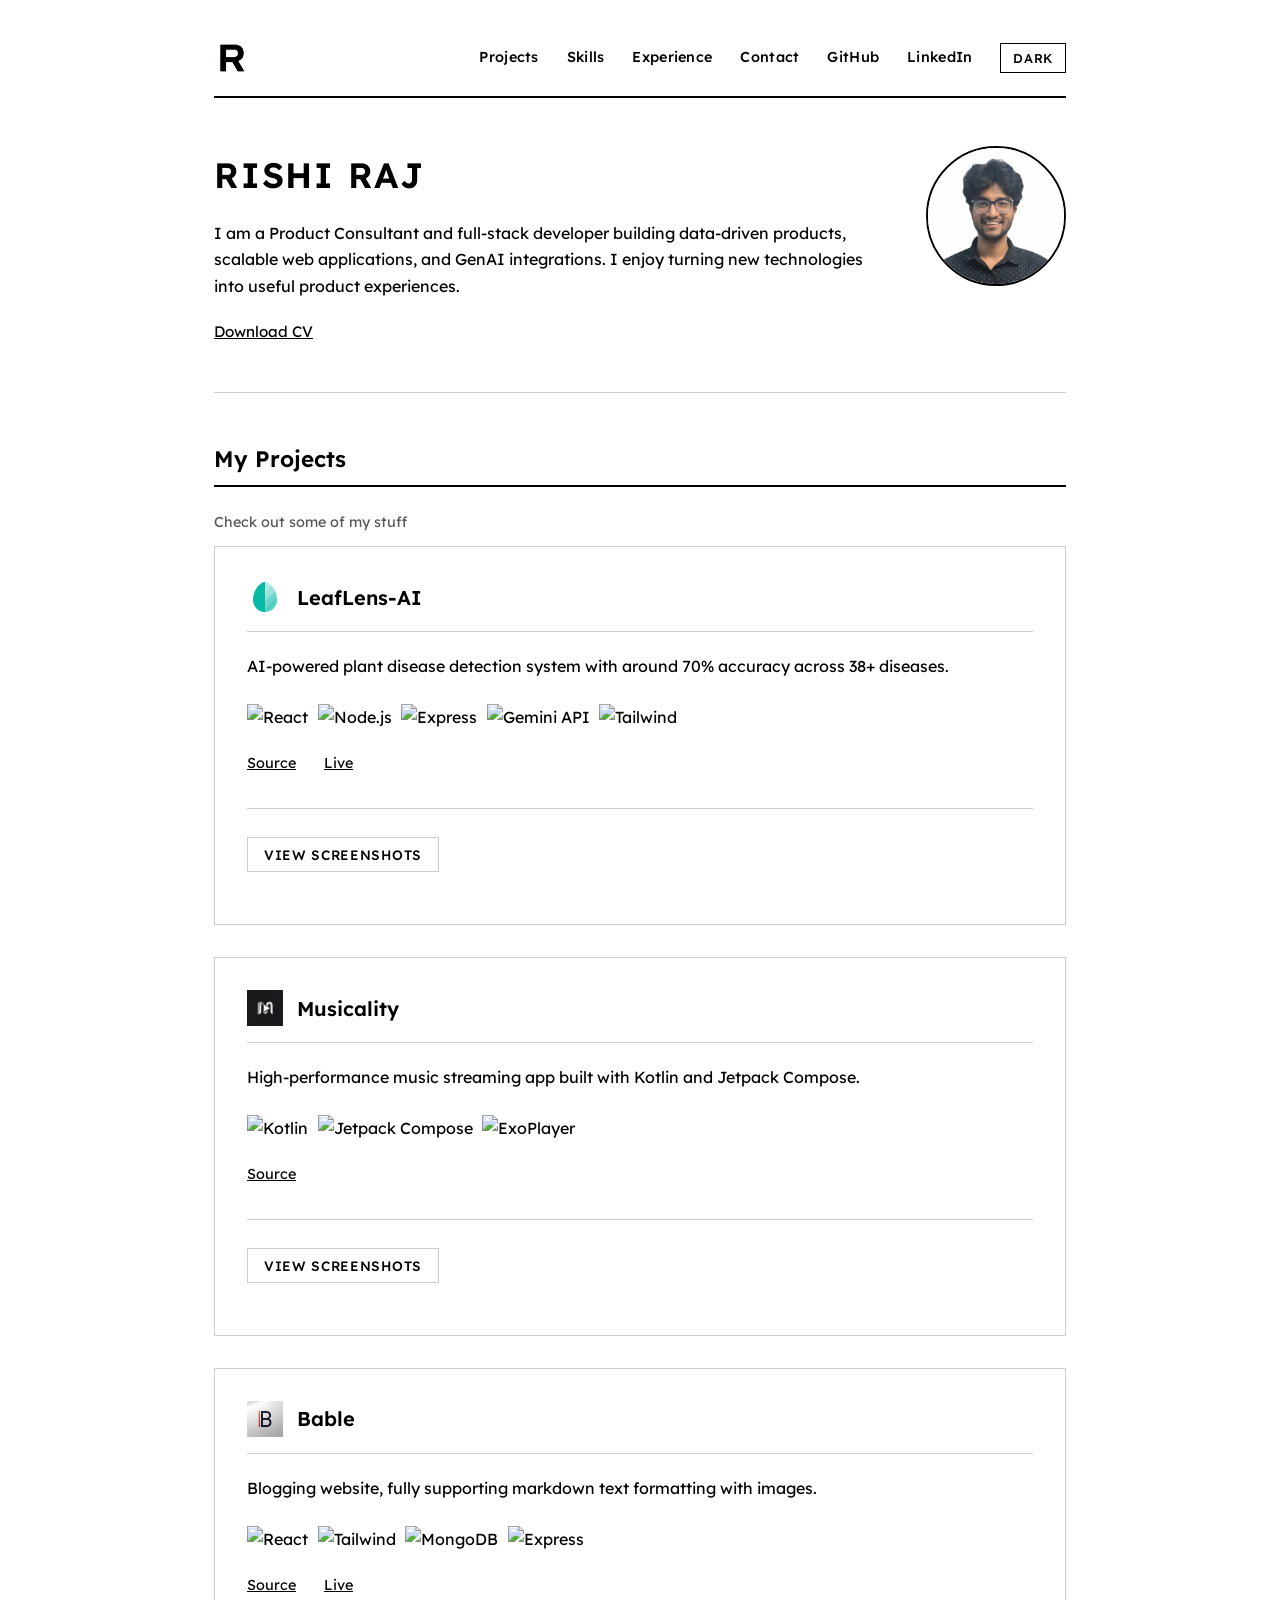
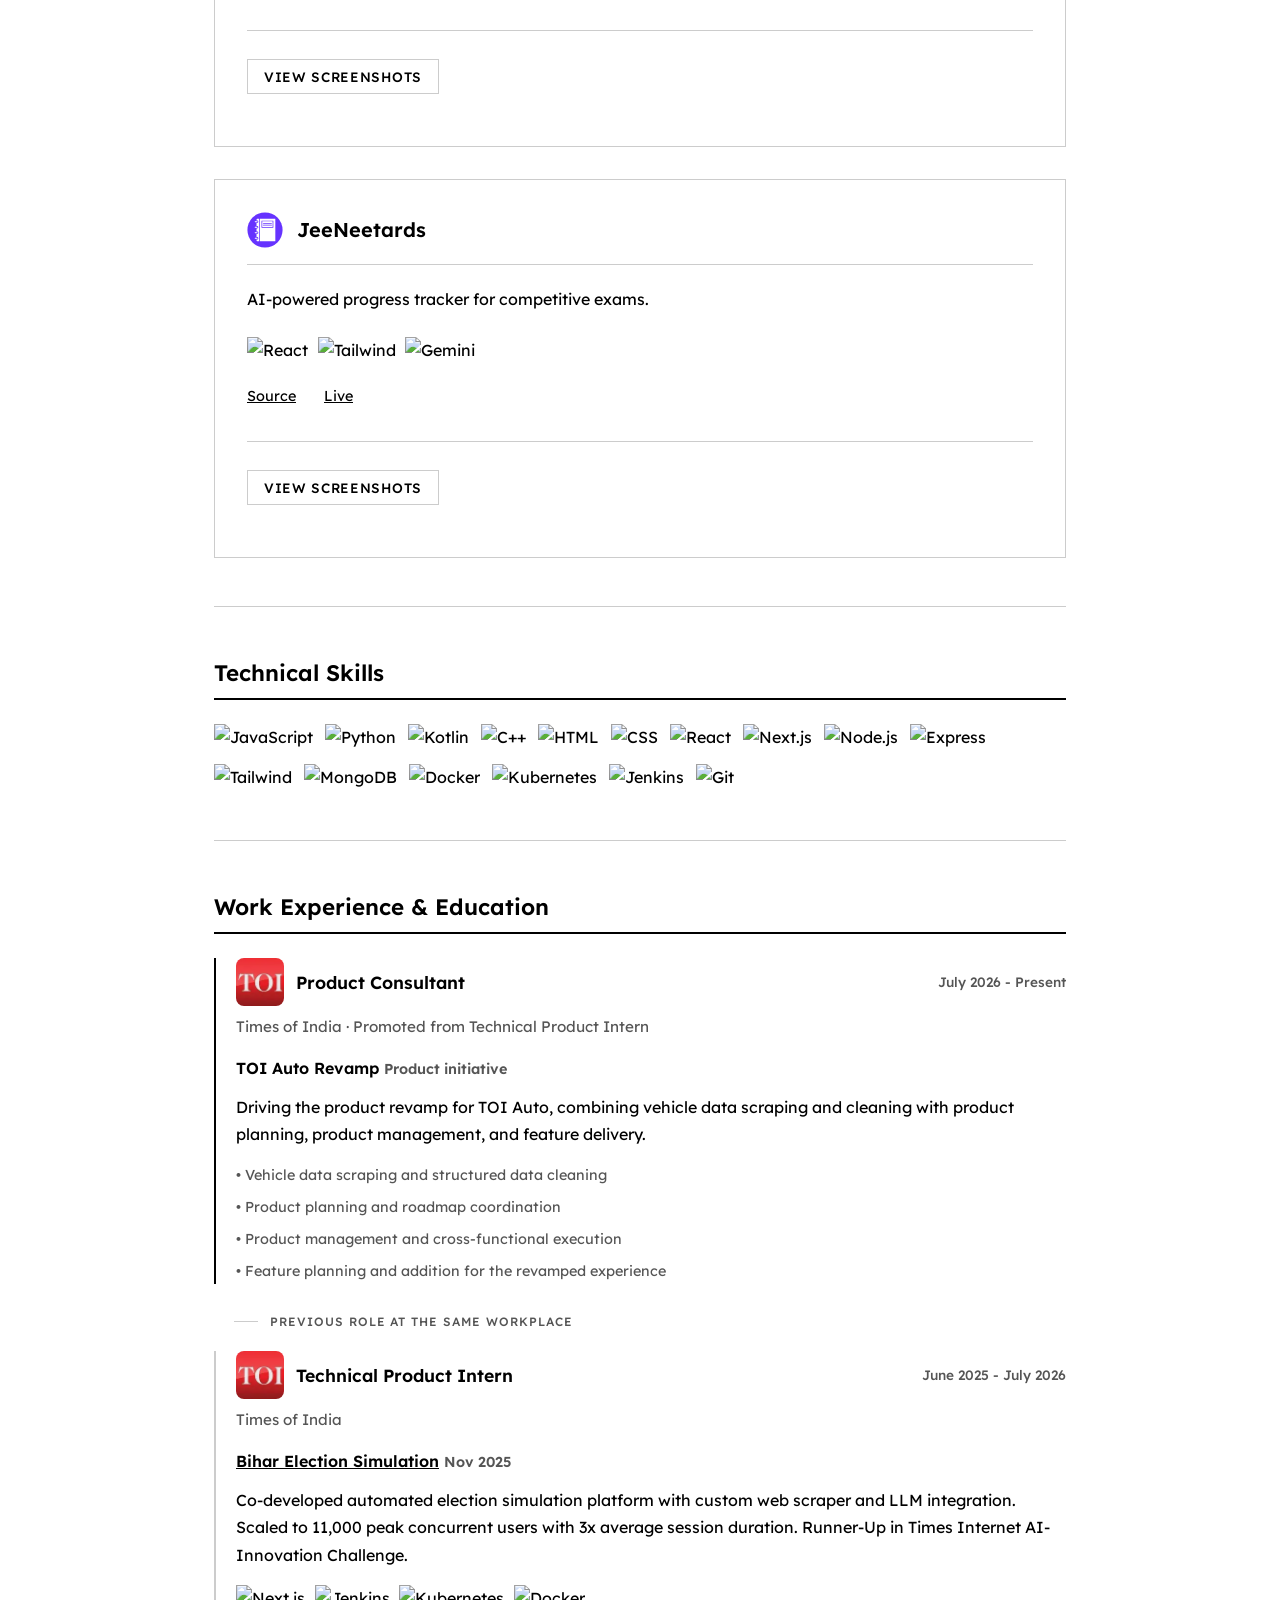
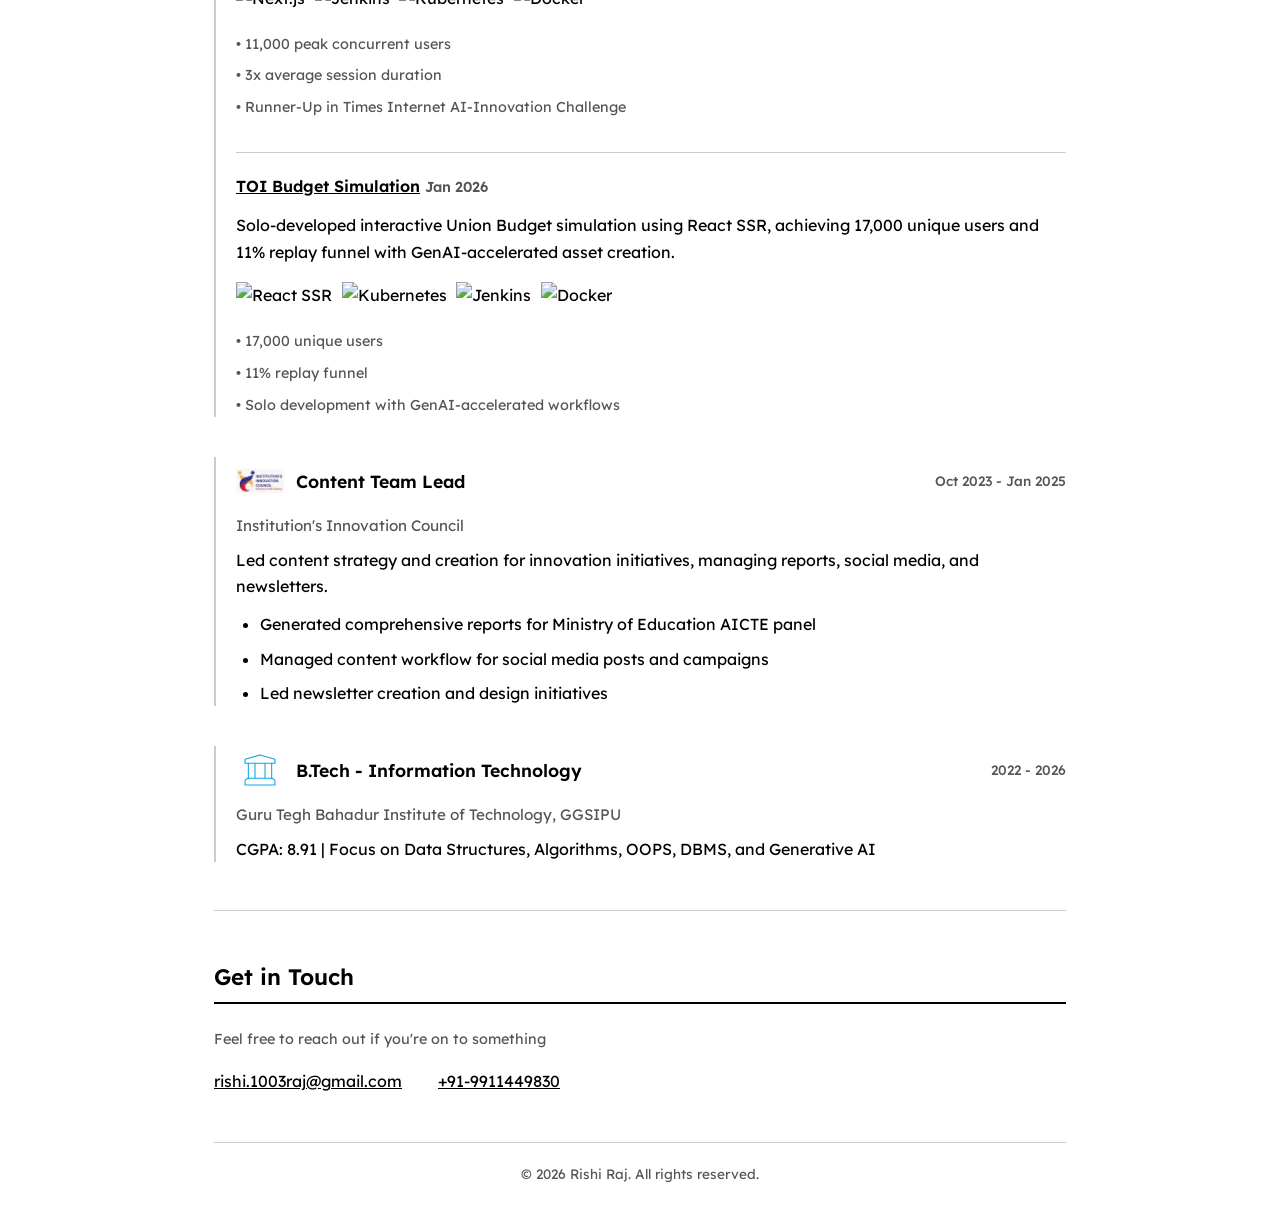
==== index.html @ 2284b885 "google seo" ====
<!DOCTYPE html>
<html lang="en">

<head>
    <meta charset="UTF-8">
    <meta name="viewport" content="width=device-width, initial-scale=1.0">
    <title>Rishi Raj | Product Consultant & Full-Stack Developer</title>
    <meta name="description"
        content="Rishi Raj is a Product Consultant and full-stack developer building data-driven products, scalable web applications, GenAI integrations, and cloud-native solutions.">
    <meta name="author" content="Rishi Raj">
    <meta name="robots" content="index, follow">
    <link rel="canonical" href="https://portfolio.rishiapps.com/">

    <meta property="og:title" content="Rishi Raj | Product Consultant & Full-Stack Developer">
    <meta property="og:description"
        content="Rishi Raj's portfolio of data-driven digital products, scalable web applications, GenAI integrations, and cloud-native solutions.">
    <meta property="og:image" content="https://portfolio.rishiapps.com/static/share-card.webp">
    <meta property="og:url" content="https://portfolio.rishiapps.com/">
    <meta property="og:type" content="website">
    <meta property="og:image:alt" content="Rishi Raj portfolio card">

    <meta name="twitter:card" content="summary_large_image">
    <meta name="twitter:title" content="Rishi Raj | Product Consultant & Full-Stack Developer">
    <meta name="twitter:description"
        content="Explore Rishi Raj's work across product consulting, full-stack development, GenAI integrations, and scalable web applications.">
    <meta name="twitter:image" content="https://portfolio.rishiapps.com/static/share-card.webp">
    <meta name="twitter:image:alt" content="Rishi Raj portfolio card">
    <meta name="theme-color" content="#ffffff" media="(prefers-color-scheme: light)">
    <meta name="theme-color" content="#000000" media="(prefers-color-scheme: dark)">

    <script type="application/ld+json">
        {
            "@context": "https://schema.org",
            "@type": "Person",
            "name": "Rishi Raj",
            "url": "https://portfolio.rishiapps.com/",
            "image": "https://portfolio.rishiapps.com/static/pfp.webp",
            "jobTitle": "Product Consultant",
            "description": "Product Consultant and full-stack developer focused on data-driven products, product management, scalable web applications, and GenAI integrations.",
            "worksFor": {
                "@type": "Organization",
                "name": "Times of India"
            },
            "sameAs": [
                "https://github.com/rishi0810",
                "https://linkedin.com/in/rishiraj2003"
            ],
            "knowsAbout": [
                "Product management",
                "Product planning",
                "Full-stack development",
                "Generative AI",
                "React",
                "Node.js",
                "Kotlin",
                "Cloud-native applications",
                "Data scraping and cleaning"
            ]
        }
    </script>

    <link rel="preconnect" href="https://fonts.googleapis.com">
    <link rel="preconnect" href="https://fonts.gstatic.com" crossorigin>
    <link href="https://fonts.googleapis.com/css2?family=Lexend:wght@300;400;500;600;700&display=swap" rel="stylesheet">
    <link rel="stylesheet" href="style.css">
    <link rel="stylesheet" href="promotion.css">
    <link rel="icon" href="https://portfolio.rishiapps.com/static/logo.webp" type="image/webp">
    <script>
        (function () {
            var mq = window.matchMedia('(prefers-color-scheme: dark)');
            var theme = mq.matches ? 'dark' : 'light';
            document.documentElement.setAttribute('data-theme', theme);

            document.addEventListener('DOMContentLoaded', function () {
                var btn = document.getElementById('theme-toggle');
                if (btn) btn.textContent = theme === 'dark' ? 'LIGHT' : 'DARK';
            });

            mq.addEventListener('change', function (e) {
                var t = e.matches ? 'dark' : 'light';
                document.documentElement.setAttribute('data-theme', t);
                var btn = document.getElementById('theme-toggle');
                if (btn) btn.textContent = t === 'dark' ? 'LIGHT' : 'DARK';
            });
        })();
    </script>
    <meta name="google-site-verification" content="4ybrRDmV7AMWx25vqahh32l8af2yoCjm2J2bdTklqQA" />
</head>

<body>
    <nav>
        <div class="nav-left">
            <img src="static/logo.webp" alt="RISHI RAJ" width="1024" height="1024">
        </div>
        <button class="nav-toggle" id="nav-toggle" onclick="toggleNav()" aria-label="Toggle navigation">
            <span></span><span></span><span></span>
        </button>
        <div class="nav-links" id="nav-links">
            <a href="#projects">Projects</a>
            <a href="#skills">Skills</a>
            <a href="#experience">Experience</a>
            <a href="#contact">Contact</a>
            <a href="https://github.com/rishi0810" target="_blank" rel="noopener noreferrer">GitHub</a>
            <a href="https://linkedin.com/in/rishiraj2003" target="_blank" rel="noopener noreferrer">LinkedIn</a>
            <button id="theme-toggle" onclick="toggleTheme()">DARK</button>
        </div>
    </nav>

    <a class="skip-link" href="#main-content">Skip to main content</a>

    <main id="main-content">
    <div class="hero">
        <div class="hero-text">
            <h1>RISHI RAJ</h1>
            <p>I am a Product Consultant and full-stack developer building data-driven products, scalable web applications,
                and GenAI integrations. I enjoy turning new technologies into useful product experiences.</p>
            <div class="hero-links">
                <a href="static/Resume.pdf" target="_blank" rel="noopener noreferrer">Download CV</a>
            </div>
        </div>
        <img class="hero-avatar" src="static/pfp.webp" alt="Rishi Raj" width="800" height="800">
    </div>

    <hr>

    <section id="projects">
        <h2>My Projects</h2>
        <p class="muted">Check out some of my stuff</p>

        <div class="project">
            <div class="project-header">
                <img src="static/screenshots/lll.svg" alt="LeafLens-AI logo" width="800" height="800" loading="lazy">
                <h3>LeafLens-AI</h3>
            </div>
            <p class="project-description">AI-powered plant disease detection system with around 70% accuracy across 38+
                diseases.</p>
            <ul class="tech-list">
                <li><img src="https://img.shields.io/badge/React-20232A?style=for-the-badge&logo=react&logoColor=61DAFB"
                        alt="React"></li>
                <li><img src="https://img.shields.io/badge/Node.js-339933?style=for-the-badge&logo=nodedotjs&logoColor=white"
                        alt="Node.js"></li>
                <li><img src="https://img.shields.io/badge/Express.js-000000?style=for-the-badge&logo=express&logoColor=white"
                        alt="Express"></li>
                <li><img src="https://img.shields.io/badge/Gemini-8E75B2?style=for-the-badge&logo=google&logoColor=white"
                        alt="Gemini API"></li>
                <li><img src="https://img.shields.io/badge/Tailwind_CSS-38B2AC?style=for-the-badge&logo=tailwind-css&logoColor=white"
                        alt="Tailwind"></li>
            </ul>
            <div class="project-links">
                <a href="https://github.com/rishi0810/LeafLens-AI" target="_blank" rel="noopener noreferrer">Source</a>
                <a href="https://leaf-lens-ai.vercel.app/" target="_blank" rel="noopener noreferrer">Live</a>
            </div>
            <div class="project-screenshots">
                <button class="screenshots-toggle" onclick="toggleScreenshots(this)">VIEW SCREENSHOTS</button>
                <div class="screenshots-container">
                    <div class="screenshot-item">
                        <img src="static/screenshots/lld.webp" alt="LeafLens-AI desktop" loading="lazy" width="3600" height="2025">
                        <span class="screenshot-label">Desktop</span>
                    </div>
                    <div class="screenshot-item">
                        <img src="static/screenshots/llm.webp" alt="LeafLens-AI mobile" loading="lazy" width="351" height="710">
                        <span class="screenshot-label">Mobile</span>
                    </div>
                </div>
            </div>
        </div>

        <div class="project">
            <div class="project-header">
                <img src="static/screenshots/mcli.webp" alt="Musicality logo" width="800" height="800" loading="lazy">
                <h3>Musicality</h3>
            </div>
            <p class="project-description">High-performance music streaming app built with Kotlin and Jetpack Compose.
            </p>
            <ul class="tech-list">
                <li><img src="https://img.shields.io/badge/Kotlin-7F52FF?style=for-the-badge&logo=kotlin&logoColor=white"
                        alt="Kotlin"></li>
                <li><img src="https://img.shields.io/badge/Jetpack_Compose-4285F4?style=for-the-badge&logo=jetpackcompose&logoColor=white"
                        alt="Jetpack Compose"></li>
                <li><img src="https://img.shields.io/badge/ExoPlayer-FF0000?style=for-the-badge&logo=youtube&logoColor=white"
                        alt="ExoPlayer"></li>
            </ul>
            <div class="project-links">
                <a href="https://github.com/rishi0810/Musicality-App" target="_blank" rel="noopener noreferrer">Source</a>
            </div>
            <div class="project-screenshots">
                <button class="screenshots-toggle" onclick="toggleScreenshots(this)">VIEW SCREENSHOTS</button>
                <div class="screenshots-container">
                    <div class="screenshot-item">
                        <img src="static/screenshots/mcld.webp" alt="Musicality desktop" loading="lazy" width="3600" height="2025">
                        <span class="screenshot-label">Desktop</span>
                    </div>
                    <div class="screenshot-item">
                        <img src="static/screenshots/mclm.webp" alt="Musicality mobile" loading="lazy" width="395" height="800">
                        <span class="screenshot-label">Mobile</span>
                    </div>
                </div>
            </div>
        </div>

        <div class="project">
            <div class="project-header">
                <img src="static/screenshots/bbl.avif" alt="Bable logo">
                <h3>Bable</h3>
            </div>
            <p class="project-description">Blogging website, fully supporting markdown text formatting with images.</p>
            <ul class="tech-list">
                <li><img src="https://img.shields.io/badge/React-20232A?style=for-the-badge&logo=react&logoColor=61DAFB"
                        alt="React"></li>
                <li><img src="https://img.shields.io/badge/Tailwind_CSS-38B2AC?style=for-the-badge&logo=tailwind-css&logoColor=white"
                        alt="Tailwind"></li>
                <li><img src="https://img.shields.io/badge/MongoDB-4EA94B?style=for-the-badge&logo=mongodb&logoColor=white"
                        alt="MongoDB"></li>
                <li><img src="https://img.shields.io/badge/Express.js-000000?style=for-the-badge&logo=express&logoColor=white"
                        alt="Express"></li>
            </ul>
            <div class="project-links">
                <a href="https://github.com/rishi0810/Bable" target="_blank" rel="noopener noreferrer">Source</a>
                <a href="https://bable.vercel.app/" target="_blank" rel="noopener noreferrer">Live</a>
            </div>
            <div class="project-screenshots">
                <button class="screenshots-toggle" onclick="toggleScreenshots(this)">VIEW SCREENSHOTS</button>
                <div class="screenshots-container">
                    <div class="screenshot-item">
                        <img src="static/screenshots/bbd.webp" alt="Bable desktop" loading="lazy" width="3600" height="2025">
                        <span class="screenshot-label">Desktop</span>
                    </div>
                    <div class="screenshot-item">
                        <img src="static/screenshots/bbm.webp" alt="Bable mobile" loading="lazy" width="349" height="714">
                        <span class="screenshot-label">Mobile</span>
                    </div>
                </div>
            </div>
        </div>

        <div class="project">
            <div class="project-header">
                <img src="static/screenshots/jnl.svg" alt="JeeNeetards logo" width="800" height="800" loading="lazy">
                <h3>JeeNeetards</h3>
            </div>
            <p class="project-description">AI-powered progress tracker for competitive exams.</p>
            <ul class="tech-list">
                <li><img src="https://img.shields.io/badge/React-20232A?style=for-the-badge&logo=react&logoColor=61DAFB"
                        alt="React"></li>
                <li><img src="https://img.shields.io/badge/Tailwind_CSS-38B2AC?style=for-the-badge&logo=tailwind-css&logoColor=white"
                        alt="Tailwind"></li>
                <li><img src="https://img.shields.io/badge/Gemini-8E75B2?style=for-the-badge&logo=google&logoColor=white"
                        alt="Gemini"></li>
            </ul>
            <div class="project-links">
                <a href="https://github.com/rishi0810/JeeNeeTards" target="_blank" rel="noopener noreferrer">Source</a>
                <a href="https://jeeneetardsv1.vercel.app/" target="_blank" rel="noopener noreferrer">Live</a>
            </div>
            <div class="project-screenshots">
                <button class="screenshots-toggle" onclick="toggleScreenshots(this)">VIEW SCREENSHOTS</button>
                <div class="screenshots-container">
                    <div class="screenshot-item">
                        <img src="static/screenshots/jnd.webp" alt="JeeNeetards desktop" loading="lazy" width="3600" height="2025">
                        <span class="screenshot-label">Desktop</span>
                    </div>
                    <div class="screenshot-item">
                        <img src="static/screenshots/jnm.webp" alt="JeeNeetards mobile" loading="lazy" width="352" height="708">
                        <span class="screenshot-label">Mobile</span>
                    </div>
                </div>
            </div>
        </div>
    </section>

    <hr>

    <section id="skills">
        <h2>Technical Skills</h2>
        <div class="skills-grid">
            <img src="https://img.shields.io/badge/JavaScript-323330?style=for-the-badge&logo=javascript&logoColor=F7DF1E"
                alt="JavaScript">
            <img src="https://img.shields.io/badge/Python-3776AB?style=for-the-badge&logo=python&logoColor=white"
                alt="Python">
            <img src="https://img.shields.io/badge/Kotlin-7F52FF?style=for-the-badge&logo=kotlin&logoColor=white"
                alt="Kotlin">
            <img src="https://img.shields.io/badge/C++-00599C?style=for-the-badge&logo=cplusplus&logoColor=white"
                alt="C++">
            <img src="https://img.shields.io/badge/HTML5-E34F26?style=for-the-badge&logo=html5&logoColor=white"
                alt="HTML">
            <img src="https://img.shields.io/badge/CSS3-1572B6?style=for-the-badge&logo=css3&logoColor=white" alt="CSS">
            <img src="https://img.shields.io/badge/React-20232A?style=for-the-badge&logo=react&logoColor=61DAFB"
                alt="React">
            <img src="https://img.shields.io/badge/Next.js-000000?style=for-the-badge&logo=next.js&logoColor=white"
                alt="Next.js">
            <img src="https://img.shields.io/badge/Node.js-339933?style=for-the-badge&logo=nodedotjs&logoColor=white"
                alt="Node.js">
            <img src="https://img.shields.io/badge/Express.js-000000?style=for-the-badge&logo=express&logoColor=white"
                alt="Express">
            <img src="https://img.shields.io/badge/Tailwind_CSS-38B2AC?style=for-the-badge&logo=tailwind-css&logoColor=white"
                alt="Tailwind">
            <img src="https://img.shields.io/badge/MongoDB-4EA94B?style=for-the-badge&logo=mongodb&logoColor=white"
                alt="MongoDB">
            <img src="https://img.shields.io/badge/Docker-2496ED?style=for-the-badge&logo=docker&logoColor=white"
                alt="Docker">
            <img src="https://img.shields.io/badge/Kubernetes-326CE5?style=for-the-badge&logo=kubernetes&logoColor=white"
                alt="Kubernetes">
            <img src="https://img.shields.io/badge/Jenkins-D24939?style=for-the-badge&logo=jenkins&logoColor=white"
                alt="Jenkins">
            <img src="https://img.shields.io/badge/Git-F05032?style=for-the-badge&logo=git&logoColor=white" alt="Git">
        </div>
    </section>

    <hr>

    <section id="experience">
        <h2>Work Experience & Education</h2>

        <div class="exp-item promotion-role">
            <div class="exp-header">
                <div class="exp-title-row">
                    <img src="static/toi.webp" alt="Times of India" class="exp-logo" width="100" height="100" loading="lazy">
                    <h3>Product Consultant</h3>
                </div>
                <div class="date">July 2026 - Present</div>
            </div>
            <div class="company">Times of India · Promoted from Technical Product Intern</div>

            <div class="exp-projects">
                <div class="exp-proj">
                    <div class="exp-proj-head">TOI Auto Revamp <small>Product initiative</small></div>
                    <p>Driving the product revamp for TOI Auto, combining vehicle data scraping and cleaning with product planning, product management, and feature delivery.</p>
                    <ul class="highlights">
                        <li>Vehicle data scraping and structured data cleaning</li>
                        <li>Product planning and roadmap coordination</li>
                        <li>Product management and cross-functional execution</li>
                        <li>Feature planning and addition for the revamped experience</li>
                    </ul>
                </div>
            </div>
        </div>

        <div class="promotion-note" aria-label="Promotion at Times of India">
            <span>Previous role at the same workplace</span>
        </div>

        <div class="exp-item">
            <div class="exp-header">
                <div class="exp-title-row">
                    <img src="static/toi.webp" alt="Times of India" class="exp-logo" width="100" height="100" loading="lazy">
                    <h3>Technical Product Intern</h3>
                </div>
                <div class="date">June 2025 - July 2026</div>
            </div>
            <div class="company">Times of India</div>

            <div class="exp-projects">
                <div class="exp-proj">
                    <div class="exp-proj-head"><a
                            href="https://timesofindia.indiatimes.com/elections/assembly-elections/bihar/simulation-room/"
                            target="_blank" rel="noopener noreferrer">Bihar Election Simulation</a> <small>Nov 2025</small></div>
                    <p>Co-developed automated election simulation platform with custom web scraper and LLM integration.
                        Scaled to 11,000 peak concurrent users with 3x average session duration. Runner-Up in Times
                        Internet AI-Innovation Challenge.</p>
                    <ul class="tech-list">
                        <li><img src="https://img.shields.io/badge/Next.js-000000?style=for-the-badge&logo=next.js&logoColor=white"
                                alt="Next.js"></li>
                        <li><img src="https://img.shields.io/badge/Jenkins-D24939?style=for-the-badge&logo=jenkins&logoColor=white"
                                alt="Jenkins"></li>
                        <li><img src="https://img.shields.io/badge/Kubernetes-326CE5?style=for-the-badge&logo=kubernetes&logoColor=white"
                                alt="Kubernetes"></li>
                        <li><img src="https://img.shields.io/badge/Docker-2496ED?style=for-the-badge&logo=docker&logoColor=white"
                                alt="Docker"></li>
                    </ul>
                    <ul class="highlights">
                        <li>11,000 peak concurrent users</li>
                        <li>3x average session duration</li>
                        <li>Runner-Up in Times Internet AI-Innovation Challenge</li>
                    </ul>
                </div>
                <div class="exp-proj">
                    <div class="exp-proj-head"><a
                            href="https://timesofindia.indiatimes.com/business/budget/simulation-room/"
                            target="_blank" rel="noopener noreferrer">TOI Budget Simulation</a> <small>Jan 2026</small></div>
                    <p>Solo-developed interactive Union Budget simulation using React SSR, achieving 17,000 unique users
                        and 11% replay funnel with GenAI-accelerated asset creation.</p>
                    <ul class="tech-list">
                        <li><img src="https://img.shields.io/badge/React-20232A?style=for-the-badge&logo=react&logoColor=61DAFB"
                                alt="React SSR"></li>
                        <li><img src="https://img.shields.io/badge/Kubernetes-326CE5?style=for-the-badge&logo=kubernetes&logoColor=white"
                                alt="Kubernetes"></li>
                        <li><img src="https://img.shields.io/badge/Jenkins-D24939?style=for-the-badge&logo=jenkins&logoColor=white"
                                alt="Jenkins"></li>
                        <li><img src="https://img.shields.io/badge/Docker-2496ED?style=for-the-badge&logo=docker&logoColor=white"
                                alt="Docker"></li>
                    </ul>
                    <ul class="highlights">
                        <li>17,000 unique users</li>
                        <li>11% replay funnel</li>
                        <li>Solo development with GenAI-accelerated workflows</li>
                    </ul>
                </div>
            </div>
        </div>

        <div class="exp-item">
            <div class="exp-header">
                <div class="exp-title-row">
                    <img src="static/iic.webp" alt="Institution's Innovation Council" class="exp-logo" width="100" height="100" loading="lazy">
                    <h3>Content Team Lead</h3>
                </div>
                <div class="date">Oct 2023 - Jan 2025</div>
            </div>
            <div class="company">Institution's Innovation Council</div>
            <p>Led content strategy and creation for innovation initiatives, managing reports, social media, and
                newsletters.</p>
            <ul>
                <li>Generated comprehensive reports for Ministry of Education AICTE panel</li>
                <li>Managed content workflow for social media posts and campaigns</li>
                <li>Led newsletter creation and design initiatives</li>
            </ul>
        </div>

        <div class="exp-item">
            <div class="exp-header">
                <div class="exp-title-row">
                    <img src="static/uni.svg" alt="University Logo" class="exp-logo" width="800" height="800" loading="lazy">
                    <h3>B.Tech - Information Technology</h3>
                </div>
                <div class="date">2022 - 2026</div>
            </div>
            <div class="company">Guru Tegh Bahadur Institute of Technology, GGSIPU</div>
            <p>CGPA: 8.91 | Focus on Data Structures, Algorithms, OOPS, DBMS, and Generative AI</p>
        </div>
    </section>

    <hr>

    <section id="contact">
        <h2>Get in Touch</h2>
        <p class="muted">Feel free to reach out if you're on to something</p>
        <div class="contact-info">
            <a href="mailto:rishi.1003raj@gmail.com">rishi.1003raj@gmail.com</a>
            <a href="tel:+919911449830">+91-9911449830</a>
        </div>
    </section>

    </main>

    <footer>
        &copy; 2026 Rishi Raj. All rights reserved.
    </footer>

    <script src="script.js"></script>
</body>

</html>
---- style.css ----
a,body{color:var(--fg)}h2,nav{border-bottom:2px solid var(--border)}h1,h2,h3{font-weight:600}a:hover,nav .nav-links a{text-decoration:none}a,nav .nav-links a:hover{text-decoration:underline}.project-header img,nav .nav-left img{width:36px;height:36px}footer,h2{margin-top:3rem}*,::after,::before{margin:0;padding:0;box-sizing:border-box}:root[data-theme=light]{--bg:#fff;--fg:#000;--fg-muted:#555;--border:#000;--border-light:#ccc}:root[data-theme=dark]{--bg:#000;--fg:#fff;--fg-muted:#aaa;--border:#fff;--border-light:#333}body{font-family:Lexend,-apple-system,BlinkMacSystemFont,sans-serif;background:var(--bg);line-height:1.65;max-width:900px;margin:0 auto;padding:2.5rem 1.5rem}.screenshot-item img,img{max-width:100%}h1{font-size:2.2rem;letter-spacing:.05em;margin-bottom:1rem}h2{font-size:1.4rem;padding-bottom:.4rem;margin-bottom:1.5rem}h3{font-size:1.1rem}p{margin-bottom:.75rem}.muted,small{color:var(--fg-muted);font-size:.9rem}#theme-toggle,.screenshots-toggle{color:var(--fg);font-family:inherit;letter-spacing:.05em;background:0 0;cursor:pointer}hr{border:none;border-top:1px solid var(--border-light);margin:3rem 0}.exp-item .company,li{margin-bottom:.5rem}img{display:block}.hero,.hero-links,.tech-list,nav,nav .nav-left,nav .nav-links{display:flex}ul{list-style:outside;padding-left:1.5rem}nav{justify-content:space-between;align-items:center;padding-bottom:1.25rem;margin-bottom:3rem;flex-wrap:wrap;gap:1rem}.hero,.project,section{margin-bottom:2rem}nav .nav-left{align-items:center;gap:1rem}nav .nav-left img{border-radius:50%}nav .nav-left span{font-weight:600;letter-spacing:.08em}nav .nav-links{gap:1.75rem;align-items:center}nav .nav-links a{font-size:.9rem;letter-spacing:.02em;font-weight:500}#theme-toggle{border:1px solid var(--border);padding:.35rem .75rem;font-size:.8rem;font-weight:500}#theme-toggle:hover,.screenshots-toggle:hover{background:var(--fg);color:var(--bg)}.hero{gap:2.5rem;align-items:flex-start}.hero-text{flex:1}.hero-avatar{width:140px;height:140px;border-radius:50%;border:2px solid var(--border);flex-shrink:0;object-fit:cover}.project,.screenshot-item img,.screenshots-toggle{border:1px solid var(--border-light)}.exp-logo,.exp-title-row .exp-logo{width:48px;height:48px;border-radius:8px;object-fit:contain}.exp-projects .exp-proj,.project-screenshots,footer{border-top:1px solid var(--border-light)}.hero-links{margin-top:1.25rem;gap:1.25rem;font-size:.95rem}.project{padding:2rem}.project-header{display:flex;align-items:center;gap:.85rem;margin-bottom:1.25rem;padding-bottom:1rem;border-bottom:1px solid var(--border-light)}.project-header h3{margin:0;font-size:1.25rem}.project-description{margin-bottom:1.5rem;line-height:1.75;font-size:1rem}.project-links{font-size:.9rem;margin-top:1.25rem;margin-bottom:1.5rem}.project-links a{margin-right:1.5rem}.tech-list{list-style:none;padding:0;flex-wrap:wrap;gap:.6rem;margin-top:1rem;margin-bottom:1.5rem}.exp-header h3,.tech-list li{margin:0}.tech-list img{height:24px;width:auto}.project-screenshots{margin-top:2rem;padding-top:1.75rem}.screenshots-toggle{padding:.5rem 1rem;font-size:.85rem;margin-bottom:1.25rem;font-weight:500}.exp-item .company,.exp-item .date,.highlights,.screenshot-label,footer{color:var(--fg-muted)}.screenshots-container{grid-template-columns:1fr 1fr;gap:2rem;display:none}.screenshots-container.open{display:grid}.screenshot-item{display:flex;flex-direction:column;gap:.6rem}.screenshot-label{font-size:.75rem;text-transform:uppercase;letter-spacing:.08em;font-weight:500}.skills-grid{display:flex;flex-wrap:wrap;gap:.75rem;margin-top:1rem}.skills-grid img{height:28px;width:auto}.exp-item{margin-bottom:2.5rem;padding-left:1.25rem;border-left:2px solid var(--border-light)}.exp-item .date{font-size:.85rem;font-weight:500}.exp-item h3{margin-bottom:.25rem;margin-top:.25rem}.exp-item .company{font-size:.95rem}.exp-header{display:flex;justify-content:space-between;align-items:center;margin-bottom:.5rem}.exp-title-row{display:flex;align-items:center;gap:.75rem}.exp-title-row .exp-logo{margin:0}.exp-header .date{margin:0;white-space:nowrap}.exp-logo{margin-top:.75rem;margin-bottom:.5rem}.exp-projects{margin-top:0}.exp-projects .exp-proj{margin-bottom:2rem;padding-top:1.25rem}.exp-projects .exp-proj:first-child{border-top:none;padding-top:.5rem}.exp-projects .exp-proj-head{font-weight:600;font-size:1rem;margin-bottom:.75rem}.exp-projects .exp-proj p{margin-bottom:1rem;line-height:1.7}.highlights{list-style:none;padding:0;font-size:.9rem}.highlights li::before{content:"• "}.contact-info{font-size:1rem;margin-top:1rem}.contact-info a{margin-right:2rem}footer{padding-top:1.25rem;font-size:.85rem;text-align:center}.nav-toggle{display:none;background:0 0;border:none;cursor:pointer;flex-direction:column;gap:5px;padding:4px;z-index:20}.nav-toggle span{display:block;width:22px;height:2px;background:var(--fg);transition:transform .3s,opacity .3s}.nav-toggle.open span:first-child{transform:translateY(7px) rotate(45deg)}.nav-toggle.open span:nth-child(2){opacity:0}.nav-toggle.open span:nth-child(3){transform:translateY(-7px) rotate(-45deg)}@media (max-width:768px){body{padding:2rem 1.25rem}.hero{gap:1.75rem}.hero-avatar{width:110px;height:110px}h1{font-size:1.85rem}.screenshots-container.open{grid-template-columns:1fr}.project{padding:1.5rem}.contact-info{display:flex;flex-direction:column;gap:.5rem}.contact-info a{margin-right:0}}@media (max-width:600px){h2,section{margin-bottom:1rem}body{padding:1.5rem 1rem}.nav-toggle,nav .nav-links.open{display:flex}nav{position:relative}nav .nav-links{display:none;flex-direction:column;width:100%;gap:0;padding-top:1rem;order:3}nav .nav-links a,nav .nav-links button{padding:.6rem 0;font-size:.95rem;width:100%;text-align:left;border-bottom:1px solid var(--border-light)}nav .nav-links a:last-of-type{border-bottom:none}#theme-toggle{margin-top:.5rem;width:max-content}.hero{flex-direction:column-reverse;align-items:center;text-align:center;gap:1.5rem}.hero-avatar{width:110px;height:110px}.hero-links{justify-content:center;flex-wrap:wrap}h1{font-size:1.6rem}h2{font-size:1.2rem;margin-top:2rem}.project{padding:1.25rem;margin-bottom:1.5rem}.project-header h3{font-size:1.1rem}.screenshots-container.open{grid-template-columns:1fr}.tech-list{gap:.4rem}.tech-list img{height:20px}.skills-grid img{height:24px}.exp-item{padding-left:.85rem}.exp-logo,.exp-title-row .exp-logo{width:40px;height:40px}.exp-header{flex-direction:column;align-items:flex-start;gap:.5rem}.exp-header .date{order:-1;font-size:.85rem}.exp-projects .exp-proj-head{display:flex;flex-direction:column;gap:.15rem}.contact-info{display:flex;flex-direction:column;gap:.5rem}.contact-info a{margin-right:0}hr{margin:2rem 0}}
---- promotion.css ----
.promotion-note {
    display: flex;
    align-items: center;
    gap: .75rem;
    margin: -.75rem 0 1.25rem 1.25rem;
    color: var(--fg-muted);
    font-size: .75rem;
    font-weight: 500;
    letter-spacing: .08em;
    text-transform: uppercase;
}

.promotion-note::before {
    content: "";
    width: 1.5rem;
    border-top: 1px solid var(--border-light);
}

.promotion-role {
    border-left-color: var(--fg);
}

.skip-link {
    position: absolute;
    left: 1rem;
    top: -4rem;
    z-index: 100;
    padding: .6rem .8rem;
    color: var(--bg);
    background: var(--fg);
    text-decoration: none;
}

.skip-link:focus {
    top: 1rem;
}

@media (max-width: 600px) {
    .promotion-note {
        margin-left: .85rem;
        font-size: .68rem;
    }
}
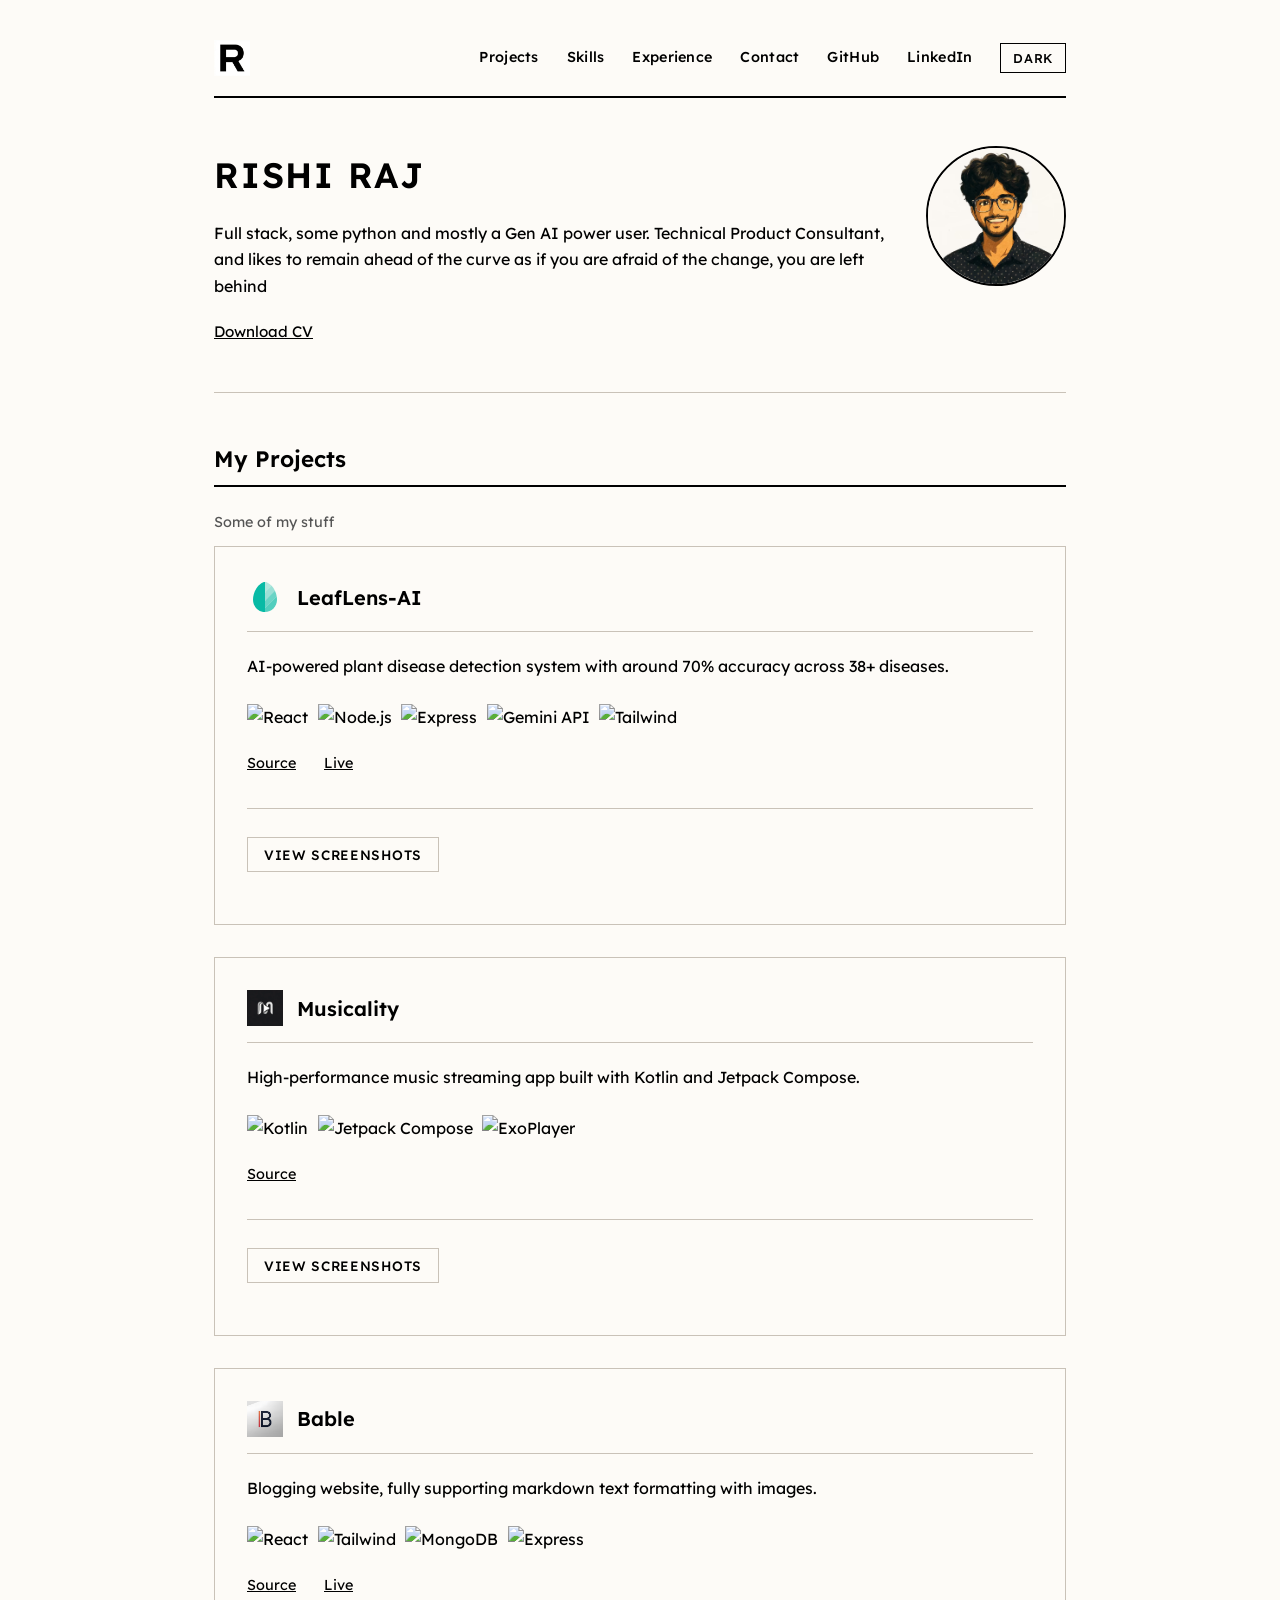
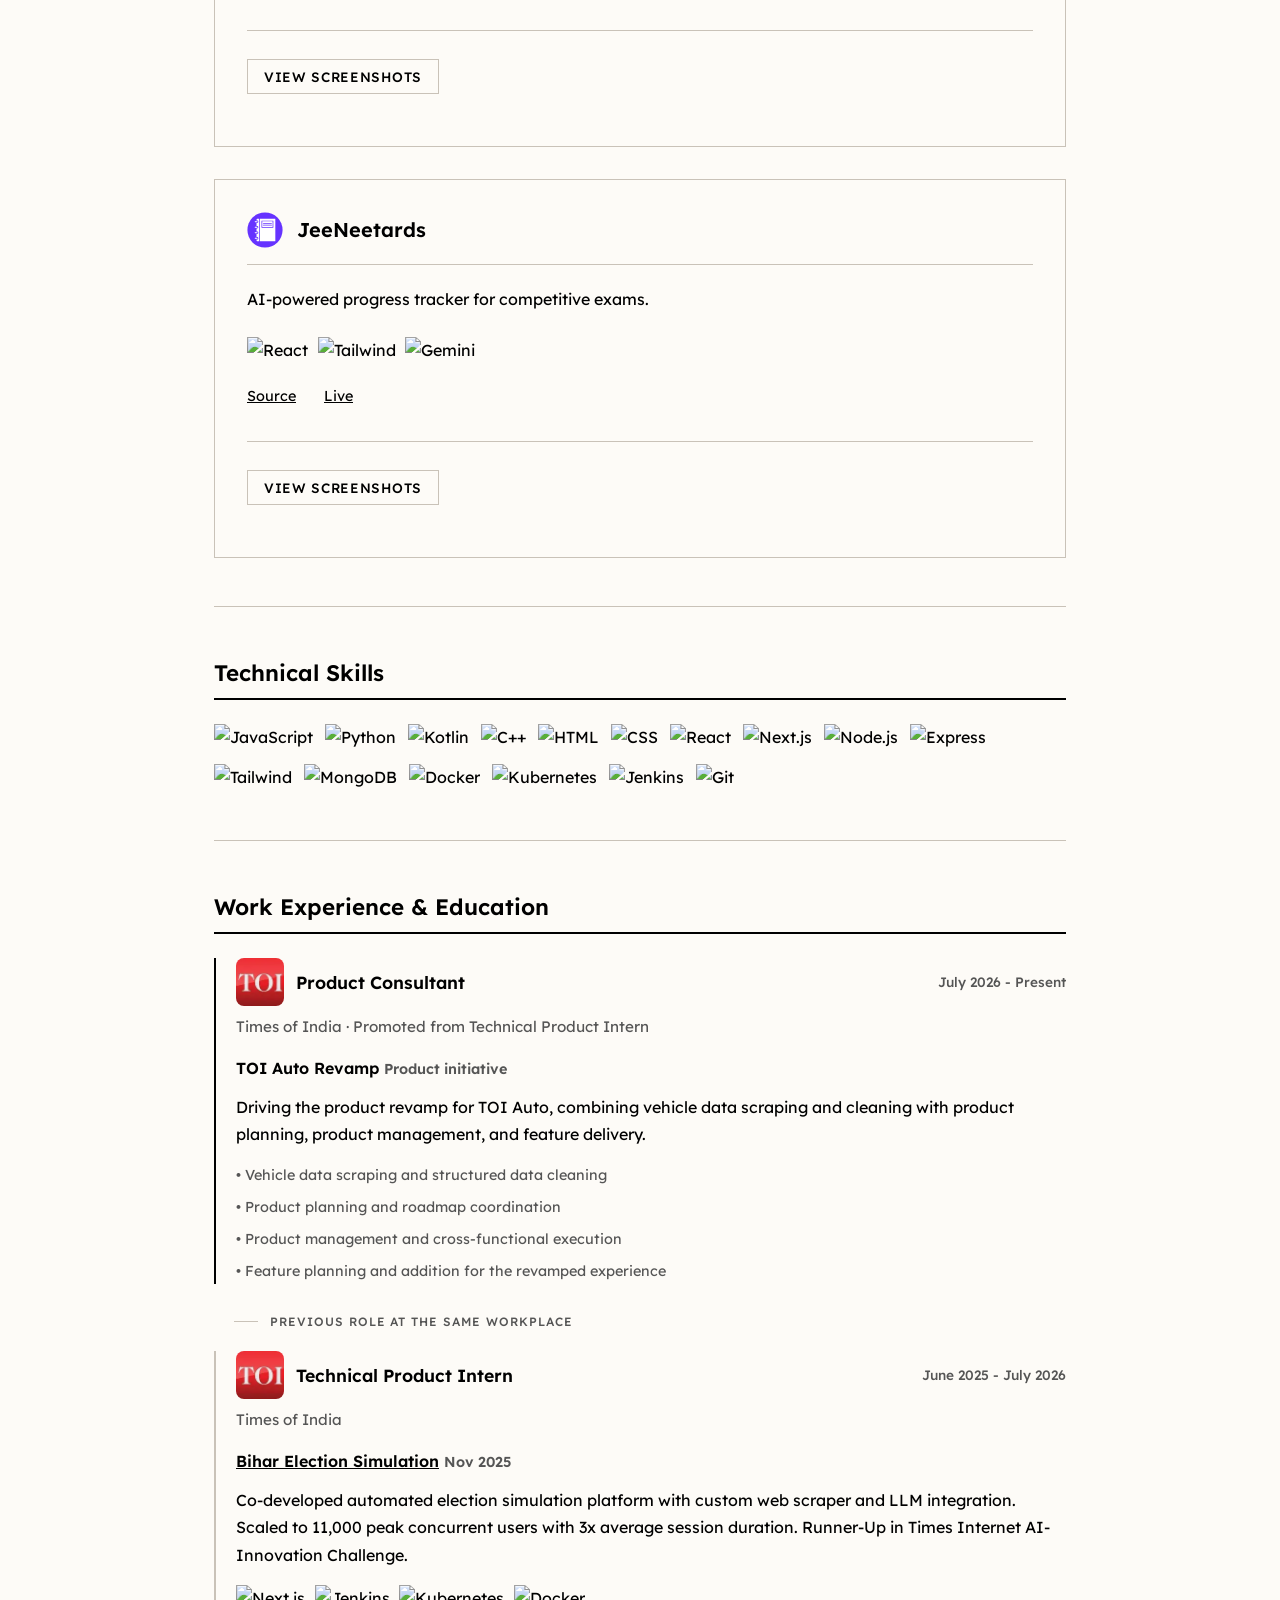
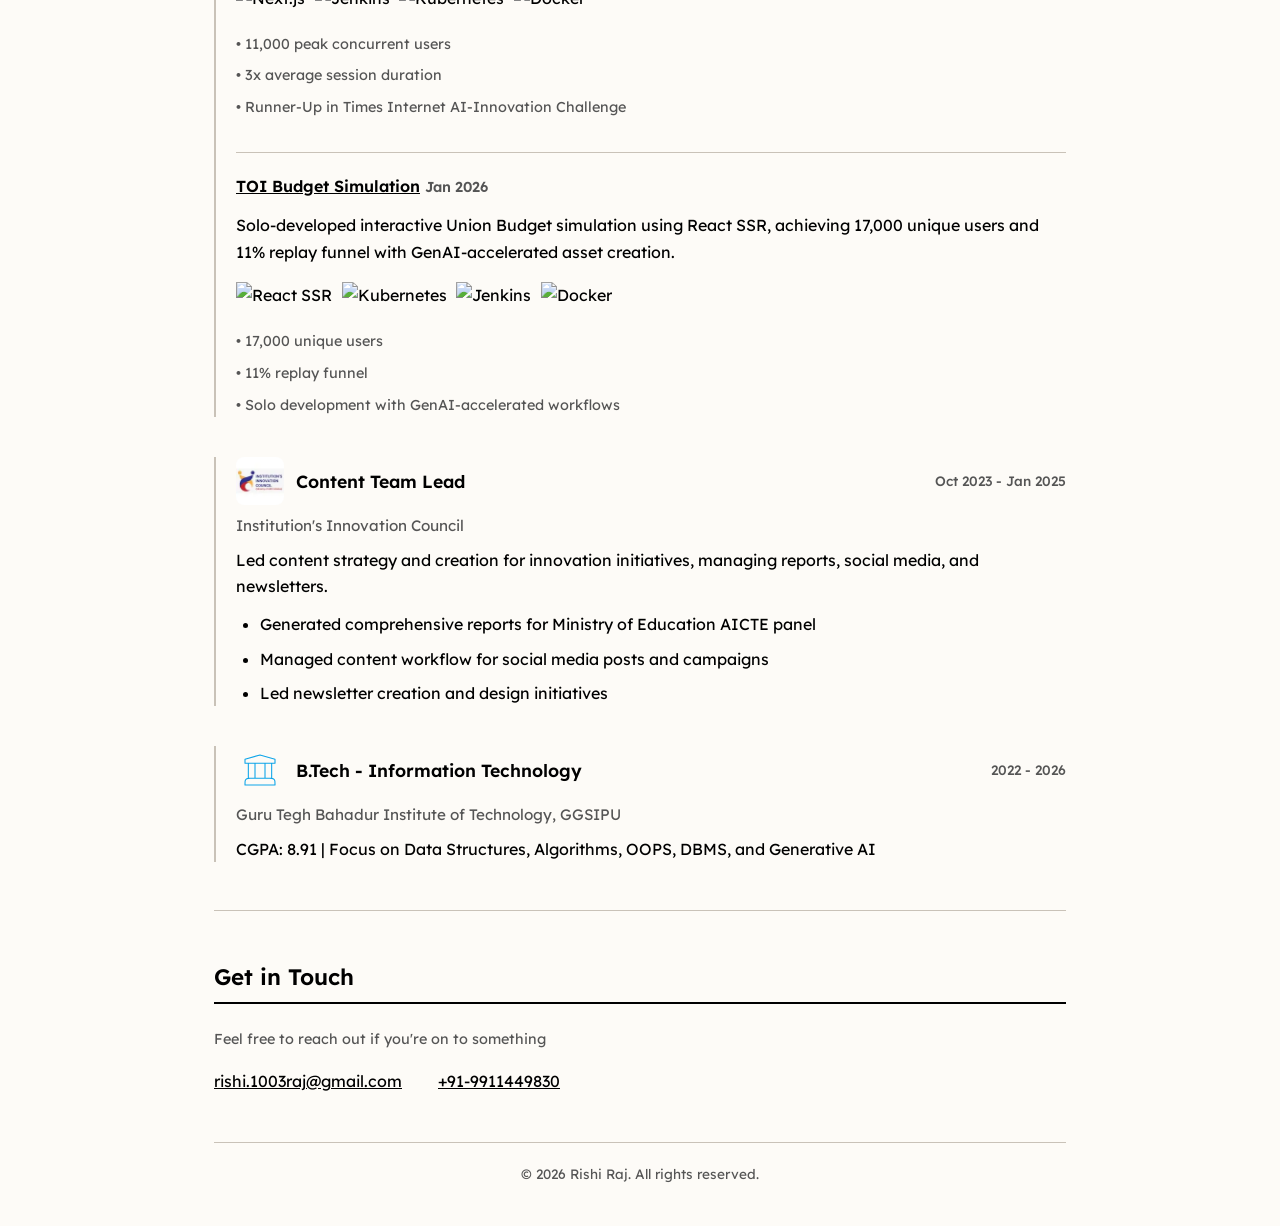
==== commit edae6081: "UI + Content changes" ====
--- a/index.html
+++ b/index.html
@@ -71,10 +71,20 @@
             var theme = mq.matches ? 'dark' : 'light';
             document.documentElement.setAttribute('data-theme', theme);
 
+            function updateHeroAvatar(currentTheme) {
+                var avatar = document.querySelector('.hero-avatar');
+                if (avatar) avatar.src = currentTheme === 'dark' ? 'static/pfp2.avif' : 'static/pfp1.avif';
+            }
+
             document.addEventListener('DOMContentLoaded', function () {
                 var btn = document.getElementById('theme-toggle');
                 if (btn) btn.textContent = theme === 'dark' ? 'LIGHT' : 'DARK';
+                updateHeroAvatar(theme);
             });
+
+            new MutationObserver(function () {
+                updateHeroAvatar(document.documentElement.getAttribute('data-theme'));
+            }).observe(document.documentElement, { attributes: true, attributeFilter: ['data-theme'] });
 
             mq.addEventListener('change', function (e) {
                 var t = e.matches ? 'dark' : 'light';
@@ -112,20 +122,19 @@
     <div class="hero">
         <div class="hero-text">
             <h1>RISHI RAJ</h1>
-            <p>I am a Product Consultant and full-stack developer building data-driven products, scalable web applications,
-                and GenAI integrations. I enjoy turning new technologies into useful product experiences.</p>
+            <p>Full stack, some python and mostly a Gen AI power user. Technical Product Consultant, and likes to remain ahead of the curve as if you are afraid of the change, you are left behind</p>
             <div class="hero-links">
                 <a href="static/Resume.pdf" target="_blank" rel="noopener noreferrer">Download CV</a>
             </div>
         </div>
-        <img class="hero-avatar" src="static/pfp.webp" alt="Rishi Raj" width="800" height="800">
+        <img class="hero-avatar" src="static/pfp1.avif" alt="Rishi Raj" width="200" height="200">
     </div>
 
     <hr>
 
     <section id="projects">
         <h2>My Projects</h2>
-        <p class="muted">Check out some of my stuff</p>
+        <p class="muted">Some of my stuff</p>
 
         <div class="project">
             <div class="project-header">
@@ -148,13 +157,13 @@
             </ul>
             <div class="project-links">
                 <a href="https://github.com/rishi0810/LeafLens-AI" target="_blank" rel="noopener noreferrer">Source</a>
-                <a href="https://leaf-lens-ai.vercel.app/" target="_blank" rel="noopener noreferrer">Live</a>
+                <a href="https://leaflens.rishiapps.com/" target="_blank" rel="noopener noreferrer">Live</a>
             </div>
             <div class="project-screenshots">
                 <button class="screenshots-toggle" onclick="toggleScreenshots(this)">VIEW SCREENSHOTS</button>
                 <div class="screenshots-container">
                     <div class="screenshot-item">
-                        <img src="static/screenshots/lld.webp" alt="LeafLens-AI desktop" loading="lazy" width="3600" height="2025">
+                        <img src="static/screenshots/lld.avif" alt="LeafLens-AI desktop" loading="lazy" width="1280" height="720">
                         <span class="screenshot-label">Desktop</span>
                     </div>
                     <div class="screenshot-item">
@@ -200,7 +209,7 @@
 
         <div class="project">
             <div class="project-header">
-                <img src="static/screenshots/bbl.avif" alt="Bable logo">
+                <img src="static/screenshots/bbl.avif" alt="Bable logo" width="1080" height="1080" loading="lazy">
                 <h3>Bable</h3>
             </div>
             <p class="project-description">Blogging website, fully supporting markdown text formatting with images.</p>
@@ -216,13 +225,13 @@
             </ul>
             <div class="project-links">
                 <a href="https://github.com/rishi0810/Bable" target="_blank" rel="noopener noreferrer">Source</a>
-                <a href="https://bable.vercel.app/" target="_blank" rel="noopener noreferrer">Live</a>
+                <a href="https://bable.rishiapps.com/" target="_blank" rel="noopener noreferrer">Live</a>
             </div>
             <div class="project-screenshots">
                 <button class="screenshots-toggle" onclick="toggleScreenshots(this)">VIEW SCREENSHOTS</button>
                 <div class="screenshots-container">
                     <div class="screenshot-item">
-                        <img src="static/screenshots/bbd.webp" alt="Bable desktop" loading="lazy" width="3600" height="2025">
+                        <img src="static/screenshots/bbd.webp" alt="Bable desktop" loading="lazy" width="1280" height="720">
                         <span class="screenshot-label">Desktop</span>
                     </div>
                     <div class="screenshot-item">
--- a/style.css
+++ b/style.css
@@ -1 +1,10 @@
-a,body{color:var(--fg)}h2,nav{border-bottom:2px solid var(--border)}h1,h2,h3{font-weight:600}a:hover,nav .nav-links a{text-decoration:none}a,nav .nav-links a:hover{text-decoration:underline}.project-header img,nav .nav-left img{width:36px;height:36px}footer,h2{margin-top:3rem}*,::after,::before{margin:0;padding:0;box-sizing:border-box}:root[data-theme=light]{--bg:#fff;--fg:#000;--fg-muted:#555;--border:#000;--border-light:#ccc}:root[data-theme=dark]{--bg:#000;--fg:#fff;--fg-muted:#aaa;--border:#fff;--border-light:#333}body{font-family:Lexend,-apple-system,BlinkMacSystemFont,sans-serif;background:var(--bg);line-height:1.65;max-width:900px;margin:0 auto;padding:2.5rem 1.5rem}.screenshot-item img,img{max-width:100%}h1{font-size:2.2rem;letter-spacing:.05em;margin-bottom:1rem}h2{font-size:1.4rem;padding-bottom:.4rem;margin-bottom:1.5rem}h3{font-size:1.1rem}p{margin-bottom:.75rem}.muted,small{color:var(--fg-muted);font-size:.9rem}#theme-toggle,.screenshots-toggle{color:var(--fg);font-family:inherit;letter-spacing:.05em;background:0 0;cursor:pointer}hr{border:none;border-top:1px solid var(--border-light);margin:3rem 0}.exp-item .company,li{margin-bottom:.5rem}img{display:block}.hero,.hero-links,.tech-list,nav,nav .nav-left,nav .nav-links{display:flex}ul{list-style:outside;padding-left:1.5rem}nav{justify-content:space-between;align-items:center;padding-bottom:1.25rem;margin-bottom:3rem;flex-wrap:wrap;gap:1rem}.hero,.project,section{margin-bottom:2rem}nav .nav-left{align-items:center;gap:1rem}nav .nav-left img{border-radius:50%}nav .nav-left span{font-weight:600;letter-spacing:.08em}nav .nav-links{gap:1.75rem;align-items:center}nav .nav-links a{font-size:.9rem;letter-spacing:.02em;font-weight:500}#theme-toggle{border:1px solid var(--border);padding:.35rem .75rem;font-size:.8rem;font-weight:500}#theme-toggle:hover,.screenshots-toggle:hover{background:var(--fg);color:var(--bg)}.hero{gap:2.5rem;align-items:flex-start}.hero-text{flex:1}.hero-avatar{width:140px;height:140px;border-radius:50%;border:2px solid var(--border);flex-shrink:0;object-fit:cover}.project,.screenshot-item img,.screenshots-toggle{border:1px solid var(--border-light)}.exp-logo,.exp-title-row .exp-logo{width:48px;height:48px;border-radius:8px;object-fit:contain}.exp-projects .exp-proj,.project-screenshots,footer{border-top:1px solid var(--border-light)}.hero-links{margin-top:1.25rem;gap:1.25rem;font-size:.95rem}.project{padding:2rem}.project-header{display:flex;align-items:center;gap:.85rem;margin-bottom:1.25rem;padding-bottom:1rem;border-bottom:1px solid var(--border-light)}.project-header h3{margin:0;font-size:1.25rem}.project-description{margin-bottom:1.5rem;line-height:1.75;font-size:1rem}.project-links{font-size:.9rem;margin-top:1.25rem;margin-bottom:1.5rem}.project-links a{margin-right:1.5rem}.tech-list{list-style:none;padding:0;flex-wrap:wrap;gap:.6rem;margin-top:1rem;margin-bottom:1.5rem}.exp-header h3,.tech-list li{margin:0}.tech-list img{height:24px;width:auto}.project-screenshots{margin-top:2rem;padding-top:1.75rem}.screenshots-toggle{padding:.5rem 1rem;font-size:.85rem;margin-bottom:1.25rem;font-weight:500}.exp-item .company,.exp-item .date,.highlights,.screenshot-label,footer{color:var(--fg-muted)}.screenshots-container{grid-template-columns:1fr 1fr;gap:2rem;display:none}.screenshots-container.open{display:grid}.screenshot-item{display:flex;flex-direction:column;gap:.6rem}.screenshot-label{font-size:.75rem;text-transform:uppercase;letter-spacing:.08em;font-weight:500}.skills-grid{display:flex;flex-wrap:wrap;gap:.75rem;margin-top:1rem}.skills-grid img{height:28px;width:auto}.exp-item{margin-bottom:2.5rem;padding-left:1.25rem;border-left:2px solid var(--border-light)}.exp-item .date{font-size:.85rem;font-weight:500}.exp-item h3{margin-bottom:.25rem;margin-top:.25rem}.exp-item .company{font-size:.95rem}.exp-header{display:flex;justify-content:space-between;align-items:center;margin-bottom:.5rem}.exp-title-row{display:flex;align-items:center;gap:.75rem}.exp-title-row .exp-logo{margin:0}.exp-header .date{margin:0;white-space:nowrap}.exp-logo{margin-top:.75rem;margin-bottom:.5rem}.exp-projects{margin-top:0}.exp-projects .exp-proj{margin-bottom:2rem;padding-top:1.25rem}.exp-projects .exp-proj:first-child{border-top:none;padding-top:.5rem}.exp-projects .exp-proj-head{font-weight:600;font-size:1rem;margin-bottom:.75rem}.exp-projects .exp-proj p{margin-bottom:1rem;line-height:1.7}.highlights{list-style:none;padding:0;font-size:.9rem}.highlights li::before{content:"• "}.contact-info{font-size:1rem;margin-top:1rem}.contact-info a{margin-right:2rem}footer{padding-top:1.25rem;font-size:.85rem;text-align:center}.nav-toggle{display:none;background:0 0;border:none;cursor:pointer;flex-direction:column;gap:5px;padding:4px;z-index:20}.nav-toggle span{display:block;width:22px;height:2px;background:var(--fg);transition:transform .3s,opacity .3s}.nav-toggle.open span:first-child{transform:translateY(7px) rotate(45deg)}.nav-toggle.open span:nth-child(2){opacity:0}.nav-toggle.open span:nth-child(3){transform:translateY(-7px) rotate(-45deg)}@media (max-width:768px){body{padding:2rem 1.25rem}.hero{gap:1.75rem}.hero-avatar{width:110px;height:110px}h1{font-size:1.85rem}.screenshots-container.open{grid-template-columns:1fr}.project{padding:1.5rem}.contact-info{display:flex;flex-direction:column;gap:.5rem}.contact-info a{margin-right:0}}@media (max-width:600px){h2,section{margin-bottom:1rem}body{padding:1.5rem 1rem}.nav-toggle,nav .nav-links.open{display:flex}nav{position:relative}nav .nav-links{display:none;flex-direction:column;width:100%;gap:0;padding-top:1rem;order:3}nav .nav-links a,nav .nav-links button{padding:.6rem 0;font-size:.95rem;width:100%;text-align:left;border-bottom:1px solid var(--border-light)}nav .nav-links a:last-of-type{border-bottom:none}#theme-toggle{margin-top:.5rem;width:max-content}.hero{flex-direction:column-reverse;align-items:center;text-align:center;gap:1.5rem}.hero-avatar{width:110px;height:110px}.hero-links{justify-content:center;flex-wrap:wrap}h1{font-size:1.6rem}h2{font-size:1.2rem;margin-top:2rem}.project{padding:1.25rem;margin-bottom:1.5rem}.project-header h3{font-size:1.1rem}.screenshots-container.open{grid-template-columns:1fr}.tech-list{gap:.4rem}.tech-list img{height:20px}.skills-grid img{height:24px}.exp-item{padding-left:.85rem}.exp-logo,.exp-title-row .exp-logo{width:40px;height:40px}.exp-header{flex-direction:column;align-items:flex-start;gap:.5rem}.exp-header .date{order:-1;font-size:.85rem}.exp-projects .exp-proj-head{display:flex;flex-direction:column;gap:.15rem}.contact-info{display:flex;flex-direction:column;gap:.5rem}.contact-info a{margin-right:0}hr{margin:2rem 0}}+a,body{color:var(--fg)}h2,nav{border-bottom:2px solid var(--border)}h1,h2,h3{font-weight:600}a:hover,nav .nav-links a{text-decoration:none}a,nav .nav-links a:hover{text-decoration:underline}.project-header img,nav .nav-left img{width:36px;height:36px}footer,h2{margin-top:3rem}*,::after,::before{margin:0;padding:0;box-sizing:border-box}:root[data-theme=light]{--bg:#fff;--fg:#000;--fg-muted:#555;--border:#000;--border-light:#ccc}:root[data-theme=dark]{--bg:#000;--fg:#fff;--fg-muted:#aaa;--border:#fff;--border-light:#333}body{font-family:Lexend,-apple-system,BlinkMacSystemFont,sans-serif;background:var(--bg);line-height:1.65;max-width:900px;margin:0 auto;padding:2.5rem 1.5rem}.screenshot-item img,img{max-width:100%;height:auto}h1{font-size:2.2rem;letter-spacing:.05em;margin-bottom:1rem}h2{font-size:1.4rem;padding-bottom:.4rem;margin-bottom:1.5rem}h3{font-size:1.1rem}p{margin-bottom:.75rem}.muted,small{color:var(--fg-muted);font-size:.9rem}#theme-toggle,.screenshots-toggle{color:var(--fg);font-family:inherit;letter-spacing:.05em;background:0 0;cursor:pointer}hr{border:none;border-top:1px solid var(--border-light);margin:3rem 0}.exp-item .company,li{margin-bottom:.5rem}img{display:block}.hero,.hero-links,.tech-list,nav,nav .nav-left,nav .nav-links{display:flex}ul{list-style:outside;padding-left:1.5rem}nav{justify-content:space-between;align-items:center;padding-bottom:1.25rem;margin-bottom:3rem;flex-wrap:wrap;gap:1rem}.hero,.project,section{margin-bottom:2rem}nav .nav-left{align-items:center;gap:1rem}nav .nav-left img{border-radius:50%}nav .nav-left span{font-weight:600;letter-spacing:.08em}nav .nav-links{gap:1.75rem;align-items:center}nav .nav-links a{font-size:.9rem;letter-spacing:.02em;font-weight:500}#theme-toggle{border:1px solid var(--border);padding:.35rem .75rem;font-size:.8rem;font-weight:500}#theme-toggle:hover,.screenshots-toggle:hover{background:var(--fg);color:var(--bg)}.hero{gap:2.5rem;align-items:flex-start}.hero-text{flex:1}.hero-avatar{width:140px;height:140px;border-radius:50%;border:2px solid var(--border);flex-shrink:0;object-fit:cover}.project,.screenshot-item img,.screenshots-toggle{border:1px solid var(--border-light)}.exp-logo,.exp-title-row .exp-logo{width:48px;height:48px;border-radius:8px;object-fit:contain}.exp-projects .exp-proj,.project-screenshots,footer{border-top:1px solid var(--border-light)}.hero-links{margin-top:1.25rem;gap:1.25rem;font-size:.95rem}.project{padding:2rem}.project-header{display:flex;align-items:center;gap:.85rem;margin-bottom:1.25rem;padding-bottom:1rem;border-bottom:1px solid var(--border-light)}.project-header h3{margin:0;font-size:1.25rem}.project-description{margin-bottom:1.5rem;line-height:1.75;font-size:1rem}.project-links{font-size:.9rem;margin-top:1.25rem;margin-bottom:1.5rem}.project-links a{margin-right:1.5rem}.tech-list{list-style:none;padding:0;flex-wrap:wrap;gap:.6rem;margin-top:1rem;margin-bottom:1.5rem}.exp-header h3,.tech-list li{margin:0}.tech-list img{height:24px;width:auto}.project-screenshots{margin-top:2rem;padding-top:1.75rem}.screenshots-toggle{padding:.5rem 1rem;font-size:.85rem;margin-bottom:1.25rem;font-weight:500}.exp-item .company,.exp-item .date,.highlights,.screenshot-label,footer{color:var(--fg-muted)}.screenshots-container{grid-template-columns:1fr 1fr;gap:2rem;align-items:start;display:none}.screenshots-container.open{display:grid}.screenshot-item{display:flex;flex-direction:column;gap:.6rem;align-self:start}.screenshot-item img{width:100%;height:auto;object-fit:contain}.screenshot-label{font-size:.75rem;text-transform:uppercase;letter-spacing:.08em;font-weight:500}.skills-grid{display:flex;flex-wrap:wrap;gap:.75rem;margin-top:1rem}.skills-grid img{height:28px;width:auto}.exp-item{margin-bottom:2.5rem;padding-left:1.25rem;border-left:2px solid var(--border-light)}.exp-item .date{font-size:.85rem;font-weight:500}.exp-item h3{margin-bottom:.25rem;margin-top:.25rem}.exp-item .company{font-size:.95rem}.exp-header{display:flex;justify-content:space-between;align-items:center;margin-bottom:.5rem}.exp-title-row{display:flex;align-items:center;gap:.75rem}.exp-title-row .exp-logo{margin:0}.exp-header .date{margin:0;white-space:nowrap}.exp-logo{margin-top:.75rem;margin-bottom:.5rem}.exp-projects{margin-top:0}.exp-projects .exp-proj{margin-bottom:2rem;padding-top:1.25rem}.exp-projects .exp-proj:first-child{border-top:none;padding-top:.5rem}.exp-projects .exp-proj-head{font-weight:600;font-size:1rem;margin-bottom:.75rem}.exp-projects .exp-proj p{margin-bottom:1rem;line-height:1.7}.highlights{list-style:none;padding:0;font-size:.9rem}.highlights li::before{content:"• "}.contact-info{font-size:1rem;margin-top:1rem}.contact-info a{margin-right:2rem}footer{padding-top:1.25rem;font-size:.85rem;text-align:center}.nav-toggle{display:none;background:0 0;border:none;cursor:pointer;flex-direction:column;gap:5px;padding:4px;z-index:20}.nav-toggle span{display:block;width:22px;height:2px;background:var(--fg);transition:transform .3s,opacity .3s}.nav-toggle.open span:first-child{transform:translateY(7px) rotate(45deg)}.nav-toggle.open span:nth-child(2){opacity:0}.nav-toggle.open span:nth-child(3){transform:translateY(-7px) rotate(-45deg)}@media (max-width:768px){body{padding:2rem 1.25rem}.hero{gap:1.75rem}.hero-avatar{width:110px;height:110px}h1{font-size:1.85rem}.screenshots-container.open{grid-template-columns:1fr}.project{padding:1.5rem}.contact-info{display:flex;flex-direction:column;gap:.5rem}.contact-info a{margin-right:0}}@media (max-width:600px){h2,section{margin-bottom:1rem}body{padding:1.5rem 1rem}.nav-toggle,nav .nav-links.open{display:flex}nav{position:relative}nav .nav-links{display:none;flex-direction:column;width:100%;gap:0;padding-top:1rem;order:3}nav .nav-links a,nav .nav-links button{padding:.6rem 0;font-size:.95rem;width:100%;text-align:left;border-bottom:1px solid var(--border-light)}nav .nav-links a:last-of-type{border-bottom:none}#theme-toggle{margin-top:.5rem;width:max-content}.hero{flex-direction:column-reverse;align-items:center;text-align:center;gap:1.5rem}.hero-avatar{width:110px;height:110px}.hero-links{justify-content:center;flex-wrap:wrap}h1{font-size:1.6rem}h2{font-size:1.2rem;margin-top:2rem}.project{padding:1.25rem;margin-bottom:1.5rem}.project-header h3{font-size:1.1rem}.screenshots-container.open{grid-template-columns:1fr}.tech-list{gap:.4rem}.tech-list img{height:20px}.skills-grid img{height:24px}.exp-item{padding-left:.85rem}.exp-logo,.exp-title-row .exp-logo{width:40px;height:40px}.exp-header{flex-direction:column;align-items:flex-start;gap:.5rem}.exp-header .date{order:-1;font-size:.85rem}.exp-projects .exp-proj-head{display:flex;flex-direction:column;gap:.15rem}.contact-info{display:flex;flex-direction:column;gap:.5rem}.contact-info a{margin-right:0}hr{margin:2rem 0}}
+a,body{color:var(--fg)}
+.screenshots-container{grid-template-columns:minmax(0,1fr) minmax(0,1fr)}
+.screenshot-item{min-width:0}
+.screenshot-item img[alt$="desktop"]{aspect-ratio:16 / 9;object-fit:contain}
+nav .nav-left img{border-radius:0}
+:root[data-theme=light]{--bg:#FDFBF7}
+:root[data-theme=dark]{--bg:#2F2E2C}
+:root[data-theme=light]{--border-light:#C9C2B8}
+:root[data-theme=dark]{--border-light:#625E58}
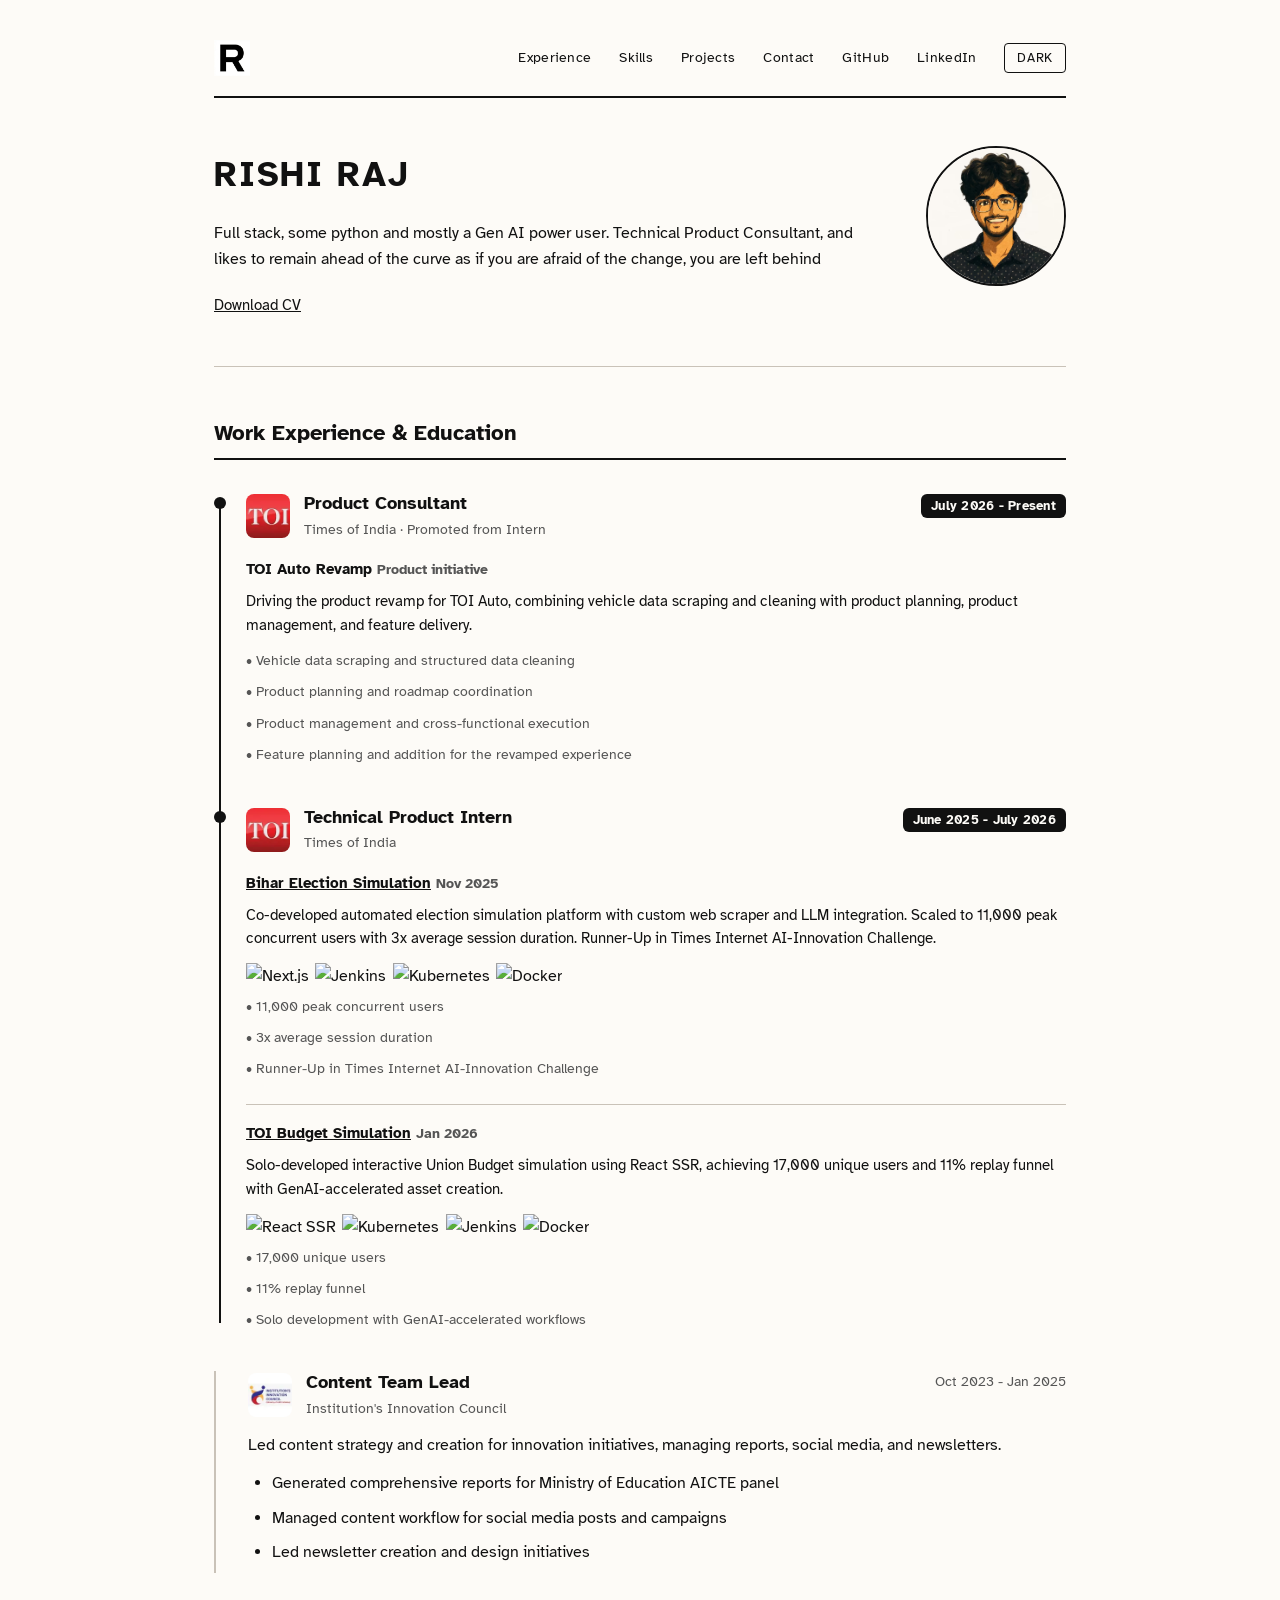
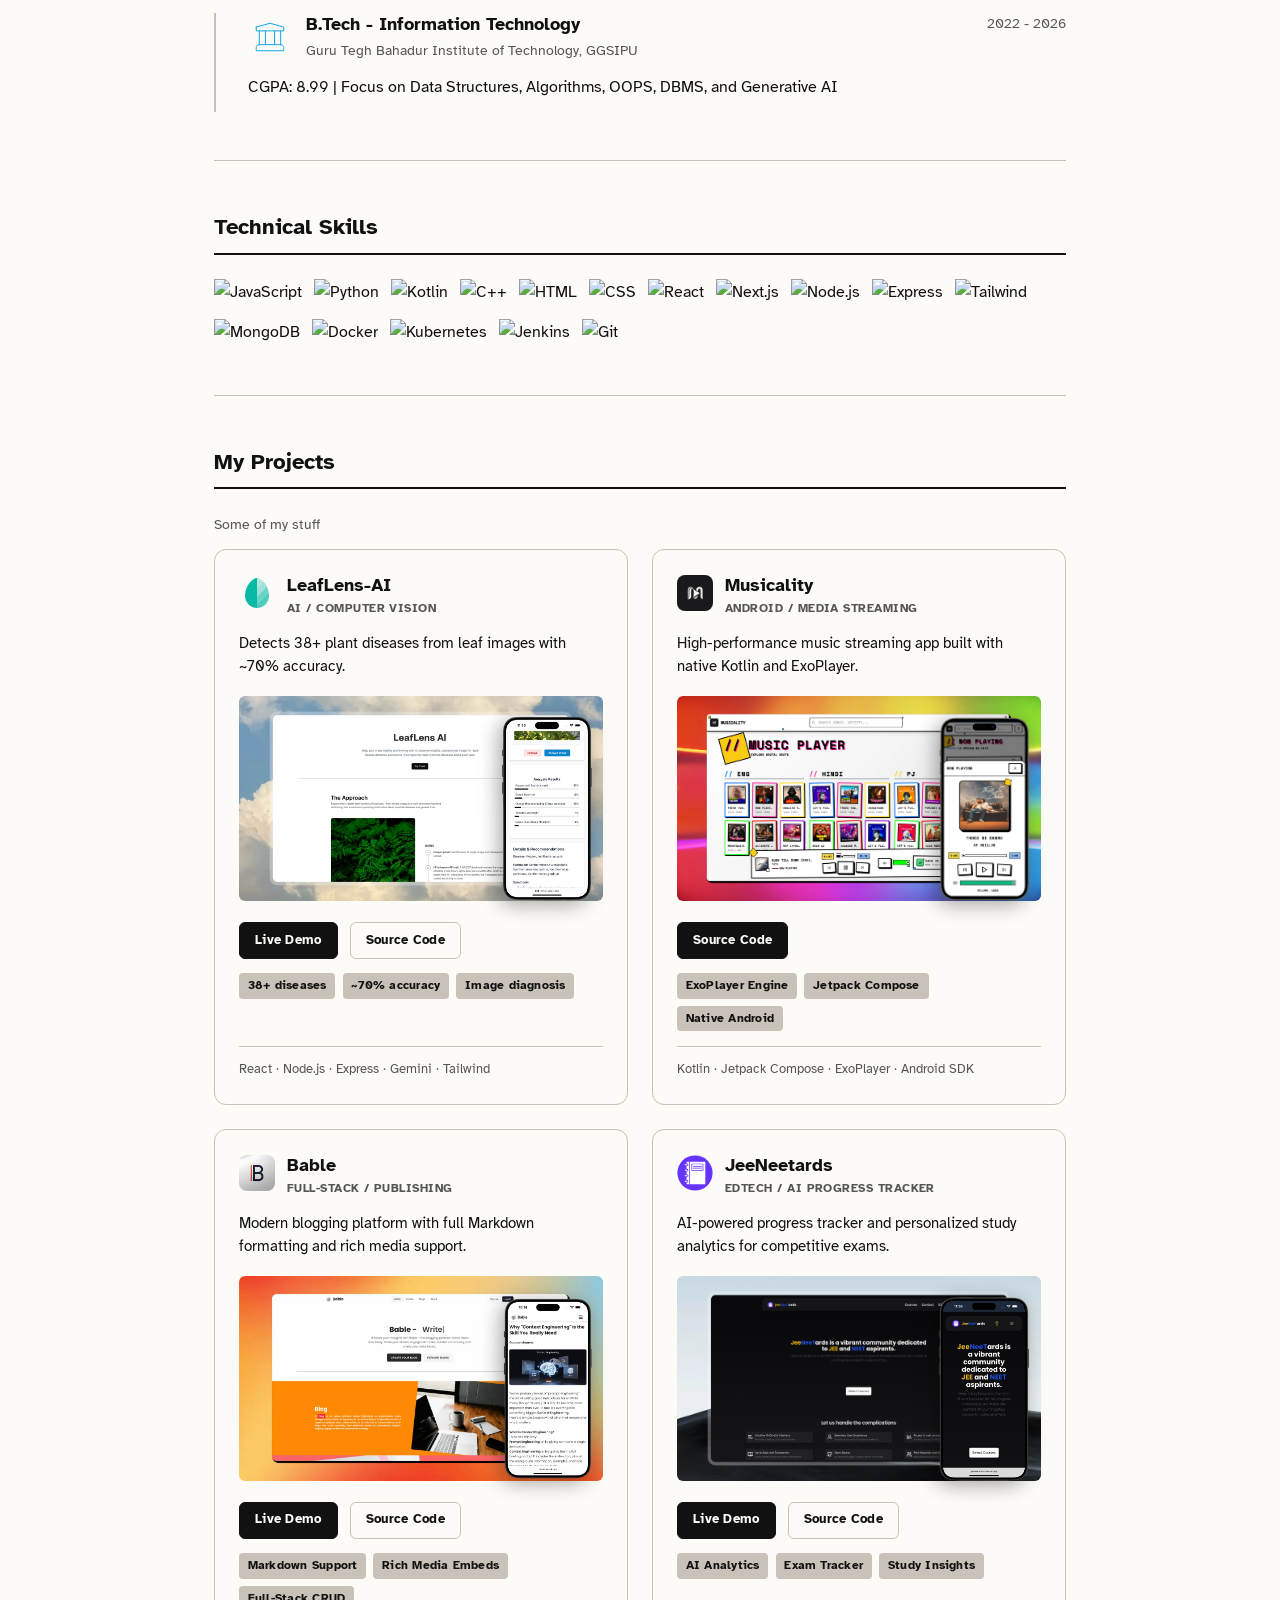
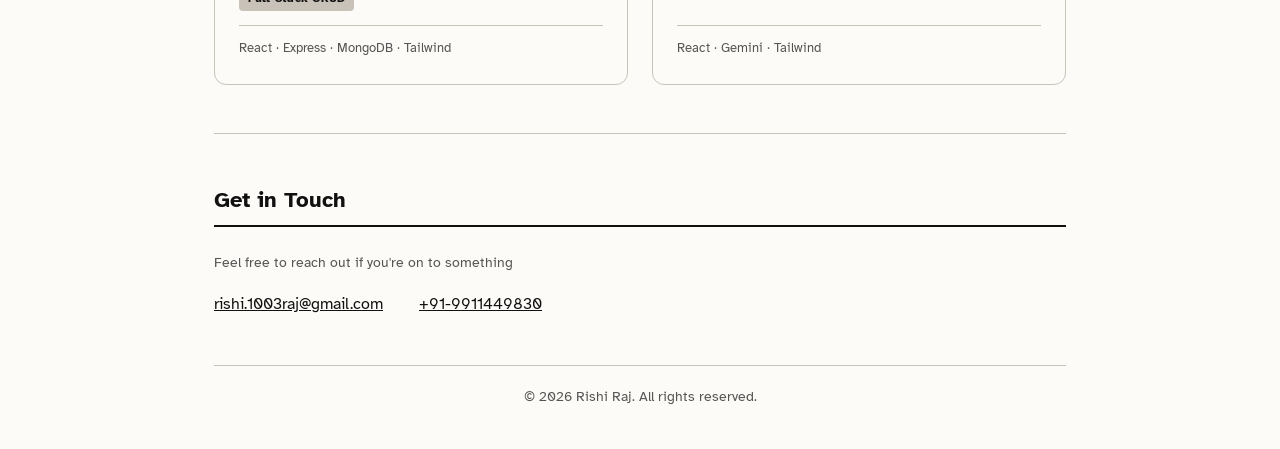
==== commit f5856eba: "Update font + UI + Resume" ====
--- a/index.html
+++ b/index.html
@@ -59,9 +59,7 @@
         }
     </script>
 
-    <link rel="preconnect" href="https://fonts.googleapis.com">
-    <link rel="preconnect" href="https://fonts.gstatic.com" crossorigin>
-    <link href="https://fonts.googleapis.com/css2?family=Lexend:wght@300;400;500;600;700&display=swap" rel="stylesheet">
+
     <link rel="stylesheet" href="style.css">
     <link rel="stylesheet" href="promotion.css">
     <link rel="icon" href="https://portfolio.rishiapps.com/static/logo.webp" type="image/webp">
@@ -106,9 +104,9 @@
             <span></span><span></span><span></span>
         </button>
         <div class="nav-links" id="nav-links">
+            <a href="#experience">Experience</a>
+            <a href="#skills">Skills</a>
             <a href="#projects">Projects</a>
-            <a href="#skills">Skills</a>
-            <a href="#experience">Experience</a>
             <a href="#contact">Contact</a>
             <a href="https://github.com/rishi0810" target="_blank" rel="noopener noreferrer">GitHub</a>
             <a href="https://linkedin.com/in/rishiraj2003" target="_blank" rel="noopener noreferrer">LinkedIn</a>
@@ -132,146 +130,141 @@
 
     <hr>
 
-    <section id="projects">
-        <h2>My Projects</h2>
-        <p class="muted">Some of my stuff</p>
-
-        <div class="project">
-            <div class="project-header">
-                <img src="static/screenshots/lll.svg" alt="LeafLens-AI logo" width="800" height="800" loading="lazy">
-                <h3>LeafLens-AI</h3>
-            </div>
-            <p class="project-description">AI-powered plant disease detection system with around 70% accuracy across 38+
-                diseases.</p>
-            <ul class="tech-list">
-                <li><img src="https://img.shields.io/badge/React-20232A?style=for-the-badge&logo=react&logoColor=61DAFB"
-                        alt="React"></li>
-                <li><img src="https://img.shields.io/badge/Node.js-339933?style=for-the-badge&logo=nodedotjs&logoColor=white"
-                        alt="Node.js"></li>
-                <li><img src="https://img.shields.io/badge/Express.js-000000?style=for-the-badge&logo=express&logoColor=white"
-                        alt="Express"></li>
-                <li><img src="https://img.shields.io/badge/Gemini-8E75B2?style=for-the-badge&logo=google&logoColor=white"
-                        alt="Gemini API"></li>
-                <li><img src="https://img.shields.io/badge/Tailwind_CSS-38B2AC?style=for-the-badge&logo=tailwind-css&logoColor=white"
-                        alt="Tailwind"></li>
-            </ul>
-            <div class="project-links">
-                <a href="https://github.com/rishi0810/LeafLens-AI" target="_blank" rel="noopener noreferrer">Source</a>
-                <a href="https://leaflens.rishiapps.com/" target="_blank" rel="noopener noreferrer">Live</a>
-            </div>
-            <div class="project-screenshots">
-                <button class="screenshots-toggle" onclick="toggleScreenshots(this)">VIEW SCREENSHOTS</button>
-                <div class="screenshots-container">
-                    <div class="screenshot-item">
-                        <img src="static/screenshots/lld.avif" alt="LeafLens-AI desktop" loading="lazy" width="1280" height="720">
-                        <span class="screenshot-label">Desktop</span>
-                    </div>
-                    <div class="screenshot-item">
-                        <img src="static/screenshots/llm.webp" alt="LeafLens-AI mobile" loading="lazy" width="351" height="710">
-                        <span class="screenshot-label">Mobile</span>
-                    </div>
-                </div>
-            </div>
-        </div>
-
-        <div class="project">
-            <div class="project-header">
-                <img src="static/screenshots/mcli.webp" alt="Musicality logo" width="800" height="800" loading="lazy">
-                <h3>Musicality</h3>
-            </div>
-            <p class="project-description">High-performance music streaming app built with Kotlin and Jetpack Compose.
-            </p>
-            <ul class="tech-list">
-                <li><img src="https://img.shields.io/badge/Kotlin-7F52FF?style=for-the-badge&logo=kotlin&logoColor=white"
-                        alt="Kotlin"></li>
-                <li><img src="https://img.shields.io/badge/Jetpack_Compose-4285F4?style=for-the-badge&logo=jetpackcompose&logoColor=white"
-                        alt="Jetpack Compose"></li>
-                <li><img src="https://img.shields.io/badge/ExoPlayer-FF0000?style=for-the-badge&logo=youtube&logoColor=white"
-                        alt="ExoPlayer"></li>
-            </ul>
-            <div class="project-links">
-                <a href="https://github.com/rishi0810/Musicality-App" target="_blank" rel="noopener noreferrer">Source</a>
-            </div>
-            <div class="project-screenshots">
-                <button class="screenshots-toggle" onclick="toggleScreenshots(this)">VIEW SCREENSHOTS</button>
-                <div class="screenshots-container">
-                    <div class="screenshot-item">
-                        <img src="static/screenshots/mcld.webp" alt="Musicality desktop" loading="lazy" width="3600" height="2025">
-                        <span class="screenshot-label">Desktop</span>
-                    </div>
-                    <div class="screenshot-item">
-                        <img src="static/screenshots/mclm.webp" alt="Musicality mobile" loading="lazy" width="395" height="800">
-                        <span class="screenshot-label">Mobile</span>
-                    </div>
-                </div>
-            </div>
-        </div>
-
-        <div class="project">
-            <div class="project-header">
-                <img src="static/screenshots/bbl.avif" alt="Bable logo" width="1080" height="1080" loading="lazy">
-                <h3>Bable</h3>
-            </div>
-            <p class="project-description">Blogging website, fully supporting markdown text formatting with images.</p>
-            <ul class="tech-list">
-                <li><img src="https://img.shields.io/badge/React-20232A?style=for-the-badge&logo=react&logoColor=61DAFB"
-                        alt="React"></li>
-                <li><img src="https://img.shields.io/badge/Tailwind_CSS-38B2AC?style=for-the-badge&logo=tailwind-css&logoColor=white"
-                        alt="Tailwind"></li>
-                <li><img src="https://img.shields.io/badge/MongoDB-4EA94B?style=for-the-badge&logo=mongodb&logoColor=white"
-                        alt="MongoDB"></li>
-                <li><img src="https://img.shields.io/badge/Express.js-000000?style=for-the-badge&logo=express&logoColor=white"
-                        alt="Express"></li>
-            </ul>
-            <div class="project-links">
-                <a href="https://github.com/rishi0810/Bable" target="_blank" rel="noopener noreferrer">Source</a>
-                <a href="https://bable.rishiapps.com/" target="_blank" rel="noopener noreferrer">Live</a>
-            </div>
-            <div class="project-screenshots">
-                <button class="screenshots-toggle" onclick="toggleScreenshots(this)">VIEW SCREENSHOTS</button>
-                <div class="screenshots-container">
-                    <div class="screenshot-item">
-                        <img src="static/screenshots/bbd.webp" alt="Bable desktop" loading="lazy" width="1280" height="720">
-                        <span class="screenshot-label">Desktop</span>
-                    </div>
-                    <div class="screenshot-item">
-                        <img src="static/screenshots/bbm.webp" alt="Bable mobile" loading="lazy" width="349" height="714">
-                        <span class="screenshot-label">Mobile</span>
-                    </div>
-                </div>
-            </div>
-        </div>
-
-        <div class="project">
-            <div class="project-header">
-                <img src="static/screenshots/jnl.svg" alt="JeeNeetards logo" width="800" height="800" loading="lazy">
-                <h3>JeeNeetards</h3>
-            </div>
-            <p class="project-description">AI-powered progress tracker for competitive exams.</p>
-            <ul class="tech-list">
-                <li><img src="https://img.shields.io/badge/React-20232A?style=for-the-badge&logo=react&logoColor=61DAFB"
-                        alt="React"></li>
-                <li><img src="https://img.shields.io/badge/Tailwind_CSS-38B2AC?style=for-the-badge&logo=tailwind-css&logoColor=white"
-                        alt="Tailwind"></li>
-                <li><img src="https://img.shields.io/badge/Gemini-8E75B2?style=for-the-badge&logo=google&logoColor=white"
-                        alt="Gemini"></li>
-            </ul>
-            <div class="project-links">
-                <a href="https://github.com/rishi0810/JeeNeeTards" target="_blank" rel="noopener noreferrer">Source</a>
-                <a href="https://jeeneetardsv1.vercel.app/" target="_blank" rel="noopener noreferrer">Live</a>
-            </div>
-            <div class="project-screenshots">
-                <button class="screenshots-toggle" onclick="toggleScreenshots(this)">VIEW SCREENSHOTS</button>
-                <div class="screenshots-container">
-                    <div class="screenshot-item">
-                        <img src="static/screenshots/jnd.webp" alt="JeeNeetards desktop" loading="lazy" width="3600" height="2025">
-                        <span class="screenshot-label">Desktop</span>
-                    </div>
-                    <div class="screenshot-item">
-                        <img src="static/screenshots/jnm.webp" alt="JeeNeetards mobile" loading="lazy" width="352" height="708">
-                        <span class="screenshot-label">Mobile</span>
-                    </div>
-                </div>
+    <section id="experience">
+        <h2>Work Experience & Education</h2>
+
+        <div class="timeline-wrapper">
+            <div class="timeline-item">
+                <div class="timeline-dot"></div>
+                <div class="timeline-content">
+                    <div class="timeline-header">
+                        <div class="exp-title-row">
+                            <img src="static/toi.webp" alt="Times of India" class="exp-logo" width="100" height="100" loading="lazy">
+                            <div>
+                                <h3>Product Consultant</h3>
+                                <div class="company">Times of India · Promoted from Intern</div>
+                            </div>
+                        </div>
+                        <div class="timeline-badge">
+                            <span class="timeline-date">July 2026 - Present</span>
+                        </div>
+                    </div>
+
+                    <div class="exp-projects">
+                        <div class="exp-proj">
+                            <div class="exp-proj-head">TOI Auto Revamp <small>Product initiative</small></div>
+                            <p>Driving the product revamp for TOI Auto, combining vehicle data scraping and cleaning with product planning, product management, and feature delivery.</p>
+                            <ul class="highlights">
+                                <li>Vehicle data scraping and structured data cleaning</li>
+                                <li>Product planning and roadmap coordination</li>
+                                <li>Product management and cross-functional execution</li>
+                                <li>Feature planning and addition for the revamped experience</li>
+                            </ul>
+                        </div>
+                    </div>
+                </div>
+            </div>
+
+            <div class="timeline-item">
+                <div class="timeline-dot"></div>
+                <div class="timeline-content">
+                    <div class="timeline-header">
+                        <div class="exp-title-row">
+                            <img src="static/toi.webp" alt="Times of India" class="exp-logo" width="100" height="100" loading="lazy">
+                            <div>
+                                <h3>Technical Product Intern</h3>
+                                <div class="company">Times of India</div>
+                            </div>
+                        </div>
+                        <div class="timeline-badge">
+                            <span class="timeline-date">June 2025 - July 2026</span>
+                        </div>
+                    </div>
+
+                    <div class="exp-projects">
+                        <div class="exp-proj">
+                            <div class="exp-proj-head"><a
+                                    href="https://timesofindia.indiatimes.com/elections/assembly-elections/bihar/simulation-room/"
+                                    target="_blank" rel="noopener noreferrer">Bihar Election Simulation</a> <small>Nov 2025</small></div>
+                            <p>Co-developed automated election simulation platform with custom web scraper and LLM integration.
+                                Scaled to 11,000 peak concurrent users with 3x average session duration. Runner-Up in Times
+                                Internet AI-Innovation Challenge.</p>
+                            <ul class="tech-list">
+                                <li><img src="https://img.shields.io/badge/Next.js-000000?style=for-the-badge&logo=next.js&logoColor=white"
+                                        alt="Next.js"></li>
+                                <li><img src="https://img.shields.io/badge/Jenkins-D24939?style=for-the-badge&logo=jenkins&logoColor=white"
+                                        alt="Jenkins"></li>
+                                <li><img src="https://img.shields.io/badge/Kubernetes-326CE5?style=for-the-badge&logo=kubernetes&logoColor=white"
+                                        alt="Kubernetes"></li>
+                                <li><img src="https://img.shields.io/badge/Docker-2496ED?style=for-the-badge&logo=docker&logoColor=white"
+                                        alt="Docker"></li>
+                            </ul>
+                            <ul class="highlights">
+                                <li>11,000 peak concurrent users</li>
+                                <li>3x average session duration</li>
+                                <li>Runner-Up in Times Internet AI-Innovation Challenge</li>
+                            </ul>
+                        </div>
+                        <div class="exp-proj">
+                            <div class="exp-proj-head"><a
+                                    href="https://timesofindia.indiatimes.com/business/budget/simulation-room/"
+                                    target="_blank" rel="noopener noreferrer">TOI Budget Simulation</a> <small>Jan 2026</small></div>
+                            <p>Solo-developed interactive Union Budget simulation using React SSR, achieving 17,000 unique users
+                                and 11% replay funnel with GenAI-accelerated asset creation.</p>
+                            <ul class="tech-list">
+                                <li><img src="https://img.shields.io/badge/React-20232A?style=for-the-badge&logo=react&logoColor=61DAFB"
+                                        alt="React SSR"></li>
+                                <li><img src="https://img.shields.io/badge/Kubernetes-326CE5?style=for-the-badge&logo=kubernetes&logoColor=white"
+                                        alt="Kubernetes"></li>
+                                <li><img src="https://img.shields.io/badge/Jenkins-D24939?style=for-the-badge&logo=jenkins&logoColor=white"
+                                        alt="Jenkins"></li>
+                                <li><img src="https://img.shields.io/badge/Docker-2496ED?style=for-the-badge&logo=docker&logoColor=white"
+                                        alt="Docker"></li>
+                            </ul>
+                            <ul class="highlights">
+                                <li>17,000 unique users</li>
+                                <li>11% replay funnel</li>
+                                <li>Solo development with GenAI-accelerated workflows</li>
+                            </ul>
+                        </div>
+                    </div>
+                </div>
+            </div>
+        </div>
+
+        <div class="standalone-exp-list">
+            <div class="exp-item">
+                <div class="exp-header">
+                    <div class="exp-title-row">
+                        <img src="static/iic.webp" alt="Institution's Innovation Council" class="exp-logo" width="100" height="100" loading="lazy">
+                        <div>
+                            <h3>Content Team Lead</h3>
+                            <div class="company">Institution's Innovation Council</div>
+                        </div>
+                    </div>
+                    <div class="date">Oct 2023 - Jan 2025</div>
+                </div>
+                <p>Led content strategy and creation for innovation initiatives, managing reports, social media, and
+                    newsletters.</p>
+                <ul>
+                    <li>Generated comprehensive reports for Ministry of Education AICTE panel</li>
+                    <li>Managed content workflow for social media posts and campaigns</li>
+                    <li>Led newsletter creation and design initiatives</li>
+                </ul>
+            </div>
+
+            <div class="exp-item">
+                <div class="exp-header">
+                    <div class="exp-title-row">
+                        <img src="static/uni.svg" alt="University Logo" class="exp-logo" width="800" height="800" loading="lazy">
+                        <div>
+                            <h3>B.Tech - Information Technology</h3>
+                            <div class="company">Guru Tegh Bahadur Institute of Technology, GGSIPU</div>
+                        </div>
+                    </div>
+                    <div class="date">2022 - 2026</div>
+                </div>
+                <p>CGPA: 8.99 | Focus on Data Structures, Algorithms, OOPS, DBMS, and Generative AI</p>
             </div>
         </div>
     </section>
@@ -316,124 +309,153 @@
 
     <hr>
 
-    <section id="experience">
-        <h2>Work Experience & Education</h2>
-
-        <div class="exp-item promotion-role">
-            <div class="exp-header">
-                <div class="exp-title-row">
-                    <img src="static/toi.webp" alt="Times of India" class="exp-logo" width="100" height="100" loading="lazy">
-                    <h3>Product Consultant</h3>
-                </div>
-                <div class="date">July 2026 - Present</div>
-            </div>
-            <div class="company">Times of India · Promoted from Technical Product Intern</div>
-
-            <div class="exp-projects">
-                <div class="exp-proj">
-                    <div class="exp-proj-head">TOI Auto Revamp <small>Product initiative</small></div>
-                    <p>Driving the product revamp for TOI Auto, combining vehicle data scraping and cleaning with product planning, product management, and feature delivery.</p>
-                    <ul class="highlights">
-                        <li>Vehicle data scraping and structured data cleaning</li>
-                        <li>Product planning and roadmap coordination</li>
-                        <li>Product management and cross-functional execution</li>
-                        <li>Feature planning and addition for the revamped experience</li>
-                    </ul>
-                </div>
-            </div>
-        </div>
-
-        <div class="promotion-note" aria-label="Promotion at Times of India">
-            <span>Previous role at the same workplace</span>
-        </div>
-
-        <div class="exp-item">
-            <div class="exp-header">
-                <div class="exp-title-row">
-                    <img src="static/toi.webp" alt="Times of India" class="exp-logo" width="100" height="100" loading="lazy">
-                    <h3>Technical Product Intern</h3>
-                </div>
-                <div class="date">June 2025 - July 2026</div>
-            </div>
-            <div class="company">Times of India</div>
-
-            <div class="exp-projects">
-                <div class="exp-proj">
-                    <div class="exp-proj-head"><a
-                            href="https://timesofindia.indiatimes.com/elections/assembly-elections/bihar/simulation-room/"
-                            target="_blank" rel="noopener noreferrer">Bihar Election Simulation</a> <small>Nov 2025</small></div>
-                    <p>Co-developed automated election simulation platform with custom web scraper and LLM integration.
-                        Scaled to 11,000 peak concurrent users with 3x average session duration. Runner-Up in Times
-                        Internet AI-Innovation Challenge.</p>
-                    <ul class="tech-list">
-                        <li><img src="https://img.shields.io/badge/Next.js-000000?style=for-the-badge&logo=next.js&logoColor=white"
-                                alt="Next.js"></li>
-                        <li><img src="https://img.shields.io/badge/Jenkins-D24939?style=for-the-badge&logo=jenkins&logoColor=white"
-                                alt="Jenkins"></li>
-                        <li><img src="https://img.shields.io/badge/Kubernetes-326CE5?style=for-the-badge&logo=kubernetes&logoColor=white"
-                                alt="Kubernetes"></li>
-                        <li><img src="https://img.shields.io/badge/Docker-2496ED?style=for-the-badge&logo=docker&logoColor=white"
-                                alt="Docker"></li>
-                    </ul>
-                    <ul class="highlights">
-                        <li>11,000 peak concurrent users</li>
-                        <li>3x average session duration</li>
-                        <li>Runner-Up in Times Internet AI-Innovation Challenge</li>
-                    </ul>
-                </div>
-                <div class="exp-proj">
-                    <div class="exp-proj-head"><a
-                            href="https://timesofindia.indiatimes.com/business/budget/simulation-room/"
-                            target="_blank" rel="noopener noreferrer">TOI Budget Simulation</a> <small>Jan 2026</small></div>
-                    <p>Solo-developed interactive Union Budget simulation using React SSR, achieving 17,000 unique users
-                        and 11% replay funnel with GenAI-accelerated asset creation.</p>
-                    <ul class="tech-list">
-                        <li><img src="https://img.shields.io/badge/React-20232A?style=for-the-badge&logo=react&logoColor=61DAFB"
-                                alt="React SSR"></li>
-                        <li><img src="https://img.shields.io/badge/Kubernetes-326CE5?style=for-the-badge&logo=kubernetes&logoColor=white"
-                                alt="Kubernetes"></li>
-                        <li><img src="https://img.shields.io/badge/Jenkins-D24939?style=for-the-badge&logo=jenkins&logoColor=white"
-                                alt="Jenkins"></li>
-                        <li><img src="https://img.shields.io/badge/Docker-2496ED?style=for-the-badge&logo=docker&logoColor=white"
-                                alt="Docker"></li>
-                    </ul>
-                    <ul class="highlights">
-                        <li>17,000 unique users</li>
-                        <li>11% replay funnel</li>
-                        <li>Solo development with GenAI-accelerated workflows</li>
-                    </ul>
-                </div>
-            </div>
-        </div>
-
-        <div class="exp-item">
-            <div class="exp-header">
-                <div class="exp-title-row">
-                    <img src="static/iic.webp" alt="Institution's Innovation Council" class="exp-logo" width="100" height="100" loading="lazy">
-                    <h3>Content Team Lead</h3>
-                </div>
-                <div class="date">Oct 2023 - Jan 2025</div>
-            </div>
-            <div class="company">Institution's Innovation Council</div>
-            <p>Led content strategy and creation for innovation initiatives, managing reports, social media, and
-                newsletters.</p>
-            <ul>
-                <li>Generated comprehensive reports for Ministry of Education AICTE panel</li>
-                <li>Managed content workflow for social media posts and campaigns</li>
-                <li>Led newsletter creation and design initiatives</li>
-            </ul>
-        </div>
-
-        <div class="exp-item">
-            <div class="exp-header">
-                <div class="exp-title-row">
-                    <img src="static/uni.svg" alt="University Logo" class="exp-logo" width="800" height="800" loading="lazy">
-                    <h3>B.Tech - Information Technology</h3>
-                </div>
-                <div class="date">2022 - 2026</div>
-            </div>
-            <div class="company">Guru Tegh Bahadur Institute of Technology, GGSIPU</div>
-            <p>CGPA: 8.91 | Focus on Data Structures, Algorithms, OOPS, DBMS, and Generative AI</p>
+    <section id="projects">
+        <h2>My Projects</h2>
+        <p class="muted">Some of my stuff</p>
+
+        <div class="projects-grid">
+            <div class="project">
+                <div class="project-header">
+                    <img src="static/screenshots/lll.svg" alt="LeafLens-AI logo" width="800" height="800" loading="lazy">
+                    <div>
+                        <h3>LeafLens-AI</h3>
+                        <span class="project-category">AI / Computer Vision</span>
+                    </div>
+                </div>
+
+                <p class="project-value-prop">Detects 38+ plant diseases from leaf images with ~70% accuracy.</p>
+
+                <div class="screenshots-container">
+                    <div class="screenshot-item">
+                        <img src="static/screenshots/lld.avif" alt="LeafLens-AI desktop" loading="lazy" width="1280" height="720">
+                    </div>
+                    <div class="screenshot-item">
+                        <img src="static/screenshots/llm.webp" alt="LeafLens-AI mobile" loading="lazy" width="351" height="710">
+                    </div>
+                </div>
+
+                <div class="project-actions">
+                    <a href="https://leaflens.rishiapps.com/" target="_blank" rel="noopener noreferrer" class="btn btn-primary">Live Demo</a>
+                    <a href="https://github.com/rishi0810/LeafLens-AI" target="_blank" rel="noopener noreferrer" class="btn btn-secondary">Source Code</a>
+                </div>
+
+                <div class="project-metrics">
+                    <span class="metric-tag">38+ diseases</span>
+                    <span class="metric-tag">~70% accuracy</span>
+                    <span class="metric-tag">Image diagnosis</span>
+                </div>
+
+                <div class="project-tech-stack">
+                    React · Node.js · Express · Gemini · Tailwind
+                </div>
+            </div>
+
+            <div class="project">
+                <div class="project-header">
+                    <img src="static/screenshots/mcli.webp" alt="Musicality logo" width="800" height="800" loading="lazy">
+                    <div>
+                        <h3>Musicality</h3>
+                        <span class="project-category">Android / Media Streaming</span>
+                    </div>
+                </div>
+
+                <p class="project-value-prop">High-performance music streaming app built with native Kotlin and ExoPlayer.</p>
+
+                <div class="screenshots-container">
+                    <div class="screenshot-item">
+                        <img src="static/screenshots/mcld.webp" alt="Musicality desktop" loading="lazy" width="3600" height="2025">
+                    </div>
+                    <div class="screenshot-item">
+                        <img src="static/screenshots/mclm.webp" alt="Musicality mobile" loading="lazy" width="395" height="800">
+                    </div>
+                </div>
+
+                <div class="project-actions">
+                    <a href="https://github.com/rishi0810/Musicality-App" target="_blank" rel="noopener noreferrer" class="btn btn-primary">Source Code</a>
+                </div>
+
+                <div class="project-metrics">
+                    <span class="metric-tag">ExoPlayer Engine</span>
+                    <span class="metric-tag">Jetpack Compose</span>
+                    <span class="metric-tag">Native Android</span>
+                </div>
+
+                <div class="project-tech-stack">
+                    Kotlin · Jetpack Compose · ExoPlayer · Android SDK
+                </div>
+            </div>
+
+            <div class="project">
+                <div class="project-header">
+                    <img src="static/screenshots/bbl.avif" alt="Bable logo" width="1080" height="1080" loading="lazy">
+                    <div>
+                        <h3>Bable</h3>
+                        <span class="project-category">Full-Stack / Publishing</span>
+                    </div>
+                </div>
+
+                <p class="project-value-prop">Modern blogging platform with full Markdown formatting and rich media support.</p>
+
+                <div class="screenshots-container">
+                    <div class="screenshot-item">
+                        <img src="static/screenshots/bbd.webp" alt="Bable desktop" loading="lazy" width="1280" height="720">
+                    </div>
+                    <div class="screenshot-item">
+                        <img src="static/screenshots/bbm.webp" alt="Bable mobile" loading="lazy" width="349" height="714">
+                    </div>
+                </div>
+
+                <div class="project-actions">
+                    <a href="https://bable.rishiapps.com/" target="_blank" rel="noopener noreferrer" class="btn btn-primary">Live Demo</a>
+                    <a href="https://github.com/rishi0810/Bable" target="_blank" rel="noopener noreferrer" class="btn btn-secondary">Source Code</a>
+                </div>
+
+                <div class="project-metrics">
+                    <span class="metric-tag">Markdown Support</span>
+                    <span class="metric-tag">Rich Media Embeds</span>
+                    <span class="metric-tag">Full-Stack CRUD</span>
+                </div>
+
+                <div class="project-tech-stack">
+                    React · Express · MongoDB · Tailwind
+                </div>
+            </div>
+
+            <div class="project">
+                <div class="project-header">
+                    <img src="static/screenshots/jnl.svg" alt="JeeNeetards logo" width="800" height="800" loading="lazy">
+                    <div>
+                        <h3>JeeNeetards</h3>
+                        <span class="project-category">EdTech / AI Progress Tracker</span>
+                    </div>
+                </div>
+
+                <p class="project-value-prop">AI-powered progress tracker and personalized study analytics for competitive exams.</p>
+
+                <div class="screenshots-container">
+                    <div class="screenshot-item">
+                        <img src="static/screenshots/jnd.webp" alt="JeeNeetards desktop" loading="lazy" width="3600" height="2025">
+                    </div>
+                    <div class="screenshot-item">
+                        <img src="static/screenshots/jnm.webp" alt="JeeNeetards mobile" loading="lazy" width="352" height="708">
+                    </div>
+                </div>
+
+                <div class="project-actions">
+                    <a href="https://jeeneetardsv1.vercel.app/" target="_blank" rel="noopener noreferrer" class="btn btn-primary">Live Demo</a>
+                    <a href="https://github.com/rishi0810/JeeNeeTards" target="_blank" rel="noopener noreferrer" class="btn btn-secondary">Source Code</a>
+                </div>
+
+                <div class="project-metrics">
+                    <span class="metric-tag">AI Analytics</span>
+                    <span class="metric-tag">Exam Tracker</span>
+                    <span class="metric-tag">Study Insights</span>
+                </div>
+
+                <div class="project-tech-stack">
+                    React · Gemini · Tailwind
+                </div>
+            </div>
         </div>
     </section>
 
--- a/style.css
+++ b/style.css
@@ -1,10 +1,789 @@
-a,body{color:var(--fg)}h2,nav{border-bottom:2px solid var(--border)}h1,h2,h3{font-weight:600}a:hover,nav .nav-links a{text-decoration:none}a,nav .nav-links a:hover{text-decoration:underline}.project-header img,nav .nav-left img{width:36px;height:36px}footer,h2{margin-top:3rem}*,::after,::before{margin:0;padding:0;box-sizing:border-box}:root[data-theme=light]{--bg:#fff;--fg:#000;--fg-muted:#555;--border:#000;--border-light:#ccc}:root[data-theme=dark]{--bg:#000;--fg:#fff;--fg-muted:#aaa;--border:#fff;--border-light:#333}body{font-family:Lexend,-apple-system,BlinkMacSystemFont,sans-serif;background:var(--bg);line-height:1.65;max-width:900px;margin:0 auto;padding:2.5rem 1.5rem}.screenshot-item img,img{max-width:100%;height:auto}h1{font-size:2.2rem;letter-spacing:.05em;margin-bottom:1rem}h2{font-size:1.4rem;padding-bottom:.4rem;margin-bottom:1.5rem}h3{font-size:1.1rem}p{margin-bottom:.75rem}.muted,small{color:var(--fg-muted);font-size:.9rem}#theme-toggle,.screenshots-toggle{color:var(--fg);font-family:inherit;letter-spacing:.05em;background:0 0;cursor:pointer}hr{border:none;border-top:1px solid var(--border-light);margin:3rem 0}.exp-item .company,li{margin-bottom:.5rem}img{display:block}.hero,.hero-links,.tech-list,nav,nav .nav-left,nav .nav-links{display:flex}ul{list-style:outside;padding-left:1.5rem}nav{justify-content:space-between;align-items:center;padding-bottom:1.25rem;margin-bottom:3rem;flex-wrap:wrap;gap:1rem}.hero,.project,section{margin-bottom:2rem}nav .nav-left{align-items:center;gap:1rem}nav .nav-left img{border-radius:50%}nav .nav-left span{font-weight:600;letter-spacing:.08em}nav .nav-links{gap:1.75rem;align-items:center}nav .nav-links a{font-size:.9rem;letter-spacing:.02em;font-weight:500}#theme-toggle{border:1px solid var(--border);padding:.35rem .75rem;font-size:.8rem;font-weight:500}#theme-toggle:hover,.screenshots-toggle:hover{background:var(--fg);color:var(--bg)}.hero{gap:2.5rem;align-items:flex-start}.hero-text{flex:1}.hero-avatar{width:140px;height:140px;border-radius:50%;border:2px solid var(--border);flex-shrink:0;object-fit:cover}.project,.screenshot-item img,.screenshots-toggle{border:1px solid var(--border-light)}.exp-logo,.exp-title-row .exp-logo{width:48px;height:48px;border-radius:8px;object-fit:contain}.exp-projects .exp-proj,.project-screenshots,footer{border-top:1px solid var(--border-light)}.hero-links{margin-top:1.25rem;gap:1.25rem;font-size:.95rem}.project{padding:2rem}.project-header{display:flex;align-items:center;gap:.85rem;margin-bottom:1.25rem;padding-bottom:1rem;border-bottom:1px solid var(--border-light)}.project-header h3{margin:0;font-size:1.25rem}.project-description{margin-bottom:1.5rem;line-height:1.75;font-size:1rem}.project-links{font-size:.9rem;margin-top:1.25rem;margin-bottom:1.5rem}.project-links a{margin-right:1.5rem}.tech-list{list-style:none;padding:0;flex-wrap:wrap;gap:.6rem;margin-top:1rem;margin-bottom:1.5rem}.exp-header h3,.tech-list li{margin:0}.tech-list img{height:24px;width:auto}.project-screenshots{margin-top:2rem;padding-top:1.75rem}.screenshots-toggle{padding:.5rem 1rem;font-size:.85rem;margin-bottom:1.25rem;font-weight:500}.exp-item .company,.exp-item .date,.highlights,.screenshot-label,footer{color:var(--fg-muted)}.screenshots-container{grid-template-columns:1fr 1fr;gap:2rem;align-items:start;display:none}.screenshots-container.open{display:grid}.screenshot-item{display:flex;flex-direction:column;gap:.6rem;align-self:start}.screenshot-item img{width:100%;height:auto;object-fit:contain}.screenshot-label{font-size:.75rem;text-transform:uppercase;letter-spacing:.08em;font-weight:500}.skills-grid{display:flex;flex-wrap:wrap;gap:.75rem;margin-top:1rem}.skills-grid img{height:28px;width:auto}.exp-item{margin-bottom:2.5rem;padding-left:1.25rem;border-left:2px solid var(--border-light)}.exp-item .date{font-size:.85rem;font-weight:500}.exp-item h3{margin-bottom:.25rem;margin-top:.25rem}.exp-item .company{font-size:.95rem}.exp-header{display:flex;justify-content:space-between;align-items:center;margin-bottom:.5rem}.exp-title-row{display:flex;align-items:center;gap:.75rem}.exp-title-row .exp-logo{margin:0}.exp-header .date{margin:0;white-space:nowrap}.exp-logo{margin-top:.75rem;margin-bottom:.5rem}.exp-projects{margin-top:0}.exp-projects .exp-proj{margin-bottom:2rem;padding-top:1.25rem}.exp-projects .exp-proj:first-child{border-top:none;padding-top:.5rem}.exp-projects .exp-proj-head{font-weight:600;font-size:1rem;margin-bottom:.75rem}.exp-projects .exp-proj p{margin-bottom:1rem;line-height:1.7}.highlights{list-style:none;padding:0;font-size:.9rem}.highlights li::before{content:"• "}.contact-info{font-size:1rem;margin-top:1rem}.contact-info a{margin-right:2rem}footer{padding-top:1.25rem;font-size:.85rem;text-align:center}.nav-toggle{display:none;background:0 0;border:none;cursor:pointer;flex-direction:column;gap:5px;padding:4px;z-index:20}.nav-toggle span{display:block;width:22px;height:2px;background:var(--fg);transition:transform .3s,opacity .3s}.nav-toggle.open span:first-child{transform:translateY(7px) rotate(45deg)}.nav-toggle.open span:nth-child(2){opacity:0}.nav-toggle.open span:nth-child(3){transform:translateY(-7px) rotate(-45deg)}@media (max-width:768px){body{padding:2rem 1.25rem}.hero{gap:1.75rem}.hero-avatar{width:110px;height:110px}h1{font-size:1.85rem}.screenshots-container.open{grid-template-columns:1fr}.project{padding:1.5rem}.contact-info{display:flex;flex-direction:column;gap:.5rem}.contact-info a{margin-right:0}}@media (max-width:600px){h2,section{margin-bottom:1rem}body{padding:1.5rem 1rem}.nav-toggle,nav .nav-links.open{display:flex}nav{position:relative}nav .nav-links{display:none;flex-direction:column;width:100%;gap:0;padding-top:1rem;order:3}nav .nav-links a,nav .nav-links button{padding:.6rem 0;font-size:.95rem;width:100%;text-align:left;border-bottom:1px solid var(--border-light)}nav .nav-links a:last-of-type{border-bottom:none}#theme-toggle{margin-top:.5rem;width:max-content}.hero{flex-direction:column-reverse;align-items:center;text-align:center;gap:1.5rem}.hero-avatar{width:110px;height:110px}.hero-links{justify-content:center;flex-wrap:wrap}h1{font-size:1.6rem}h2{font-size:1.2rem;margin-top:2rem}.project{padding:1.25rem;margin-bottom:1.5rem}.project-header h3{font-size:1.1rem}.screenshots-container.open{grid-template-columns:1fr}.tech-list{gap:.4rem}.tech-list img{height:20px}.skills-grid img{height:24px}.exp-item{padding-left:.85rem}.exp-logo,.exp-title-row .exp-logo{width:40px;height:40px}.exp-header{flex-direction:column;align-items:flex-start;gap:.5rem}.exp-header .date{order:-1;font-size:.85rem}.exp-projects .exp-proj-head{display:flex;flex-direction:column;gap:.15rem}.contact-info{display:flex;flex-direction:column;gap:.5rem}.contact-info a{margin-right:0}hr{margin:2rem 0}}
-a,body{color:var(--fg)}
-.screenshots-container{grid-template-columns:minmax(0,1fr) minmax(0,1fr)}
-.screenshot-item{min-width:0}
-.screenshot-item img[alt$="desktop"]{aspect-ratio:16 / 9;object-fit:contain}
-nav .nav-left img{border-radius:0}
-:root[data-theme=light]{--bg:#FDFBF7}
-:root[data-theme=dark]{--bg:#2F2E2C}
-:root[data-theme=light]{--border-light:#C9C2B8}
-:root[data-theme=dark]{--border-light:#625E58}
+@font-face {
+    font-family: 'Atkinson Hyperlegible';
+    src: url('static/font/AtkinsonHyperlegible-Regular.ttf') format('truetype');
+    font-weight: 400;
+    font-style: normal;
+    font-display: swap;
+}
+
+@font-face {
+    font-family: 'Atkinson Hyperlegible';
+    src: url('static/font/AtkinsonHyperlegible-Italic.ttf') format('truetype');
+    font-weight: 400;
+    font-style: italic;
+    font-display: swap;
+}
+
+@font-face {
+    font-family: 'Atkinson Hyperlegible';
+    src: url('static/font/AtkinsonHyperlegible-Bold.ttf') format('truetype');
+    font-weight: 700;
+    font-style: normal;
+    font-display: swap;
+}
+
+@font-face {
+    font-family: 'Atkinson Hyperlegible';
+    src: url('static/font/AtkinsonHyperlegible-BoldItalic.ttf') format('truetype');
+    font-weight: 700;
+    font-style: italic;
+    font-display: swap;
+}
+
+*, *::before, *::after {
+    margin: 0;
+    padding: 0;
+    box-sizing: border-box;
+}
+
+:root[data-theme="light"] {
+    --bg: #FDFBF7;
+    --fg: #111111;
+    --fg-muted: #555555;
+    --border: #111111;
+    --border-light: #C9C2B8;
+}
+
+:root[data-theme="dark"] {
+    --bg: #2F2E2C;
+    --fg: #FFFFFF;
+    --fg-muted: #AAAAAA;
+    --border: #FFFFFF;
+    --border-light: #625E58;
+}
+
+body {
+    font-family: 'Atkinson Hyperlegible', -apple-system, BlinkMacSystemFont, sans-serif;
+    background: var(--bg);
+    color: var(--fg);
+    line-height: 1.65;
+    max-width: 900px;
+    margin: 0 auto;
+    padding: 2.5rem 1.5rem;
+    transition: background 0.3s ease, color 0.3s ease;
+}
+
+button, input, textarea, select {
+    font-family: inherit;
+}
+
+a {
+    color: var(--fg);
+    text-decoration: underline;
+}
+
+a:hover {
+    text-decoration: none;
+}
+
+h1, h2, h3 {
+    font-weight: 600;
+    color: var(--fg);
+}
+
+h1 {
+    font-size: 2.2rem;
+    letter-spacing: .05em;
+    margin-bottom: 1rem;
+}
+
+h2 {
+    font-size: 1.4rem;
+    padding-bottom: .4rem;
+    margin-bottom: 1.5rem;
+    margin-top: 3rem;
+    border-bottom: 2px solid var(--border);
+}
+
+h3 {
+    font-size: 1.1rem;
+}
+
+p {
+    margin-bottom: .75rem;
+}
+
+.muted, small {
+    color: var(--fg-muted);
+    font-size: .9rem;
+}
+
+hr {
+    border: none;
+    border-top: 1px solid var(--border-light);
+    margin: 3rem 0;
+}
+
+ul {
+    list-style: outside;
+    padding-left: 1.5rem;
+}
+
+li {
+    margin-bottom: .5rem;
+}
+
+img {
+    display: block;
+    max-width: 100%;
+    height: auto;
+}
+
+/* Navigation */
+nav {
+    display: flex;
+    justify-content: space-between;
+    align-items: center;
+    padding-bottom: 1.25rem;
+    margin-bottom: 3rem;
+    border-bottom: 2px solid var(--border);
+    flex-wrap: wrap;
+    gap: 1rem;
+}
+
+nav .nav-left {
+    display: flex;
+    align-items: center;
+    gap: 1rem;
+}
+
+nav .nav-left img {
+    width: 36px;
+    height: 36px;
+    border-radius: 0;
+}
+
+nav .nav-left span {
+    font-weight: 600;
+    letter-spacing: .08em;
+}
+
+nav .nav-links {
+    display: flex;
+    gap: 1.75rem;
+    align-items: center;
+}
+
+nav .nav-links a {
+    font-size: .9rem;
+    letter-spacing: .02em;
+    font-weight: 500;
+    text-decoration: none;
+}
+
+nav .nav-links a:hover {
+    text-decoration: underline;
+}
+
+#theme-toggle {
+    color: var(--fg);
+    border: 1px solid var(--border);
+    padding: .35rem .75rem;
+    font-size: .8rem;
+    font-weight: 500;
+    background: transparent;
+    cursor: pointer;
+    letter-spacing: .05em;
+    border-radius: 4px;
+    transition: background .2s, color .2s;
+}
+
+#theme-toggle:hover {
+    background: var(--fg);
+    color: var(--bg);
+}
+
+.nav-toggle {
+    display: none;
+    background: transparent;
+    border: none;
+    cursor: pointer;
+    flex-direction: column;
+    gap: 5px;
+    padding: 4px;
+    z-index: 20;
+}
+
+.nav-toggle span {
+    display: block;
+    width: 22px;
+    height: 2px;
+    background: var(--fg);
+    transition: transform .3s, opacity .3s;
+}
+
+.nav-toggle.open span:first-child {
+    transform: translateY(7px) rotate(45deg);
+}
+
+.nav-toggle.open span:nth-child(2) {
+    opacity: 0;
+}
+
+.nav-toggle.open span:nth-child(3) {
+    transform: translateY(-7px) rotate(-45deg);
+}
+
+/* Hero Section */
+.hero {
+    display: flex;
+    gap: 2.5rem;
+    align-items: flex-start;
+    margin-bottom: 2rem;
+}
+
+.hero-text {
+    flex: 1;
+}
+
+.hero-avatar {
+    width: 140px;
+    height: 140px;
+    border-radius: 50%;
+    border: 2px solid var(--border);
+    flex-shrink: 0;
+    object-fit: cover;
+}
+
+.hero-links {
+    display: flex;
+    margin-top: 1.25rem;
+    gap: 1.25rem;
+    font-size: .95rem;
+}
+
+/* Experience Section - Left Aligned Free-Floating Timeline */
+.timeline-wrapper {
+    position: relative;
+    margin: 2rem 0 2.5rem;
+    padding-left: 2rem;
+}
+
+.timeline-wrapper::before {
+    content: "";
+    position: absolute;
+    top: 8px;
+    bottom: 8px;
+    left: 5px;
+    width: 2px;
+    background: var(--border);
+    z-index: 1;
+}
+
+.timeline-item {
+    position: relative;
+    margin-bottom: 2.5rem;
+}
+
+.timeline-item:last-child {
+    margin-bottom: 0;
+}
+
+.timeline-dot {
+    position: absolute;
+    left: -2rem;
+    top: 5px;
+    width: 12px;
+    height: 12px;
+    background: var(--fg);
+    border-radius: 50%;
+    z-index: 2;
+}
+
+.timeline-content {
+    /* Free-floating: no card border, no background */
+}
+
+.timeline-header {
+    display: flex;
+    justify-content: space-between;
+    align-items: flex-start;
+    gap: 1rem;
+    margin-bottom: 1rem;
+    flex-wrap: wrap;
+}
+
+.timeline-date {
+    background: var(--fg);
+    color: var(--bg);
+    padding: 4px 10px;
+    font-size: .8rem;
+    font-weight: 600;
+    border-radius: 6px;
+    letter-spacing: .02em;
+    white-space: nowrap;
+}
+
+.exp-title-row {
+    display: flex;
+    align-items: flex-start;
+    gap: .85rem;
+}
+
+.exp-logo {
+    width: 44px;
+    height: 44px;
+    border-radius: 8px;
+    object-fit: contain;
+    flex-shrink: 0;
+    margin-top: 2px;
+}
+
+.exp-title-row h3 {
+    font-size: 1.15rem;
+    font-weight: 700;
+    margin: 0;
+    line-height: 1.25;
+}
+
+.exp-title-row .company {
+    color: var(--fg-muted);
+    font-size: .88rem;
+    margin-top: .15rem;
+}
+
+.exp-projects {
+    margin-top: .75rem;
+}
+
+.exp-projects .exp-proj {
+    margin-bottom: 1.5rem;
+    padding-top: 1rem;
+    border-top: 1px solid var(--border-light);
+}
+
+.exp-projects .exp-proj:first-child {
+    border-top: none;
+    padding-top: 0;
+}
+
+.exp-projects .exp-proj-head {
+    font-weight: 600;
+    font-size: .95rem;
+    margin-bottom: .5rem;
+}
+
+.exp-projects .exp-proj p {
+    font-size: .92rem;
+    line-height: 1.6;
+    margin-bottom: .75rem;
+}
+
+.highlights {
+    list-style: none;
+    padding: 0;
+    font-size: .88rem;
+    color: var(--fg-muted);
+}
+
+.highlights li::before {
+    content: "• ";
+}
+
+/* Standalone Experience Items */
+.standalone-exp-list {
+    margin-top: 2.5rem;
+    display: flex;
+    flex-direction: column;
+    gap: 2.5rem;
+}
+
+.standalone-exp-list .exp-item {
+    padding-left: 2rem;
+    border-left: 2px solid var(--border-light);
+    margin-bottom: 0;
+}
+
+.standalone-exp-list .exp-item .exp-header {
+    display: flex;
+    justify-content: space-between;
+    align-items: flex-start;
+    margin-bottom: .75rem;
+    flex-wrap: wrap;
+    gap: .5rem;
+}
+
+.standalone-exp-list .exp-item .date {
+    font-size: .85rem;
+    font-weight: 500;
+    color: var(--fg-muted);
+    white-space: nowrap;
+}
+
+/* Skills Section */
+.skills-grid {
+    display: flex;
+    flex-wrap: wrap;
+    gap: .75rem;
+    margin-top: 1rem;
+}
+
+.skills-grid img {
+    height: 28px;
+    width: auto;
+}
+
+/* Projects Section */
+.projects-grid {
+    display: grid;
+    grid-template-columns: repeat(2, 1fr);
+    gap: 1.5rem;
+}
+
+.project {
+    border: 1px solid var(--border-light);
+    border-radius: 12px;
+    padding: 1.5rem;
+    display: flex;
+    flex-direction: column;
+    gap: .9rem;
+    background: var(--bg);
+}
+
+.project img {
+    border: none;
+}
+
+.project-header {
+    display: flex;
+    align-items: flex-start;
+    gap: .75rem;
+}
+
+.project-header img {
+    width: 36px;
+    height: 36px;
+    border-radius: 8px;
+    object-fit: contain;
+    flex-shrink: 0;
+    margin-top: 1px;
+}
+
+.project-header h3 {
+    font-size: 1.15rem;
+    font-weight: 700;
+    margin: 0;
+    line-height: 1.25;
+}
+
+.project-category {
+    display: block;
+    font-size: .72rem;
+    font-weight: 600;
+    color: var(--fg-muted);
+    letter-spacing: .04em;
+    text-transform: uppercase;
+    margin-top: 2px;
+}
+
+.project-value-prop {
+    font-size: .92rem;
+    font-weight: 500;
+    color: var(--fg);
+    line-height: 1.55;
+    margin: 0;
+}
+
+.screenshots-container {
+    position: relative;
+    width: 100%;
+    display: block;
+    margin: .25rem 0;
+}
+
+.screenshot-item:first-child {
+    width: 100%;
+    position: relative;
+}
+
+.screenshot-item:first-child img {
+    width: 100%;
+    height: auto;
+    display: block;
+    border-radius: 6px;
+}
+
+.screenshot-item:nth-child(2) {
+    position: absolute;
+    right: 3%;
+    bottom: 0;
+    height: 90%;
+    z-index: 2;
+    display: flex;
+    align-items: flex-end;
+}
+
+.screenshot-item:nth-child(2) img {
+    height: 100%;
+    width: auto;
+    max-height: 100%;
+    object-fit: contain;
+    filter: drop-shadow(-4px 4px 10px rgba(0, 0, 0, 0.35));
+}
+
+.screenshot-label {
+    display: none;
+}
+
+.project-actions {
+    display: flex;
+    gap: .75rem;
+    align-items: center;
+    margin-top: .15rem;
+    flex-wrap: wrap;
+}
+
+.btn {
+    display: inline-flex;
+    align-items: center;
+    justify-content: center;
+    padding: .42rem .95rem;
+    font-size: .82rem;
+    font-weight: 600;
+    border-radius: 6px;
+    text-decoration: none !important;
+    cursor: pointer;
+    letter-spacing: .02em;
+    font-family: inherit;
+    transition: background .2s, color .2s, border-color .2s;
+}
+
+.btn-primary {
+    background: var(--fg);
+    color: var(--bg);
+    border: 1px solid var(--fg);
+}
+
+.btn-primary:hover {
+    opacity: .88;
+}
+
+.btn-secondary {
+    background: transparent;
+    color: var(--fg);
+    border: 1px solid var(--border-light);
+}
+
+.btn-secondary:hover {
+    background: var(--fg);
+    color: var(--bg);
+    border-color: var(--fg);
+}
+
+.project-metrics {
+    display: flex;
+    gap: .45rem;
+    flex-wrap: wrap;
+    align-items: center;
+}
+
+.metric-tag {
+    background: var(--border-light);
+    color: var(--fg);
+    font-size: .72rem;
+    font-weight: 600;
+    padding: .2rem .55rem;
+    border-radius: 4px;
+    letter-spacing: .02em;
+}
+
+.project-tech-stack {
+    font-size: .8rem;
+    color: var(--fg-muted);
+    font-weight: 500;
+    margin-top: auto;
+    padding-top: .75rem;
+    border-top: 1px solid var(--border-light);
+}
+
+.tech-list {
+    display: flex;
+    list-style: none;
+    padding: 0;
+    flex-wrap: wrap;
+    gap: .4rem;
+    margin-top: .5rem;
+    margin-bottom: .75rem;
+}
+
+.tech-list li {
+    margin: 0;
+}
+
+.tech-list img {
+    height: 20px;
+    width: auto;
+}
+
+/* Contact & Footer */
+.contact-info {
+    font-size: 1rem;
+    margin-top: 1rem;
+}
+
+.contact-info a {
+    margin-right: 2rem;
+}
+
+footer {
+    border-top: 1px solid var(--border-light);
+    margin-top: 3rem;
+    padding-top: 1.25rem;
+    font-size: .85rem;
+    text-align: center;
+    color: var(--fg-muted);
+}
+
+/* Responsive Rules */
+@media (max-width: 768px) {
+    body {
+        padding: 2rem 1.25rem;
+    }
+
+    .hero {
+        gap: 1.75rem;
+    }
+
+    .hero-avatar {
+        width: 110px;
+        height: 110px;
+    }
+
+    h1 {
+        font-size: 1.85rem;
+    }
+
+    .projects-grid {
+        grid-template-columns: 1fr;
+        gap: 1.5rem;
+    }
+
+    .project {
+        padding: 1.25rem;
+    }
+
+    .contact-info {
+        display: flex;
+        flex-direction: column;
+        gap: .5rem;
+    }
+
+    .contact-info a {
+        margin-right: 0;
+    }
+}
+
+@media (max-width: 600px) {
+    body {
+        padding: 1.5rem 1rem;
+    }
+
+    h1 {
+        font-size: 1.6rem;
+    }
+
+    h2 {
+        font-size: 1.2rem;
+        margin-top: 2rem;
+        margin-bottom: 1rem;
+    }
+
+    section {
+        margin-bottom: 1rem;
+    }
+
+    .nav-toggle, nav .nav-links.open {
+        display: flex;
+    }
+
+    nav {
+        position: relative;
+    }
+
+    nav .nav-links {
+        display: none;
+        flex-direction: column;
+        width: 100%;
+        gap: 0;
+        padding-top: 1rem;
+        order: 3;
+    }
+
+    nav .nav-links a, nav .nav-links button {
+        padding: .6rem 0;
+        font-size: .95rem;
+        width: 100%;
+        text-align: left;
+        border-bottom: 1px solid var(--border-light);
+    }
+
+    nav .nav-links a:last-of-type {
+        border-bottom: none;
+    }
+
+    #theme-toggle {
+        margin-top: .5rem;
+        width: max-content;
+    }
+
+    .hero {
+        flex-direction: column-reverse;
+        align-items: center;
+        text-align: center;
+        gap: 1.5rem;
+    }
+
+    .hero-avatar {
+        width: 110px;
+        height: 110px;
+    }
+
+    .hero-links {
+        justify-content: center;
+        flex-wrap: wrap;
+    }
+
+    .projects-grid {
+        grid-template-columns: 1fr;
+        gap: 1.25rem;
+    }
+
+    .project {
+        padding: 1.15rem;
+    }
+
+    .project-header h3 {
+        font-size: 1.05rem;
+    }
+
+    .timeline-wrapper {
+        padding-left: 1.5rem;
+    }
+
+    .timeline-dot {
+        left: -1.5rem;
+    }
+
+    .standalone-exp-list .exp-item {
+        padding-left: 1.25rem;
+    }
+
+    .exp-title-row .exp-logo {
+        width: 40px;
+        height: 40px;
+    }
+
+    .contact-info {
+        display: flex;
+        flex-direction: column;
+        gap: .5rem;
+    }
+
+    .contact-info a {
+        margin-right: 0;
+    }
+
+    hr {
+        margin: 2rem 0;
+    }
+}
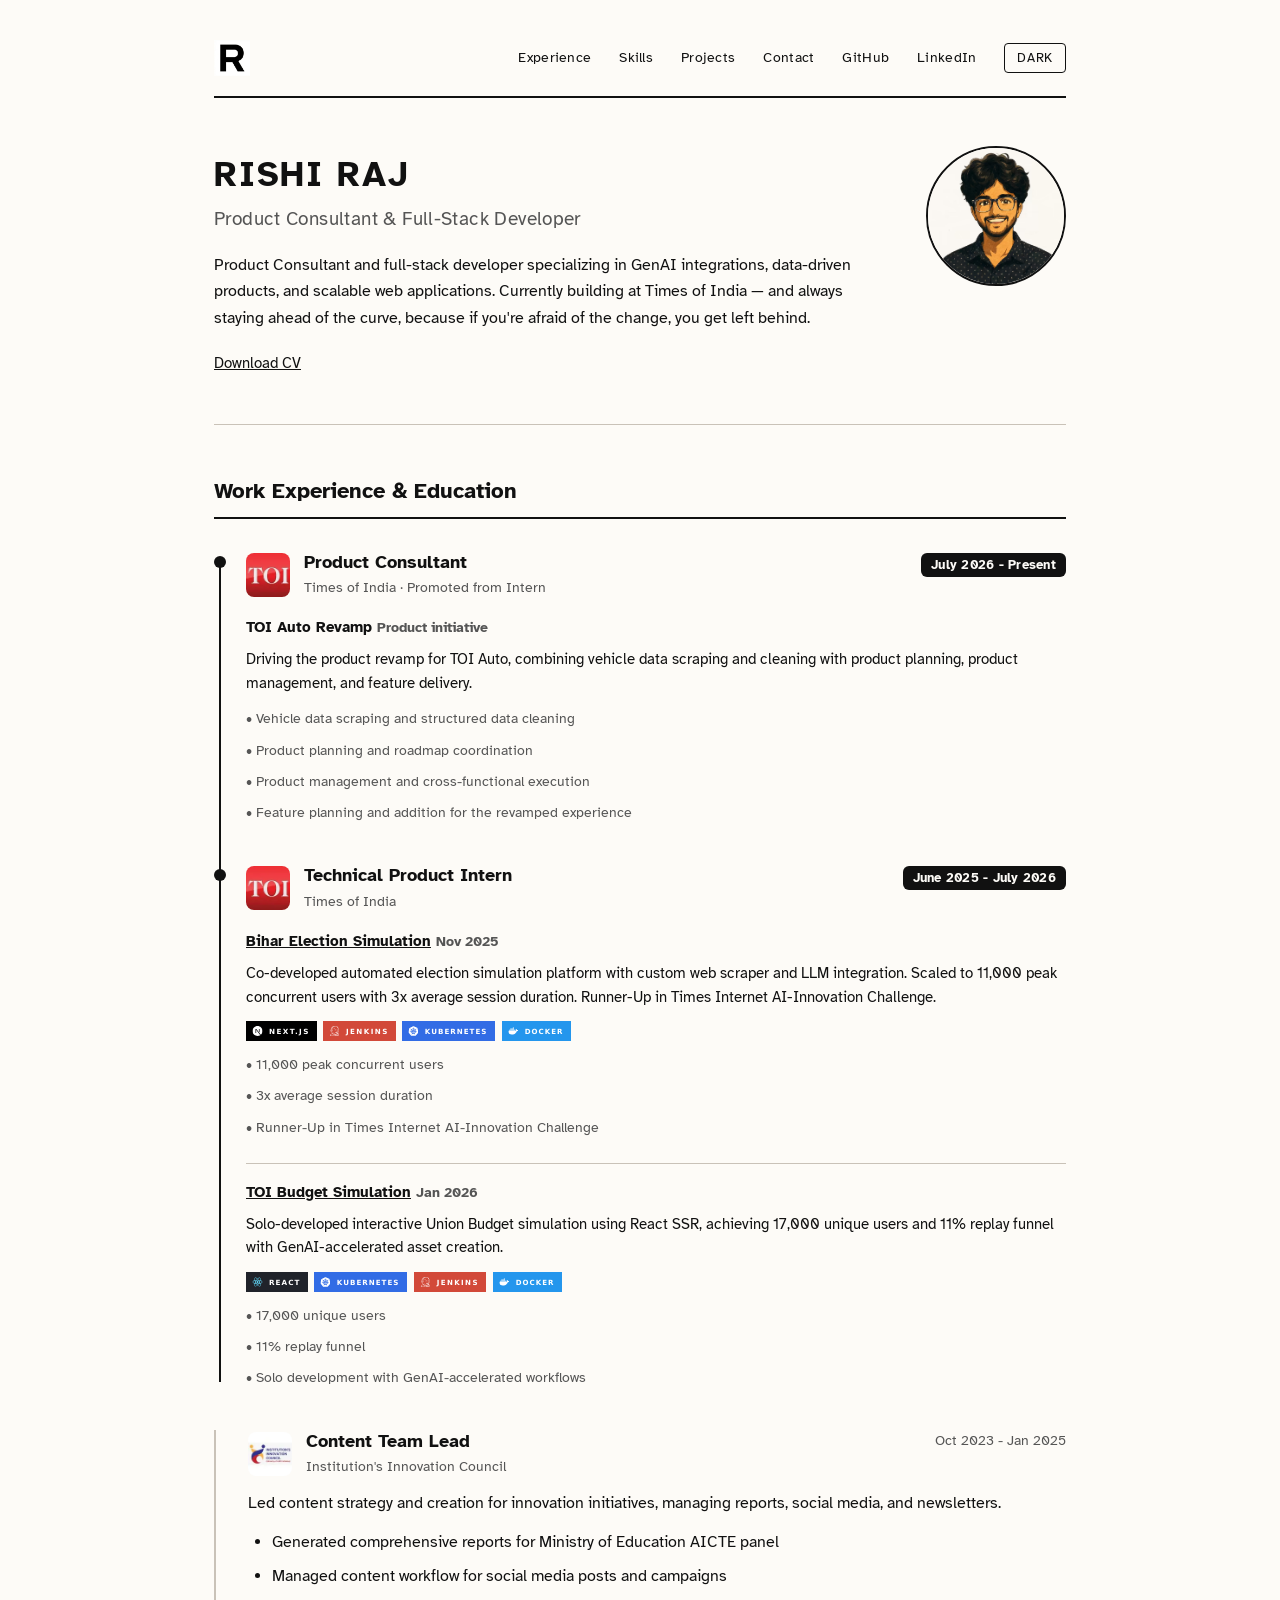
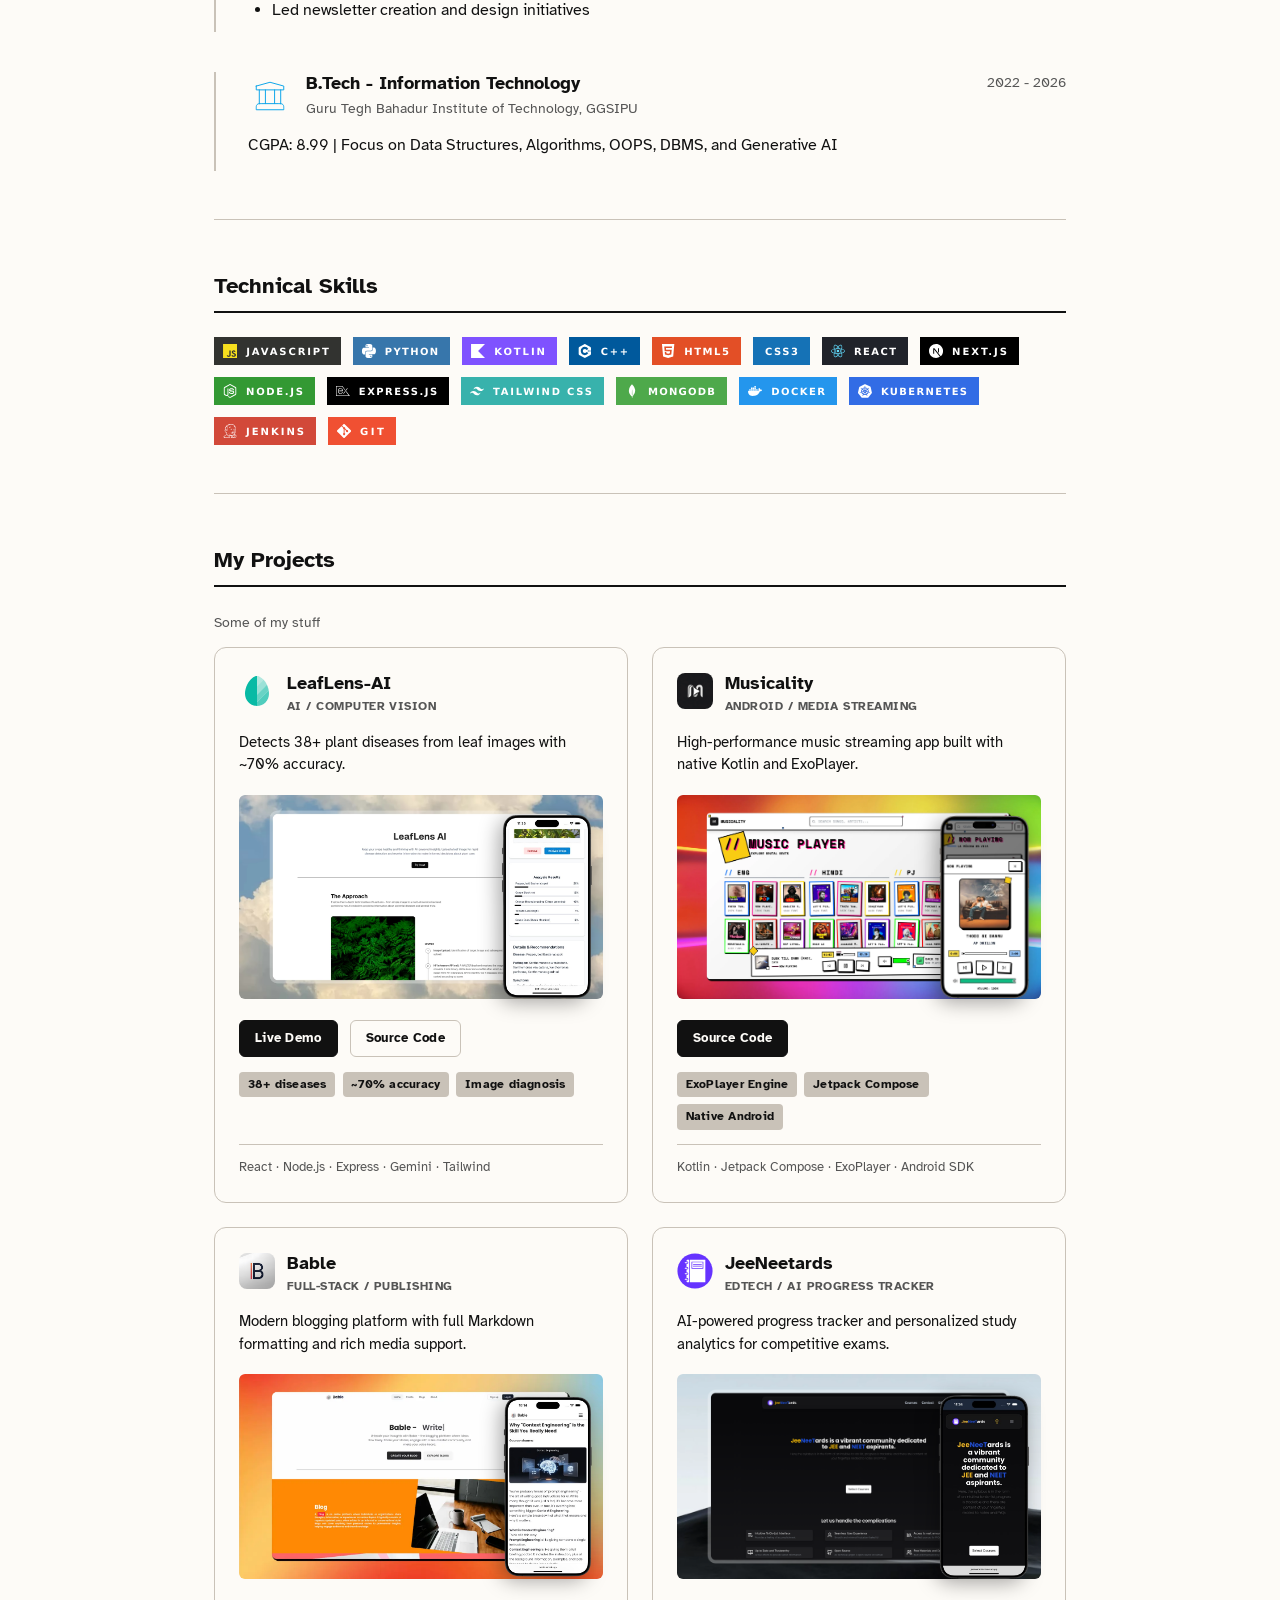
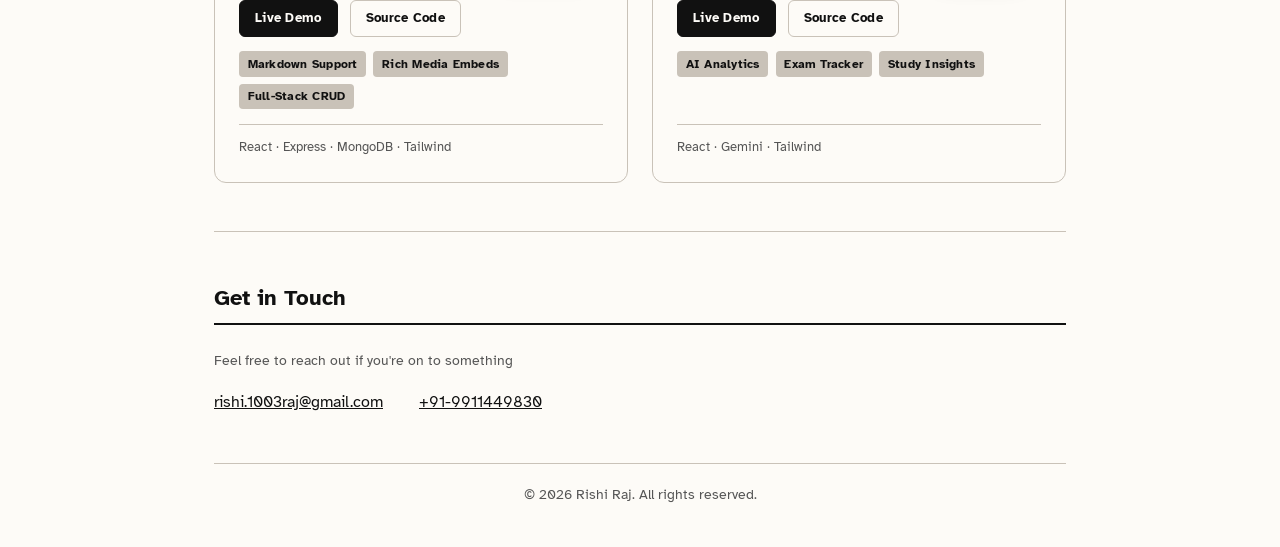
==== commit de522de0: "SEO updates" ====
--- a/index.html
+++ b/index.html
@@ -1,482 +1,757 @@
-<!DOCTYPE html>
+<!doctype html>
 <html lang="en">
-
-<head>
-    <meta charset="UTF-8">
-    <meta name="viewport" content="width=device-width, initial-scale=1.0">
+  <head>
+    <meta charset="UTF-8" />
+
+    <!-- Google Tag Manager -->
+    <script>
+      window.dataLayer = window.dataLayer || [];
+      window.dataLayer.push({ 'gtm.start': new Date().getTime(), event: 'gtm.js' });
+      function gtag(){dataLayer.push(arguments);}
+      gtag('js', new Date());
+    </script>
+    <script async src="https://www.googletagmanager.com/gtm.js?id=GTM-W84THX5M"></script>
+    <!-- End Google Tag Manager -->
+    <meta name="viewport" content="width=device-width, initial-scale=1.0" />
     <title>Rishi Raj | Product Consultant & Full-Stack Developer</title>
-    <meta name="description"
-        content="Rishi Raj is a Product Consultant and full-stack developer building data-driven products, scalable web applications, GenAI integrations, and cloud-native solutions.">
-    <meta name="author" content="Rishi Raj">
-    <meta name="robots" content="index, follow">
-    <link rel="canonical" href="https://portfolio.rishiapps.com/">
-
-    <meta property="og:title" content="Rishi Raj | Product Consultant & Full-Stack Developer">
-    <meta property="og:description"
-        content="Rishi Raj's portfolio of data-driven digital products, scalable web applications, GenAI integrations, and cloud-native solutions.">
-    <meta property="og:image" content="https://portfolio.rishiapps.com/static/share-card.webp">
-    <meta property="og:url" content="https://portfolio.rishiapps.com/">
-    <meta property="og:type" content="website">
-    <meta property="og:image:alt" content="Rishi Raj portfolio card">
-
-    <meta name="twitter:card" content="summary_large_image">
-    <meta name="twitter:title" content="Rishi Raj | Product Consultant & Full-Stack Developer">
-    <meta name="twitter:description"
-        content="Explore Rishi Raj's work across product consulting, full-stack development, GenAI integrations, and scalable web applications.">
-    <meta name="twitter:image" content="https://portfolio.rishiapps.com/static/share-card.webp">
-    <meta name="twitter:image:alt" content="Rishi Raj portfolio card">
-    <meta name="theme-color" content="#ffffff" media="(prefers-color-scheme: light)">
-    <meta name="theme-color" content="#000000" media="(prefers-color-scheme: dark)">
+    <meta
+      name="description"
+      content="Rishi Raj is a Product Consultant and full-stack developer building data-driven products, scalable web applications, GenAI integrations, and cloud-native solutions."
+    />
+    <meta name="author" content="Rishi Raj" />
+    <meta name="robots" content="index, follow" />
+    <link rel="canonical" href="https://rishiapps.com/" />
+
+    <meta
+      property="og:title"
+      content="Rishi Raj | Product Consultant & Full-Stack Developer"
+    />
+    <meta
+      property="og:description"
+      content="Rishi Raj's portfolio of data-driven digital products, scalable web applications, GenAI integrations, and cloud-native solutions."
+    />
+    <meta
+      property="og:image"
+      content="https://rishiapps.com/static/share-card.webp"
+    />
+    <meta property="og:url" content="https://rishiapps.com/" />
+    <meta property="og:type" content="website" />
+    <meta property="og:locale" content="en_IN" />
+    <meta property="og:image:alt" content="Rishi Raj portfolio card" />
+
+    <meta name="twitter:card" content="summary_large_image" />
+    <meta
+      name="twitter:title"
+      content="Rishi Raj | Product Consultant & Full-Stack Developer"
+    />
+    <meta
+      name="twitter:description"
+      content="Explore Rishi Raj's work across product consulting, full-stack development, GenAI integrations, and scalable web applications."
+    />
+    <meta
+      name="twitter:image"
+      content="https://rishiapps.com/static/share-card.webp"
+    />
+    <meta name="twitter:image:alt" content="Rishi Raj portfolio card" />
+    <meta
+      name="theme-color"
+      content="#ffffff"
+      media="(prefers-color-scheme: light)"
+    />
+    <meta
+      name="theme-color"
+      content="#000000"
+      media="(prefers-color-scheme: dark)"
+    />
 
     <script type="application/ld+json">
-        {
-            "@context": "https://schema.org",
+      {
+        "@context": "https://schema.org",
+        "@graph": [
+          {
+            "@type": "WebSite",
+            "@id": "https://rishiapps.com/#website",
+            "url": "https://rishiapps.com/",
+            "name": "Rishi Raj | Product Consultant & Full-Stack Developer",
+            "description": "Portfolio of Rishi Raj — Product Consultant and full-stack developer building data-driven products, scalable web applications, and GenAI integrations.",
+            "publisher": {
+              "@id": "https://rishiapps.com/#person"
+            },
+            "inLanguage": "en"
+          },
+          {
             "@type": "Person",
+            "@id": "https://rishiapps.com/#person",
             "name": "Rishi Raj",
-            "url": "https://portfolio.rishiapps.com/",
-            "image": "https://portfolio.rishiapps.com/static/pfp.webp",
+            "url": "https://rishiapps.com/",
+            "image": "https://rishiapps.com/static/pfp.webp",
             "jobTitle": "Product Consultant",
+            "email": "mailto:rishi.1003raj@gmail.com",
+            "telephone": "+91-9911449830",
             "description": "Product Consultant and full-stack developer focused on data-driven products, product management, scalable web applications, and GenAI integrations.",
             "worksFor": {
-                "@type": "Organization",
-                "name": "Times of India"
+              "@type": "Organization",
+              "name": "Times of India"
+            },
+            "alumniOf": {
+              "@type": "CollegeOrUniversity",
+              "name": "Guru Tegh Bahadur Institute of Technology, GGSIPU"
             },
             "sameAs": [
-                "https://github.com/rishi0810",
-                "https://linkedin.com/in/rishiraj2003"
+              "https://github.com/rishi0810",
+              "https://www.linkedin.com/in/rishiraj2003"
             ],
             "knowsAbout": [
-                "Product management",
-                "Product planning",
-                "Full-stack development",
-                "Generative AI",
-                "React",
-                "Node.js",
-                "Kotlin",
-                "Cloud-native applications",
-                "Data scraping and cleaning"
+              "Product management",
+              "Product planning",
+              "Full-stack development",
+              "Generative AI",
+              "React",
+              "Node.js",
+              "Kotlin",
+              "Cloud-native applications",
+              "Data scraping and cleaning"
             ]
+          }
+        ]
+      }
+    </script>
+
+    <link rel="stylesheet" href="style.css" />
+    <link rel="icon" href="static/logo.webp" type="image/webp" />
+    <link rel="apple-touch-icon" href="static/logo.webp" />
+    <script>
+      (function () {
+        var saved = null;
+        try { saved = localStorage.getItem("theme"); } catch (e) {}
+        var mq = window.matchMedia("(prefers-color-scheme: dark)");
+        var theme = saved || (mq.matches ? "dark" : "light");
+        document.documentElement.setAttribute("data-theme", theme);
+
+        function updateHeroAvatar(currentTheme) {
+          var avatar = document.querySelector(".hero-avatar");
+          if (avatar)
+            avatar.src =
+              currentTheme === "dark" ? "static/pfp2.avif" : "static/pfp1.avif";
         }
+
+        document.addEventListener("DOMContentLoaded", function () {
+          var btn = document.getElementById("theme-toggle");
+          if (btn) btn.textContent = theme === "dark" ? "LIGHT" : "DARK";
+          updateHeroAvatar(theme);
+        });
+
+        new MutationObserver(function () {
+          updateHeroAvatar(document.documentElement.getAttribute("data-theme"));
+        }).observe(document.documentElement, {
+          attributes: true,
+          attributeFilter: ["data-theme"],
+        });
+
+        mq.addEventListener("change", function (e) {
+          try { if (localStorage.getItem("theme")) return; } catch (err) {}
+          var t = e.matches ? "dark" : "light";
+          document.documentElement.setAttribute("data-theme", t);
+          var btn = document.getElementById("theme-toggle");
+          if (btn) btn.textContent = t === "dark" ? "LIGHT" : "DARK";
+        });
+      })();
     </script>
-
-
-    <link rel="stylesheet" href="style.css">
-    <link rel="stylesheet" href="promotion.css">
-    <link rel="icon" href="https://portfolio.rishiapps.com/static/logo.webp" type="image/webp">
-    <script>
-        (function () {
-            var mq = window.matchMedia('(prefers-color-scheme: dark)');
-            var theme = mq.matches ? 'dark' : 'light';
-            document.documentElement.setAttribute('data-theme', theme);
-
-            function updateHeroAvatar(currentTheme) {
-                var avatar = document.querySelector('.hero-avatar');
-                if (avatar) avatar.src = currentTheme === 'dark' ? 'static/pfp2.avif' : 'static/pfp1.avif';
-            }
-
-            document.addEventListener('DOMContentLoaded', function () {
-                var btn = document.getElementById('theme-toggle');
-                if (btn) btn.textContent = theme === 'dark' ? 'LIGHT' : 'DARK';
-                updateHeroAvatar(theme);
-            });
-
-            new MutationObserver(function () {
-                updateHeroAvatar(document.documentElement.getAttribute('data-theme'));
-            }).observe(document.documentElement, { attributes: true, attributeFilter: ['data-theme'] });
-
-            mq.addEventListener('change', function (e) {
-                var t = e.matches ? 'dark' : 'light';
-                document.documentElement.setAttribute('data-theme', t);
-                var btn = document.getElementById('theme-toggle');
-                if (btn) btn.textContent = t === 'dark' ? 'LIGHT' : 'DARK';
-            });
-        })();
-    </script>
-    <meta name="google-site-verification" content="4ybrRDmV7AMWx25vqahh32l8af2yoCjm2J2bdTklqQA" />
-</head>
-
-<body>
+    <meta
+      name="google-site-verification"
+      content="4ybrRDmV7AMWx25vqahh32l8af2yoCjm2J2bdTklqQA"
+    />
+  </head>
+
+  <body>
     <nav>
-        <div class="nav-left">
-            <img src="static/logo.webp" alt="RISHI RAJ" width="1024" height="1024">
+      <div class="nav-left">
+        <a href="/" aria-label="Rishi Raj Home" style="display:flex;align-items:center;text-decoration:none;">
+          <img
+            src="static/logo.webp"
+            alt="RISHI RAJ"
+            width="36"
+            height="36"
+          />
+        </a>
+      </div>
+      <button
+        class="nav-toggle"
+        id="nav-toggle"
+        onclick="toggleNav()"
+        aria-label="Toggle navigation"
+      >
+        <span></span><span></span><span></span>
+      </button>
+      <div class="nav-links" id="nav-links">
+        <a href="#experience">Experience</a>
+        <a href="#skills">Skills</a>
+        <a href="#projects">Projects</a>
+        <a href="#contact">Contact</a>
+        <a
+          href="https://github.com/rishi0810"
+          target="_blank"
+          rel="noopener noreferrer"
+          >GitHub</a
+        >
+        <a
+          href="https://www.linkedin.com/in/rishiraj2003"
+          target="_blank"
+          rel="noopener noreferrer"
+          >LinkedIn</a
+        >
+        <button id="theme-toggle" onclick="toggleTheme()">DARK</button>
+      </div>
+    </nav>
+
+    <a class="skip-link" href="#main-content">Skip to main content</a>
+
+    <main id="main-content">
+      <div class="hero">
+        <div class="hero-text">
+          <h1>RISHI RAJ <span class="muted" style="font-size:.55em;font-weight:400;display:block;letter-spacing:.02em;">Product Consultant &amp; Full-Stack Developer</span></h1>
+          <p>
+            Product Consultant and full-stack developer specializing in GenAI
+            integrations, data-driven products, and scalable web applications.
+            Currently building at Times of India — and always staying ahead of
+            the curve, because if you're afraid of the change, you get left
+            behind.
+          </p>
+          <div class="hero-links">
+            <a
+              href="static/Resume.pdf"
+              target="_blank"
+              rel="noopener noreferrer"
+              >Download CV</a
+            >
+          </div>
         </div>
-        <button class="nav-toggle" id="nav-toggle" onclick="toggleNav()" aria-label="Toggle navigation">
-            <span></span><span></span><span></span>
-        </button>
-        <div class="nav-links" id="nav-links">
-            <a href="#experience">Experience</a>
-            <a href="#skills">Skills</a>
-            <a href="#projects">Projects</a>
-            <a href="#contact">Contact</a>
-            <a href="https://github.com/rishi0810" target="_blank" rel="noopener noreferrer">GitHub</a>
-            <a href="https://linkedin.com/in/rishiraj2003" target="_blank" rel="noopener noreferrer">LinkedIn</a>
-            <button id="theme-toggle" onclick="toggleTheme()">DARK</button>
+        <img
+          class="hero-avatar"
+          src="static/pfp1.avif"
+          alt="Rishi Raj"
+          width="200"
+          height="200"
+          fetchpriority="high"
+        />
+      </div>
+
+      <hr />
+
+      <section id="experience" aria-labelledby="experience-heading">
+        <h2 id="experience-heading">Work Experience & Education</h2>
+
+        <div class="timeline-wrapper">
+          <div class="timeline-item">
+            <div class="timeline-dot"></div>
+            <div class="timeline-content">
+              <div class="timeline-header">
+                <div class="exp-title-row">
+                  <img
+                    src="static/toi.webp"
+                    alt="Times of India"
+                    class="exp-logo"
+                    width="100"
+                    height="100"
+                    loading="lazy"
+                  />
+                  <div>
+                    <h3>Product Consultant</h3>
+                    <div class="company">
+                      Times of India · Promoted from Intern
+                    </div>
+                  </div>
+                </div>
+                <div class="timeline-badge">
+                  <span class="timeline-date">July 2026 - Present</span>
+                </div>
+              </div>
+
+              <div class="exp-projects">
+                <div class="exp-proj">
+                  <div class="exp-proj-head">
+                    TOI Auto Revamp <small>Product initiative</small>
+                  </div>
+                  <p>
+                    Driving the product revamp for TOI Auto, combining vehicle
+                    data scraping and cleaning with product planning, product
+                    management, and feature delivery.
+                  </p>
+                  <ul class="highlights">
+                    <li>Vehicle data scraping and structured data cleaning</li>
+                    <li>Product planning and roadmap coordination</li>
+                    <li>Product management and cross-functional execution</li>
+                    <li>
+                      Feature planning and addition for the revamped experience
+                    </li>
+                  </ul>
+                </div>
+              </div>
+            </div>
+          </div>
+
+          <div class="timeline-item">
+            <div class="timeline-dot"></div>
+            <div class="timeline-content">
+              <div class="timeline-header">
+                <div class="exp-title-row">
+                  <img
+                    src="static/toi.webp"
+                    alt="Times of India"
+                    class="exp-logo"
+                    width="100"
+                    height="100"
+                    loading="lazy"
+                  />
+                  <div>
+                    <h3>Technical Product Intern</h3>
+                    <div class="company">Times of India</div>
+                  </div>
+                </div>
+                <div class="timeline-badge">
+                  <span class="timeline-date">June 2025 - July 2026</span>
+                </div>
+              </div>
+
+              <div class="exp-projects">
+                <div class="exp-proj">
+                  <div class="exp-proj-head">
+                    <a
+                      href="https://timesofindia.indiatimes.com/elections/assembly-elections/bihar/simulation-room/"
+                      target="_blank"
+                      rel="noopener noreferrer"
+                      >Bihar Election Simulation</a
+                    >
+                    <small>Nov 2025</small>
+                  </div>
+                  <p>
+                    Co-developed automated election simulation platform with
+                    custom web scraper and LLM integration. Scaled to 11,000
+                    peak concurrent users with 3x average session duration.
+                    Runner-Up in Times Internet AI-Innovation Challenge.
+                  </p>
+                  <ul class="tech-list">
+                    <li><img src="static/badges/nextjs.svg" alt="Next.js" width="99" height="28" loading="lazy" /></li>
+                    <li><img src="static/badges/jenkins.svg" alt="Jenkins" width="102" height="28" loading="lazy" /></li>
+                    <li><img src="static/badges/kubernetes.svg" alt="Kubernetes" width="131" height="28" loading="lazy" /></li>
+                    <li><img src="static/badges/docker.svg" alt="Docker" width="98" height="28" loading="lazy" /></li>
+                  </ul>
+                  <ul class="highlights">
+                    <li>11,000 peak concurrent users</li>
+                    <li>3x average session duration</li>
+                    <li>Runner-Up in Times Internet AI-Innovation Challenge</li>
+                  </ul>
+                </div>
+                <div class="exp-proj">
+                  <div class="exp-proj-head">
+                    <a
+                      href="https://timesofindia.indiatimes.com/business/budget/simulation-room/"
+                      target="_blank"
+                      rel="noopener noreferrer"
+                      >TOI Budget Simulation</a
+                    >
+                    <small>Jan 2026</small>
+                  </div>
+                  <p>
+                    Solo-developed interactive Union Budget simulation using
+                    React SSR, achieving 17,000 unique users and 11% replay
+                    funnel with GenAI-accelerated asset creation.
+                  </p>
+                  <ul class="tech-list">
+                    <li><img src="static/badges/react.svg" alt="React SSR" width="86" height="28" loading="lazy" /></li>
+                    <li><img src="static/badges/kubernetes.svg" alt="Kubernetes" width="131" height="28" loading="lazy" /></li>
+                    <li><img src="static/badges/jenkins.svg" alt="Jenkins" width="102" height="28" loading="lazy" /></li>
+                    <li><img src="static/badges/docker.svg" alt="Docker" width="98" height="28" loading="lazy" /></li>
+                  </ul>
+                  <ul class="highlights">
+                    <li>17,000 unique users</li>
+                    <li>11% replay funnel</li>
+                    <li>Solo development with GenAI-accelerated workflows</li>
+                  </ul>
+                </div>
+              </div>
+            </div>
+          </div>
         </div>
-    </nav>
-
-    <a class="skip-link" href="#main-content">Skip to main content</a>
-
-    <main id="main-content">
-    <div class="hero">
-        <div class="hero-text">
-            <h1>RISHI RAJ</h1>
-            <p>Full stack, some python and mostly a Gen AI power user. Technical Product Consultant, and likes to remain ahead of the curve as if you are afraid of the change, you are left behind</p>
-            <div class="hero-links">
-                <a href="static/Resume.pdf" target="_blank" rel="noopener noreferrer">Download CV</a>
-            </div>
+
+        <div class="standalone-exp-list">
+          <div class="exp-item">
+            <div class="exp-header">
+              <div class="exp-title-row">
+                <img
+                  src="static/iic.webp"
+                  alt="Institution's Innovation Council"
+                  class="exp-logo"
+                  width="100"
+                  height="100"
+                  loading="lazy"
+                />
+                <div>
+                  <h3>Content Team Lead</h3>
+                  <div class="company">Institution's Innovation Council</div>
+                </div>
+              </div>
+              <div class="date">Oct 2023 - Jan 2025</div>
+            </div>
+            <p>
+              Led content strategy and creation for innovation initiatives,
+              managing reports, social media, and newsletters.
+            </p>
+            <ul>
+              <li>
+                Generated comprehensive reports for Ministry of Education AICTE
+                panel
+              </li>
+              <li>
+                Managed content workflow for social media posts and campaigns
+              </li>
+              <li>Led newsletter creation and design initiatives</li>
+            </ul>
+          </div>
+
+          <div class="exp-item">
+            <div class="exp-header">
+              <div class="exp-title-row">
+                <img
+                  src="static/uni.svg"
+                  alt="University Logo"
+                  class="exp-logo"
+                  width="800"
+                  height="800"
+                  loading="lazy"
+                />
+                <div>
+                  <h3>B.Tech - Information Technology</h3>
+                  <div class="company">
+                    Guru Tegh Bahadur Institute of Technology, GGSIPU
+                  </div>
+                </div>
+              </div>
+              <div class="date">2022 - 2026</div>
+            </div>
+            <p>
+              CGPA: 8.99 | Focus on Data Structures, Algorithms, OOPS, DBMS, and
+              Generative AI
+            </p>
+          </div>
         </div>
-        <img class="hero-avatar" src="static/pfp1.avif" alt="Rishi Raj" width="200" height="200">
-    </div>
-
-    <hr>
-
-    <section id="experience">
-        <h2>Work Experience & Education</h2>
-
-        <div class="timeline-wrapper">
-            <div class="timeline-item">
-                <div class="timeline-dot"></div>
-                <div class="timeline-content">
-                    <div class="timeline-header">
-                        <div class="exp-title-row">
-                            <img src="static/toi.webp" alt="Times of India" class="exp-logo" width="100" height="100" loading="lazy">
-                            <div>
-                                <h3>Product Consultant</h3>
-                                <div class="company">Times of India · Promoted from Intern</div>
-                            </div>
-                        </div>
-                        <div class="timeline-badge">
-                            <span class="timeline-date">July 2026 - Present</span>
-                        </div>
-                    </div>
-
-                    <div class="exp-projects">
-                        <div class="exp-proj">
-                            <div class="exp-proj-head">TOI Auto Revamp <small>Product initiative</small></div>
-                            <p>Driving the product revamp for TOI Auto, combining vehicle data scraping and cleaning with product planning, product management, and feature delivery.</p>
-                            <ul class="highlights">
-                                <li>Vehicle data scraping and structured data cleaning</li>
-                                <li>Product planning and roadmap coordination</li>
-                                <li>Product management and cross-functional execution</li>
-                                <li>Feature planning and addition for the revamped experience</li>
-                            </ul>
-                        </div>
-                    </div>
-                </div>
-            </div>
-
-            <div class="timeline-item">
-                <div class="timeline-dot"></div>
-                <div class="timeline-content">
-                    <div class="timeline-header">
-                        <div class="exp-title-row">
-                            <img src="static/toi.webp" alt="Times of India" class="exp-logo" width="100" height="100" loading="lazy">
-                            <div>
-                                <h3>Technical Product Intern</h3>
-                                <div class="company">Times of India</div>
-                            </div>
-                        </div>
-                        <div class="timeline-badge">
-                            <span class="timeline-date">June 2025 - July 2026</span>
-                        </div>
-                    </div>
-
-                    <div class="exp-projects">
-                        <div class="exp-proj">
-                            <div class="exp-proj-head"><a
-                                    href="https://timesofindia.indiatimes.com/elections/assembly-elections/bihar/simulation-room/"
-                                    target="_blank" rel="noopener noreferrer">Bihar Election Simulation</a> <small>Nov 2025</small></div>
-                            <p>Co-developed automated election simulation platform with custom web scraper and LLM integration.
-                                Scaled to 11,000 peak concurrent users with 3x average session duration. Runner-Up in Times
-                                Internet AI-Innovation Challenge.</p>
-                            <ul class="tech-list">
-                                <li><img src="https://img.shields.io/badge/Next.js-000000?style=for-the-badge&logo=next.js&logoColor=white"
-                                        alt="Next.js"></li>
-                                <li><img src="https://img.shields.io/badge/Jenkins-D24939?style=for-the-badge&logo=jenkins&logoColor=white"
-                                        alt="Jenkins"></li>
-                                <li><img src="https://img.shields.io/badge/Kubernetes-326CE5?style=for-the-badge&logo=kubernetes&logoColor=white"
-                                        alt="Kubernetes"></li>
-                                <li><img src="https://img.shields.io/badge/Docker-2496ED?style=for-the-badge&logo=docker&logoColor=white"
-                                        alt="Docker"></li>
-                            </ul>
-                            <ul class="highlights">
-                                <li>11,000 peak concurrent users</li>
-                                <li>3x average session duration</li>
-                                <li>Runner-Up in Times Internet AI-Innovation Challenge</li>
-                            </ul>
-                        </div>
-                        <div class="exp-proj">
-                            <div class="exp-proj-head"><a
-                                    href="https://timesofindia.indiatimes.com/business/budget/simulation-room/"
-                                    target="_blank" rel="noopener noreferrer">TOI Budget Simulation</a> <small>Jan 2026</small></div>
-                            <p>Solo-developed interactive Union Budget simulation using React SSR, achieving 17,000 unique users
-                                and 11% replay funnel with GenAI-accelerated asset creation.</p>
-                            <ul class="tech-list">
-                                <li><img src="https://img.shields.io/badge/React-20232A?style=for-the-badge&logo=react&logoColor=61DAFB"
-                                        alt="React SSR"></li>
-                                <li><img src="https://img.shields.io/badge/Kubernetes-326CE5?style=for-the-badge&logo=kubernetes&logoColor=white"
-                                        alt="Kubernetes"></li>
-                                <li><img src="https://img.shields.io/badge/Jenkins-D24939?style=for-the-badge&logo=jenkins&logoColor=white"
-                                        alt="Jenkins"></li>
-                                <li><img src="https://img.shields.io/badge/Docker-2496ED?style=for-the-badge&logo=docker&logoColor=white"
-                                        alt="Docker"></li>
-                            </ul>
-                            <ul class="highlights">
-                                <li>17,000 unique users</li>
-                                <li>11% replay funnel</li>
-                                <li>Solo development with GenAI-accelerated workflows</li>
-                            </ul>
-                        </div>
-                    </div>
-                </div>
-            </div>
+      </section>
+
+      <hr />
+
+      <section id="skills" aria-labelledby="skills-heading">
+        <h2 id="skills-heading">Technical Skills</h2>
+        <div class="skills-grid">
+          <img src="static/badges/javascript.svg" alt="JavaScript" width="127" height="28" loading="lazy" />
+          <img src="static/badges/python.svg" alt="Python" width="98" height="28" loading="lazy" />
+          <img src="static/badges/kotlin.svg" alt="Kotlin" width="95" height="28" loading="lazy" />
+          <img src="static/badges/cpp.svg" alt="C++" width="72" height="28" loading="lazy" />
+          <img src="static/badges/html5.svg" alt="HTML" width="88" height="28" loading="lazy" />
+          <img src="static/badges/css3.svg" alt="CSS" width="57" height="28" loading="lazy" />
+          <img src="static/badges/react.svg" alt="React" width="86" height="28" loading="lazy" />
+          <img src="static/badges/nextjs.svg" alt="Next.js" width="99" height="28" loading="lazy" />
+          <img src="static/badges/nodejs.svg" alt="Node.js" width="101" height="28" loading="lazy" />
+          <img src="static/badges/expressjs.svg" alt="Express" width="123" height="28" loading="lazy" />
+          <img src="static/badges/tailwindcss.svg" alt="Tailwind" width="143" height="28" loading="lazy" />
+          <img src="static/badges/mongodb.svg" alt="MongoDB" width="111" height="28" loading="lazy" />
+          <img src="static/badges/docker.svg" alt="Docker" width="98" height="28" loading="lazy" />
+          <img src="static/badges/kubernetes.svg" alt="Kubernetes" width="131" height="28" loading="lazy" />
+          <img src="static/badges/jenkins.svg" alt="Jenkins" width="102" height="28" loading="lazy" />
+          <img src="static/badges/git.svg" alt="Git" width="68" height="28" loading="lazy" />
         </div>
-
-        <div class="standalone-exp-list">
-            <div class="exp-item">
-                <div class="exp-header">
-                    <div class="exp-title-row">
-                        <img src="static/iic.webp" alt="Institution's Innovation Council" class="exp-logo" width="100" height="100" loading="lazy">
-                        <div>
-                            <h3>Content Team Lead</h3>
-                            <div class="company">Institution's Innovation Council</div>
-                        </div>
-                    </div>
-                    <div class="date">Oct 2023 - Jan 2025</div>
-                </div>
-                <p>Led content strategy and creation for innovation initiatives, managing reports, social media, and
-                    newsletters.</p>
-                <ul>
-                    <li>Generated comprehensive reports for Ministry of Education AICTE panel</li>
-                    <li>Managed content workflow for social media posts and campaigns</li>
-                    <li>Led newsletter creation and design initiatives</li>
-                </ul>
-            </div>
-
-            <div class="exp-item">
-                <div class="exp-header">
-                    <div class="exp-title-row">
-                        <img src="static/uni.svg" alt="University Logo" class="exp-logo" width="800" height="800" loading="lazy">
-                        <div>
-                            <h3>B.Tech - Information Technology</h3>
-                            <div class="company">Guru Tegh Bahadur Institute of Technology, GGSIPU</div>
-                        </div>
-                    </div>
-                    <div class="date">2022 - 2026</div>
-                </div>
-                <p>CGPA: 8.99 | Focus on Data Structures, Algorithms, OOPS, DBMS, and Generative AI</p>
-            </div>
+      </section>
+
+      <hr />
+
+      <section id="projects" aria-labelledby="projects-heading">
+        <h2 id="projects-heading">My Projects</h2>
+        <p class="muted">Some of my stuff</p>
+
+        <div class="projects-grid">
+          <div class="project">
+            <div class="project-header">
+              <img
+                src="static/screenshots/lll.svg"
+                alt="LeafLens-AI logo"
+                width="800"
+                height="800"
+                loading="lazy"
+              />
+              <div>
+                <h3>LeafLens-AI</h3>
+                <span class="project-category">AI / Computer Vision</span>
+              </div>
+            </div>
+
+            <p class="project-value-prop">
+              Detects 38+ plant diseases from leaf images with ~70% accuracy.
+            </p>
+
+            <div class="screenshots-container">
+              <div class="screenshot-item">
+                <img
+                  src="static/screenshots/lld.avif"
+                  alt="LeafLens-AI desktop"
+                  loading="lazy"
+                  width="1280"
+                  height="720"
+                />
+              </div>
+              <div class="screenshot-item">
+                <img
+                  src="static/screenshots/llm.webp"
+                  alt="LeafLens-AI mobile"
+                  loading="lazy"
+                  width="351"
+                  height="710"
+                />
+              </div>
+            </div>
+
+            <div class="project-actions">
+              <a
+                href="https://leaflens.rishiapps.com/"
+                target="_blank"
+                rel="noopener noreferrer"
+                class="btn btn-primary"
+                >Live Demo</a
+              >
+              <a
+                href="https://github.com/rishi0810/LeafLens-AI"
+                target="_blank"
+                rel="noopener noreferrer"
+                class="btn btn-secondary"
+                >Source Code</a
+              >
+            </div>
+
+            <div class="project-metrics">
+              <span class="metric-tag">38+ diseases</span>
+              <span class="metric-tag">~70% accuracy</span>
+              <span class="metric-tag">Image diagnosis</span>
+            </div>
+
+            <div class="project-tech-stack">
+              React · Node.js · Express · Gemini · Tailwind
+            </div>
+          </div>
+
+          <div class="project">
+            <div class="project-header">
+              <img
+                src="static/screenshots/mcli.webp"
+                alt="Musicality logo"
+                width="800"
+                height="800"
+                loading="lazy"
+              />
+              <div>
+                <h3>Musicality</h3>
+                <span class="project-category">Android / Media Streaming</span>
+              </div>
+            </div>
+
+            <p class="project-value-prop">
+              High-performance music streaming app built with native Kotlin and
+              ExoPlayer.
+            </p>
+
+            <div class="screenshots-container">
+              <div class="screenshot-item">
+                <img
+                  src="static/screenshots/mcld.webp"
+                  alt="Musicality desktop"
+                  loading="lazy"
+                  width="3600"
+                  height="2025"
+                />
+              </div>
+              <div class="screenshot-item">
+                <img
+                  src="static/screenshots/mclm.webp"
+                  alt="Musicality mobile"
+                  loading="lazy"
+                  width="395"
+                  height="800"
+                />
+              </div>
+            </div>
+
+            <div class="project-actions">
+              <a
+                href="https://github.com/rishi0810/Musicality-App"
+                target="_blank"
+                rel="noopener noreferrer"
+                class="btn btn-primary"
+                >Source Code</a
+              >
+            </div>
+
+            <div class="project-metrics">
+              <span class="metric-tag">ExoPlayer Engine</span>
+              <span class="metric-tag">Jetpack Compose</span>
+              <span class="metric-tag">Native Android</span>
+            </div>
+
+            <div class="project-tech-stack">
+              Kotlin · Jetpack Compose · ExoPlayer · Android SDK
+            </div>
+          </div>
+
+          <div class="project">
+            <div class="project-header">
+              <img
+                src="static/screenshots/bbl.avif"
+                alt="Bable logo"
+                width="1080"
+                height="1080"
+                loading="lazy"
+              />
+              <div>
+                <h3>Bable</h3>
+                <span class="project-category">Full-Stack / Publishing</span>
+              </div>
+            </div>
+
+            <p class="project-value-prop">
+              Modern blogging platform with full Markdown formatting and rich
+              media support.
+            </p>
+
+            <div class="screenshots-container">
+              <div class="screenshot-item">
+                <img
+                  src="static/screenshots/bbd.webp"
+                  alt="Bable desktop"
+                  loading="lazy"
+                  width="1280"
+                  height="720"
+                />
+              </div>
+              <div class="screenshot-item">
+                <img
+                  src="static/screenshots/bbm.webp"
+                  alt="Bable mobile"
+                  loading="lazy"
+                  width="349"
+                  height="714"
+                />
+              </div>
+            </div>
+
+            <div class="project-actions">
+              <a
+                href="https://bable.rishiapps.com/"
+                target="_blank"
+                rel="noopener noreferrer"
+                class="btn btn-primary"
+                >Live Demo</a
+              >
+              <a
+                href="https://github.com/rishi0810/Bable"
+                target="_blank"
+                rel="noopener noreferrer"
+                class="btn btn-secondary"
+                >Source Code</a
+              >
+            </div>
+
+            <div class="project-metrics">
+              <span class="metric-tag">Markdown Support</span>
+              <span class="metric-tag">Rich Media Embeds</span>
+              <span class="metric-tag">Full-Stack CRUD</span>
+            </div>
+
+            <div class="project-tech-stack">
+              React · Express · MongoDB · Tailwind
+            </div>
+          </div>
+
+          <div class="project">
+            <div class="project-header">
+              <img
+                src="static/screenshots/jnl.svg"
+                alt="JeeNeetards logo"
+                width="800"
+                height="800"
+                loading="lazy"
+              />
+              <div>
+                <h3>JeeNeetards</h3>
+                <span class="project-category"
+                  >EdTech / AI Progress Tracker</span
+                >
+              </div>
+            </div>
+
+            <p class="project-value-prop">
+              AI-powered progress tracker and personalized study analytics for
+              competitive exams.
+            </p>
+
+            <div class="screenshots-container">
+              <div class="screenshot-item">
+                <img
+                  src="static/screenshots/jnd.webp"
+                  alt="JeeNeetards desktop"
+                  loading="lazy"
+                  width="3600"
+                  height="2025"
+                />
+              </div>
+              <div class="screenshot-item">
+                <img
+                  src="static/screenshots/jnm.webp"
+                  alt="JeeNeetards mobile"
+                  loading="lazy"
+                  width="352"
+                  height="708"
+                />
+              </div>
+            </div>
+
+            <div class="project-actions">
+              <a
+                href="https://jeeneetardsv1.vercel.app/"
+                target="_blank"
+                rel="noopener noreferrer"
+                class="btn btn-primary"
+                >Live Demo</a
+              >
+              <a
+                href="https://github.com/rishi0810/JeeNeeTards"
+                target="_blank"
+                rel="noopener noreferrer"
+                class="btn btn-secondary"
+                >Source Code</a
+              >
+            </div>
+
+            <div class="project-metrics">
+              <span class="metric-tag">AI Analytics</span>
+              <span class="metric-tag">Exam Tracker</span>
+              <span class="metric-tag">Study Insights</span>
+            </div>
+
+            <div class="project-tech-stack">React · Gemini · Tailwind</div>
+          </div>
         </div>
-    </section>
-
-    <hr>
-
-    <section id="skills">
-        <h2>Technical Skills</h2>
-        <div class="skills-grid">
-            <img src="https://img.shields.io/badge/JavaScript-323330?style=for-the-badge&logo=javascript&logoColor=F7DF1E"
-                alt="JavaScript">
-            <img src="https://img.shields.io/badge/Python-3776AB?style=for-the-badge&logo=python&logoColor=white"
-                alt="Python">
-            <img src="https://img.shields.io/badge/Kotlin-7F52FF?style=for-the-badge&logo=kotlin&logoColor=white"
-                alt="Kotlin">
-            <img src="https://img.shields.io/badge/C++-00599C?style=for-the-badge&logo=cplusplus&logoColor=white"
-                alt="C++">
-            <img src="https://img.shields.io/badge/HTML5-E34F26?style=for-the-badge&logo=html5&logoColor=white"
-                alt="HTML">
-            <img src="https://img.shields.io/badge/CSS3-1572B6?style=for-the-badge&logo=css3&logoColor=white" alt="CSS">
-            <img src="https://img.shields.io/badge/React-20232A?style=for-the-badge&logo=react&logoColor=61DAFB"
-                alt="React">
-            <img src="https://img.shields.io/badge/Next.js-000000?style=for-the-badge&logo=next.js&logoColor=white"
-                alt="Next.js">
-            <img src="https://img.shields.io/badge/Node.js-339933?style=for-the-badge&logo=nodedotjs&logoColor=white"
-                alt="Node.js">
-            <img src="https://img.shields.io/badge/Express.js-000000?style=for-the-badge&logo=express&logoColor=white"
-                alt="Express">
-            <img src="https://img.shields.io/badge/Tailwind_CSS-38B2AC?style=for-the-badge&logo=tailwind-css&logoColor=white"
-                alt="Tailwind">
-            <img src="https://img.shields.io/badge/MongoDB-4EA94B?style=for-the-badge&logo=mongodb&logoColor=white"
-                alt="MongoDB">
-            <img src="https://img.shields.io/badge/Docker-2496ED?style=for-the-badge&logo=docker&logoColor=white"
-                alt="Docker">
-            <img src="https://img.shields.io/badge/Kubernetes-326CE5?style=for-the-badge&logo=kubernetes&logoColor=white"
-                alt="Kubernetes">
-            <img src="https://img.shields.io/badge/Jenkins-D24939?style=for-the-badge&logo=jenkins&logoColor=white"
-                alt="Jenkins">
-            <img src="https://img.shields.io/badge/Git-F05032?style=for-the-badge&logo=git&logoColor=white" alt="Git">
-        </div>
-    </section>
-
-    <hr>
-
-    <section id="projects">
-        <h2>My Projects</h2>
-        <p class="muted">Some of my stuff</p>
-
-        <div class="projects-grid">
-            <div class="project">
-                <div class="project-header">
-                    <img src="static/screenshots/lll.svg" alt="LeafLens-AI logo" width="800" height="800" loading="lazy">
-                    <div>
-                        <h3>LeafLens-AI</h3>
-                        <span class="project-category">AI / Computer Vision</span>
-                    </div>
-                </div>
-
-                <p class="project-value-prop">Detects 38+ plant diseases from leaf images with ~70% accuracy.</p>
-
-                <div class="screenshots-container">
-                    <div class="screenshot-item">
-                        <img src="static/screenshots/lld.avif" alt="LeafLens-AI desktop" loading="lazy" width="1280" height="720">
-                    </div>
-                    <div class="screenshot-item">
-                        <img src="static/screenshots/llm.webp" alt="LeafLens-AI mobile" loading="lazy" width="351" height="710">
-                    </div>
-                </div>
-
-                <div class="project-actions">
-                    <a href="https://leaflens.rishiapps.com/" target="_blank" rel="noopener noreferrer" class="btn btn-primary">Live Demo</a>
-                    <a href="https://github.com/rishi0810/LeafLens-AI" target="_blank" rel="noopener noreferrer" class="btn btn-secondary">Source Code</a>
-                </div>
-
-                <div class="project-metrics">
-                    <span class="metric-tag">38+ diseases</span>
-                    <span class="metric-tag">~70% accuracy</span>
-                    <span class="metric-tag">Image diagnosis</span>
-                </div>
-
-                <div class="project-tech-stack">
-                    React · Node.js · Express · Gemini · Tailwind
-                </div>
-            </div>
-
-            <div class="project">
-                <div class="project-header">
-                    <img src="static/screenshots/mcli.webp" alt="Musicality logo" width="800" height="800" loading="lazy">
-                    <div>
-                        <h3>Musicality</h3>
-                        <span class="project-category">Android / Media Streaming</span>
-                    </div>
-                </div>
-
-                <p class="project-value-prop">High-performance music streaming app built with native Kotlin and ExoPlayer.</p>
-
-                <div class="screenshots-container">
-                    <div class="screenshot-item">
-                        <img src="static/screenshots/mcld.webp" alt="Musicality desktop" loading="lazy" width="3600" height="2025">
-                    </div>
-                    <div class="screenshot-item">
-                        <img src="static/screenshots/mclm.webp" alt="Musicality mobile" loading="lazy" width="395" height="800">
-                    </div>
-                </div>
-
-                <div class="project-actions">
-                    <a href="https://github.com/rishi0810/Musicality-App" target="_blank" rel="noopener noreferrer" class="btn btn-primary">Source Code</a>
-                </div>
-
-                <div class="project-metrics">
-                    <span class="metric-tag">ExoPlayer Engine</span>
-                    <span class="metric-tag">Jetpack Compose</span>
-                    <span class="metric-tag">Native Android</span>
-                </div>
-
-                <div class="project-tech-stack">
-                    Kotlin · Jetpack Compose · ExoPlayer · Android SDK
-                </div>
-            </div>
-
-            <div class="project">
-                <div class="project-header">
-                    <img src="static/screenshots/bbl.avif" alt="Bable logo" width="1080" height="1080" loading="lazy">
-                    <div>
-                        <h3>Bable</h3>
-                        <span class="project-category">Full-Stack / Publishing</span>
-                    </div>
-                </div>
-
-                <p class="project-value-prop">Modern blogging platform with full Markdown formatting and rich media support.</p>
-
-                <div class="screenshots-container">
-                    <div class="screenshot-item">
-                        <img src="static/screenshots/bbd.webp" alt="Bable desktop" loading="lazy" width="1280" height="720">
-                    </div>
-                    <div class="screenshot-item">
-                        <img src="static/screenshots/bbm.webp" alt="Bable mobile" loading="lazy" width="349" height="714">
-                    </div>
-                </div>
-
-                <div class="project-actions">
-                    <a href="https://bable.rishiapps.com/" target="_blank" rel="noopener noreferrer" class="btn btn-primary">Live Demo</a>
-                    <a href="https://github.com/rishi0810/Bable" target="_blank" rel="noopener noreferrer" class="btn btn-secondary">Source Code</a>
-                </div>
-
-                <div class="project-metrics">
-                    <span class="metric-tag">Markdown Support</span>
-                    <span class="metric-tag">Rich Media Embeds</span>
-                    <span class="metric-tag">Full-Stack CRUD</span>
-                </div>
-
-                <div class="project-tech-stack">
-                    React · Express · MongoDB · Tailwind
-                </div>
-            </div>
-
-            <div class="project">
-                <div class="project-header">
-                    <img src="static/screenshots/jnl.svg" alt="JeeNeetards logo" width="800" height="800" loading="lazy">
-                    <div>
-                        <h3>JeeNeetards</h3>
-                        <span class="project-category">EdTech / AI Progress Tracker</span>
-                    </div>
-                </div>
-
-                <p class="project-value-prop">AI-powered progress tracker and personalized study analytics for competitive exams.</p>
-
-                <div class="screenshots-container">
-                    <div class="screenshot-item">
-                        <img src="static/screenshots/jnd.webp" alt="JeeNeetards desktop" loading="lazy" width="3600" height="2025">
-                    </div>
-                    <div class="screenshot-item">
-                        <img src="static/screenshots/jnm.webp" alt="JeeNeetards mobile" loading="lazy" width="352" height="708">
-                    </div>
-                </div>
-
-                <div class="project-actions">
-                    <a href="https://jeeneetardsv1.vercel.app/" target="_blank" rel="noopener noreferrer" class="btn btn-primary">Live Demo</a>
-                    <a href="https://github.com/rishi0810/JeeNeeTards" target="_blank" rel="noopener noreferrer" class="btn btn-secondary">Source Code</a>
-                </div>
-
-                <div class="project-metrics">
-                    <span class="metric-tag">AI Analytics</span>
-                    <span class="metric-tag">Exam Tracker</span>
-                    <span class="metric-tag">Study Insights</span>
-                </div>
-
-                <div class="project-tech-stack">
-                    React · Gemini · Tailwind
-                </div>
-            </div>
-        </div>
-    </section>
-
-    <hr>
-
-    <section id="contact">
-        <h2>Get in Touch</h2>
+      </section>
+
+      <hr />
+
+      <section id="contact" aria-labelledby="contact-heading">
+        <h2 id="contact-heading">Get in Touch</h2>
         <p class="muted">Feel free to reach out if you're on to something</p>
         <div class="contact-info">
-            <a href="mailto:rishi.1003raj@gmail.com">rishi.1003raj@gmail.com</a>
-            <a href="tel:+919911449830">+91-9911449830</a>
+          <a href="mailto:rishi.1003raj@gmail.com">rishi.1003raj@gmail.com</a>
+          <a href="tel:+919911449830">+91-9911449830</a>
         </div>
-    </section>
-
+      </section>
     </main>
 
-    <footer>
-        &copy; 2026 Rishi Raj. All rights reserved.
-    </footer>
+    <footer>&copy; <script>document.write(new Date().getFullYear())</script> Rishi Raj. All rights reserved.</footer>
 
     <script src="script.js"></script>
-</body>
-
+  </body>
 </html>
--- a/style.css
+++ b/style.css
@@ -1,6 +1,6 @@
 @font-face {
     font-family: 'Atkinson Hyperlegible';
-    src: url('static/font/AtkinsonHyperlegible-Regular.ttf') format('truetype');
+    src: url('static/font/AtkinsonHyperlegible-Regular.woff2') format('woff2');
     font-weight: 400;
     font-style: normal;
     font-display: swap;
@@ -8,7 +8,7 @@
 
 @font-face {
     font-family: 'Atkinson Hyperlegible';
-    src: url('static/font/AtkinsonHyperlegible-Italic.ttf') format('truetype');
+    src: url('static/font/AtkinsonHyperlegible-Italic.woff2') format('woff2');
     font-weight: 400;
     font-style: italic;
     font-display: swap;
@@ -16,7 +16,7 @@
 
 @font-face {
     font-family: 'Atkinson Hyperlegible';
-    src: url('static/font/AtkinsonHyperlegible-Bold.ttf') format('truetype');
+    src: url('static/font/AtkinsonHyperlegible-Bold.woff2') format('woff2');
     font-weight: 700;
     font-style: normal;
     font-display: swap;
@@ -24,7 +24,7 @@
 
 @font-face {
     font-family: 'Atkinson Hyperlegible';
-    src: url('static/font/AtkinsonHyperlegible-BoldItalic.ttf') format('truetype');
+    src: url('static/font/AtkinsonHyperlegible-BoldItalic.woff2') format('woff2');
     font-weight: 700;
     font-style: italic;
     font-display: swap;
@@ -34,6 +34,20 @@
     margin: 0;
     padding: 0;
     box-sizing: border-box;
+}
+
+:focus-visible {
+    outline: 2px solid var(--fg);
+    outline-offset: 3px;
+}
+
+@media (prefers-reduced-motion: reduce) {
+    *, *::before, *::after {
+        animation-duration: 0.01ms !important;
+        animation-iteration-count: 1 !important;
+        transition-duration: 0.01ms !important;
+        scroll-behavior: auto !important;
+    }
 }
 
 :root[data-theme="light"] {
@@ -634,7 +648,51 @@
     color: var(--fg-muted);
 }
 
-/* Responsive Rules */
+/* Skip Link & Promotion helpers */
+.skip-link {
+    position: absolute;
+    left: 1rem;
+    top: -4rem;
+    z-index: 100;
+    padding: .6rem .8rem;
+    color: var(--bg);
+    background: var(--fg);
+    text-decoration: none;
+}
+
+.skip-link:focus {
+    top: 1rem;
+}
+
+.promotion-note {
+    display: flex;
+    align-items: center;
+    gap: .75rem;
+    margin: -.75rem 0 1.25rem 1.25rem;
+    color: var(--fg-muted);
+    font-size: .75rem;
+    font-weight: 500;
+    letter-spacing: .08em;
+    text-transform: uppercase;
+}
+
+.promotion-note::before {
+    content: "";
+    width: 1.5rem;
+    border-top: 1px solid var(--border-light);
+}
+
+.promotion-role {
+    border-left-color: var(--fg);
+}
+
+@media (max-width: 600px) {
+    .promotion-note {
+        margin-left: .85rem;
+        font-size: .68rem;
+    }
+}
+
 @media (max-width: 768px) {
     body {
         padding: 2rem 1.25rem;
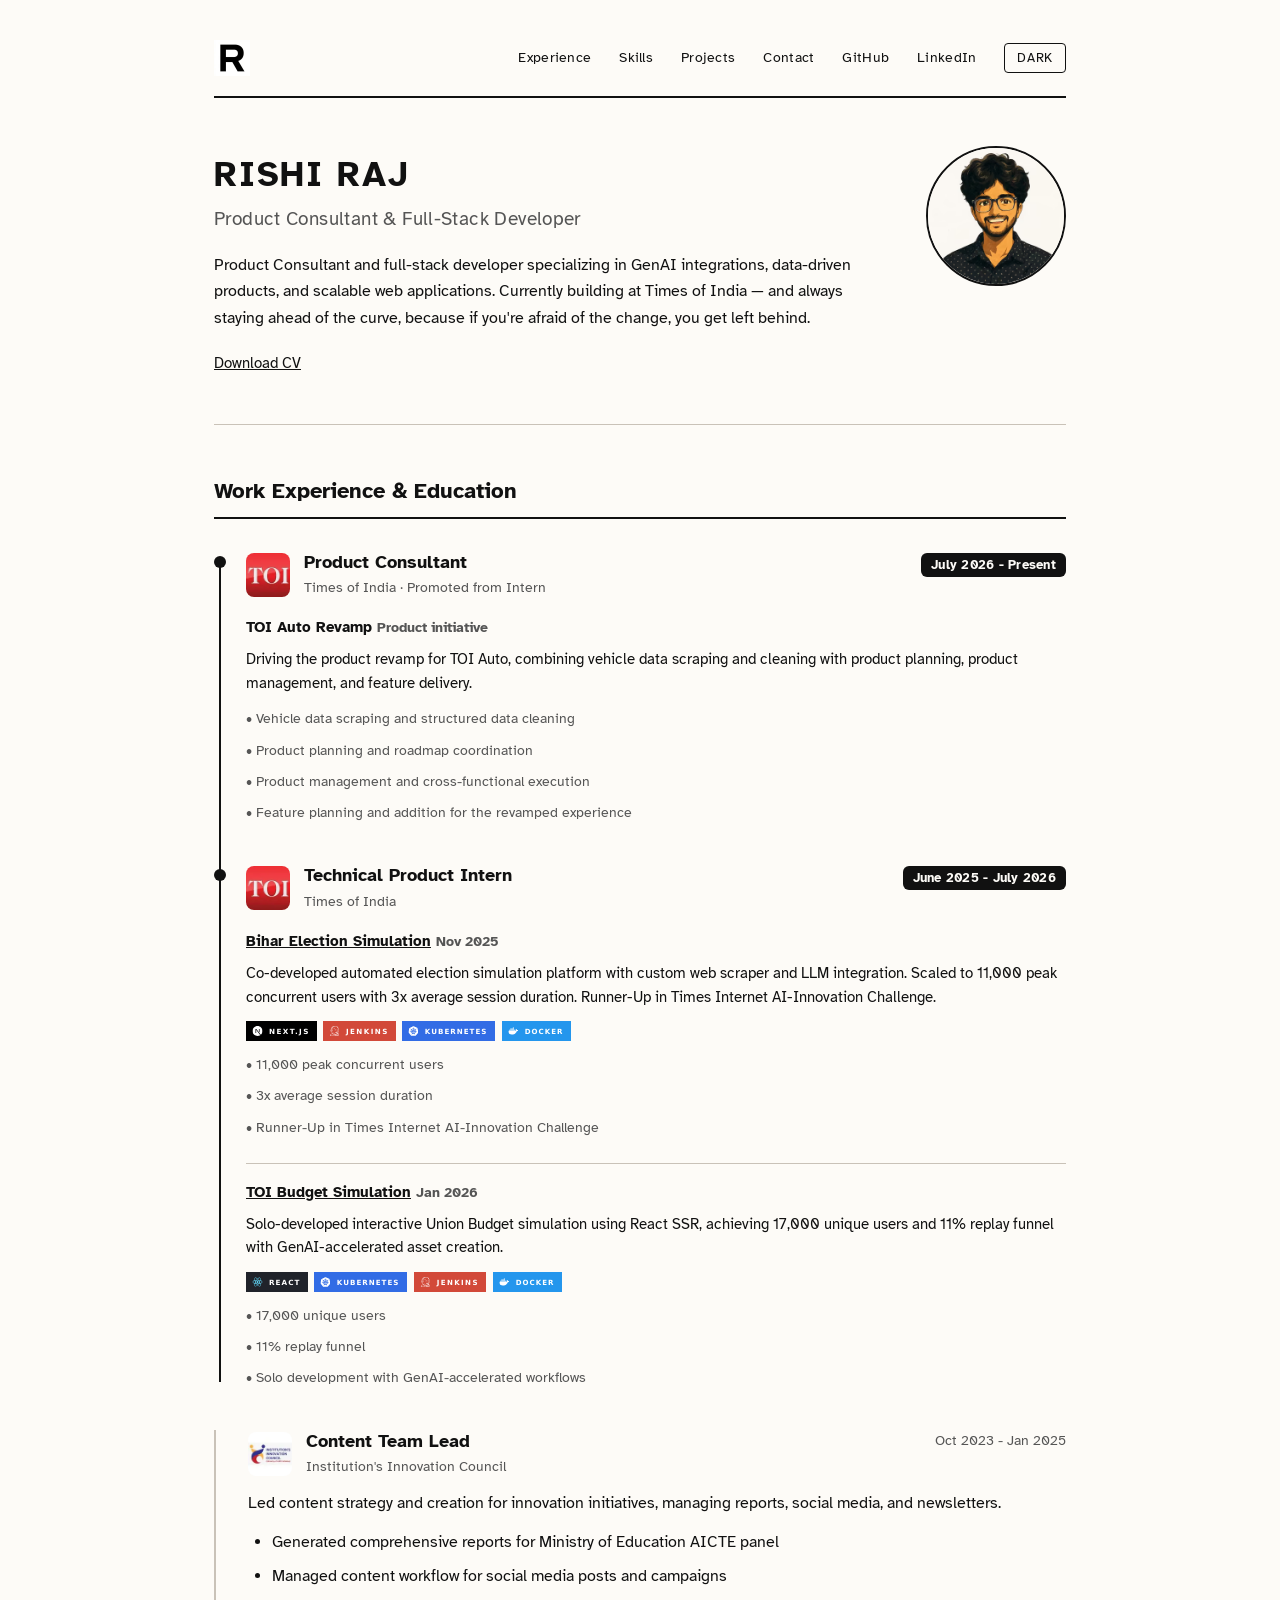
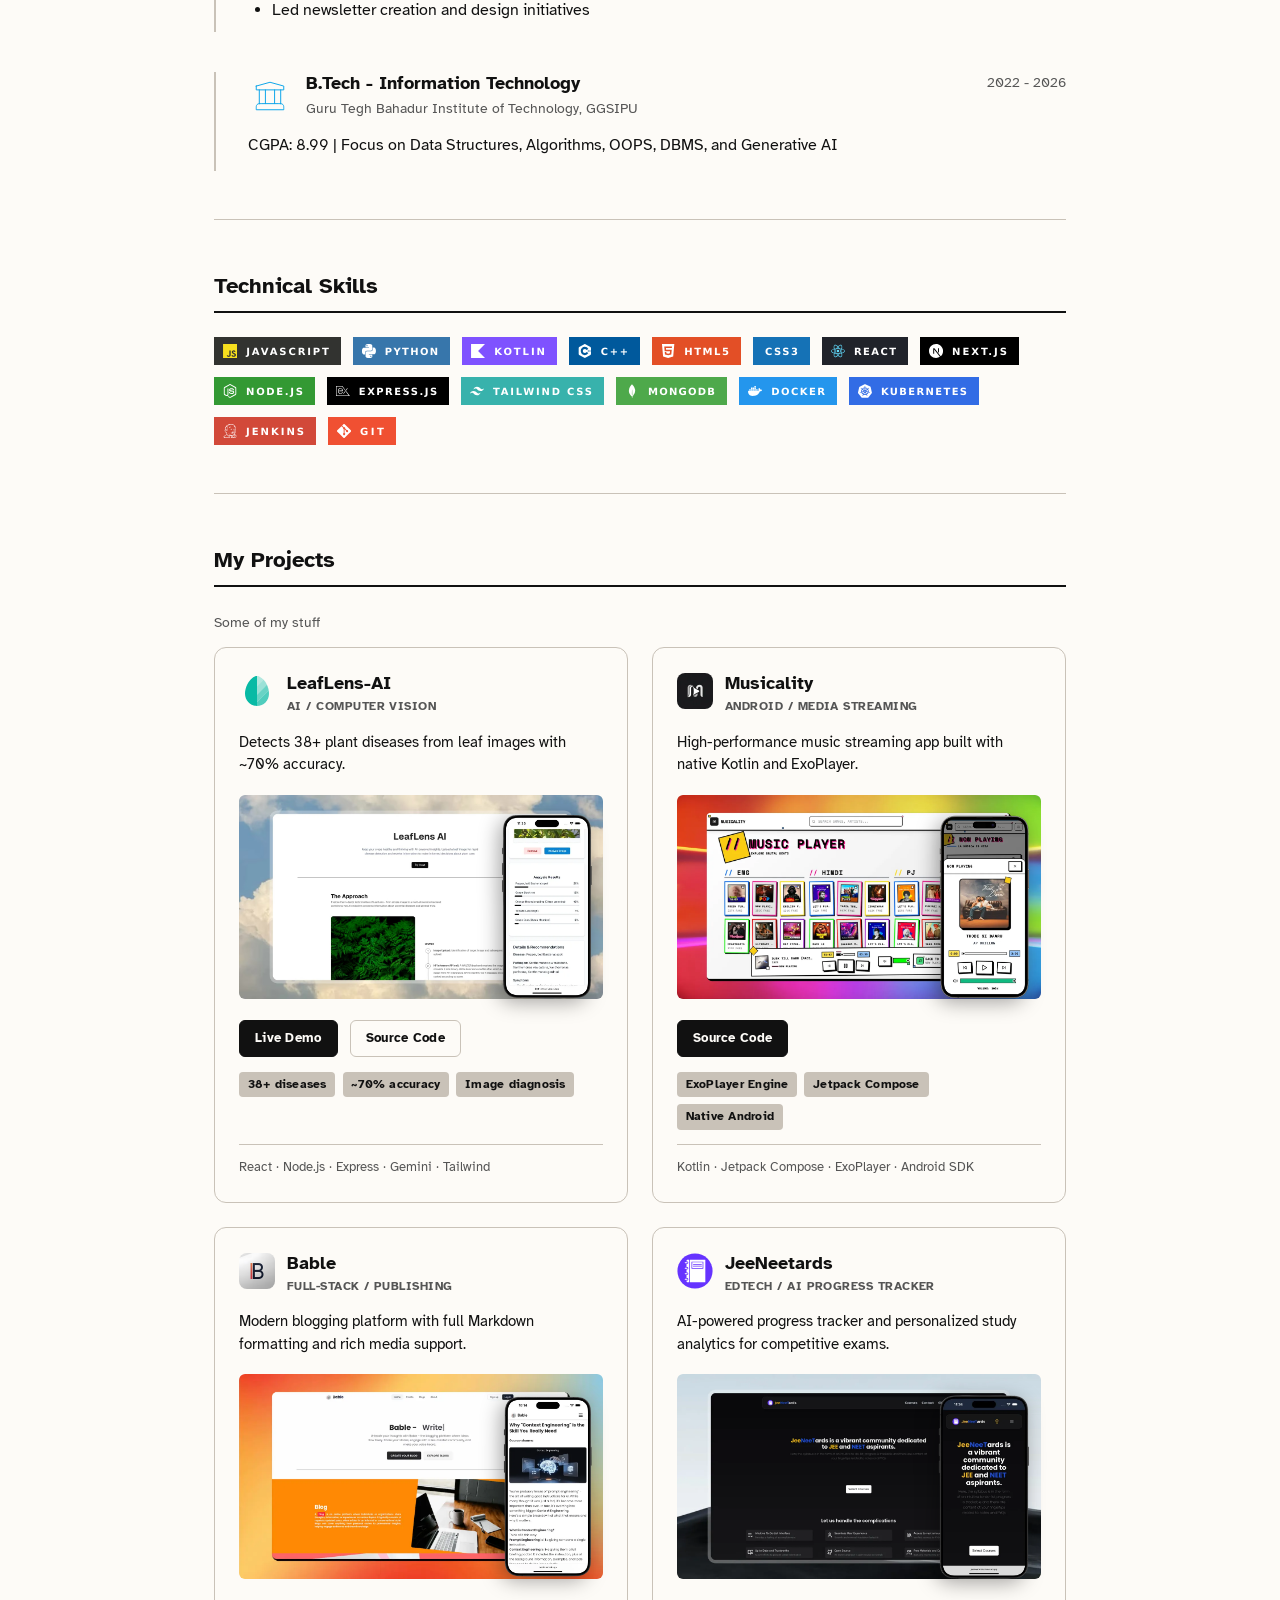
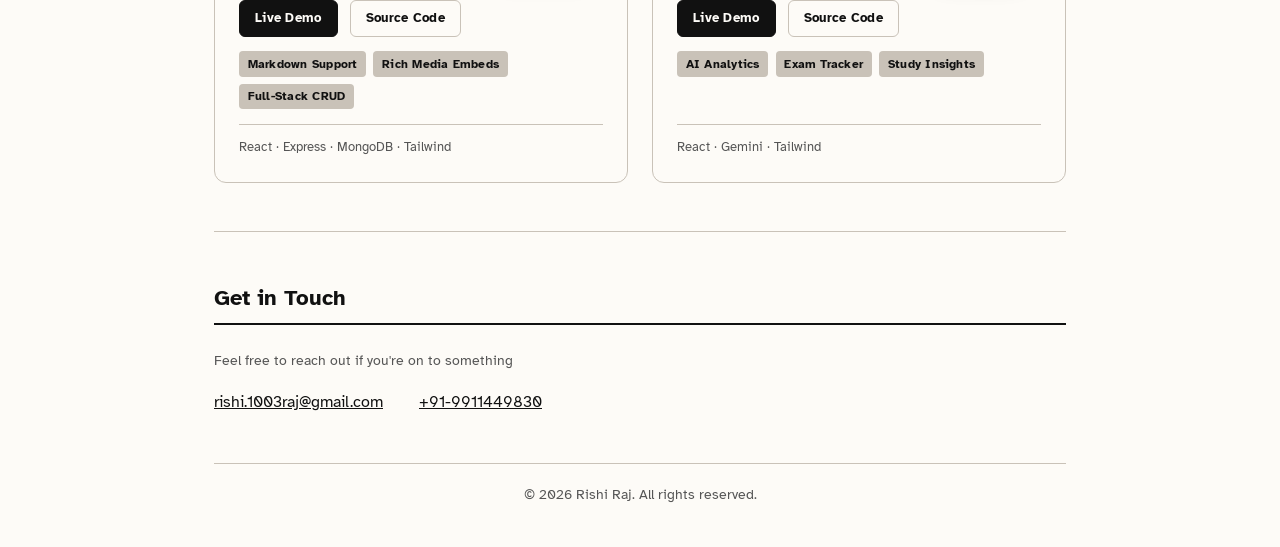
==== commit c201ce08: "More optimizations" ====
--- a/index.html
+++ b/index.html
@@ -117,6 +117,20 @@
       }
     </script>
 
+    <link
+      rel="preload"
+      href="static/font/AtkinsonHyperlegible-Regular.woff2"
+      as="font"
+      type="font/woff2"
+      crossorigin
+    />
+    <link
+      rel="preload"
+      href="static/font/AtkinsonHyperlegible-Bold.woff2"
+      as="font"
+      type="font/woff2"
+      crossorigin
+    />
     <link rel="stylesheet" href="style.css" />
     <link rel="icon" href="static/logo.webp" type="image/webp" />
     <link rel="apple-touch-icon" href="static/logo.webp" />
@@ -541,8 +555,8 @@
               <img
                 src="static/screenshots/mcli.webp"
                 alt="Musicality logo"
-                width="800"
-                height="800"
+                width="36"
+                height="36"
                 loading="lazy"
               />
               <div>
@@ -562,8 +576,8 @@
                   src="static/screenshots/mcld.webp"
                   alt="Musicality desktop"
                   loading="lazy"
-                  width="3600"
-                  height="2025"
+                  width="1280"
+                  height="720"
                 />
               </div>
               <div class="screenshot-item">
@@ -571,8 +585,8 @@
                   src="static/screenshots/mclm.webp"
                   alt="Musicality mobile"
                   loading="lazy"
-                  width="395"
-                  height="800"
+                  width="355"
+                  height="720"
                 />
               </div>
             </div>
@@ -603,8 +617,8 @@
               <img
                 src="static/screenshots/bbl.avif"
                 alt="Bable logo"
-                width="1080"
-                height="1080"
+                width="36"
+                height="36"
                 loading="lazy"
               />
               <div>
@@ -695,8 +709,8 @@
                   src="static/screenshots/jnd.webp"
                   alt="JeeNeetards desktop"
                   loading="lazy"
-                  width="3600"
-                  height="2025"
+                  width="1280"
+                  height="720"
                 />
               </div>
               <div class="screenshot-item">
@@ -750,8 +764,8 @@
       </section>
     </main>
 
-    <footer>&copy; <script>document.write(new Date().getFullYear())</script> Rishi Raj. All rights reserved.</footer>
-
-    <script src="script.js"></script>
+    <footer>&copy; <span id="current-year">2026</span> Rishi Raj. All rights reserved.</footer>
+
+    <script src="script.js" defer></script>
   </body>
 </html>
